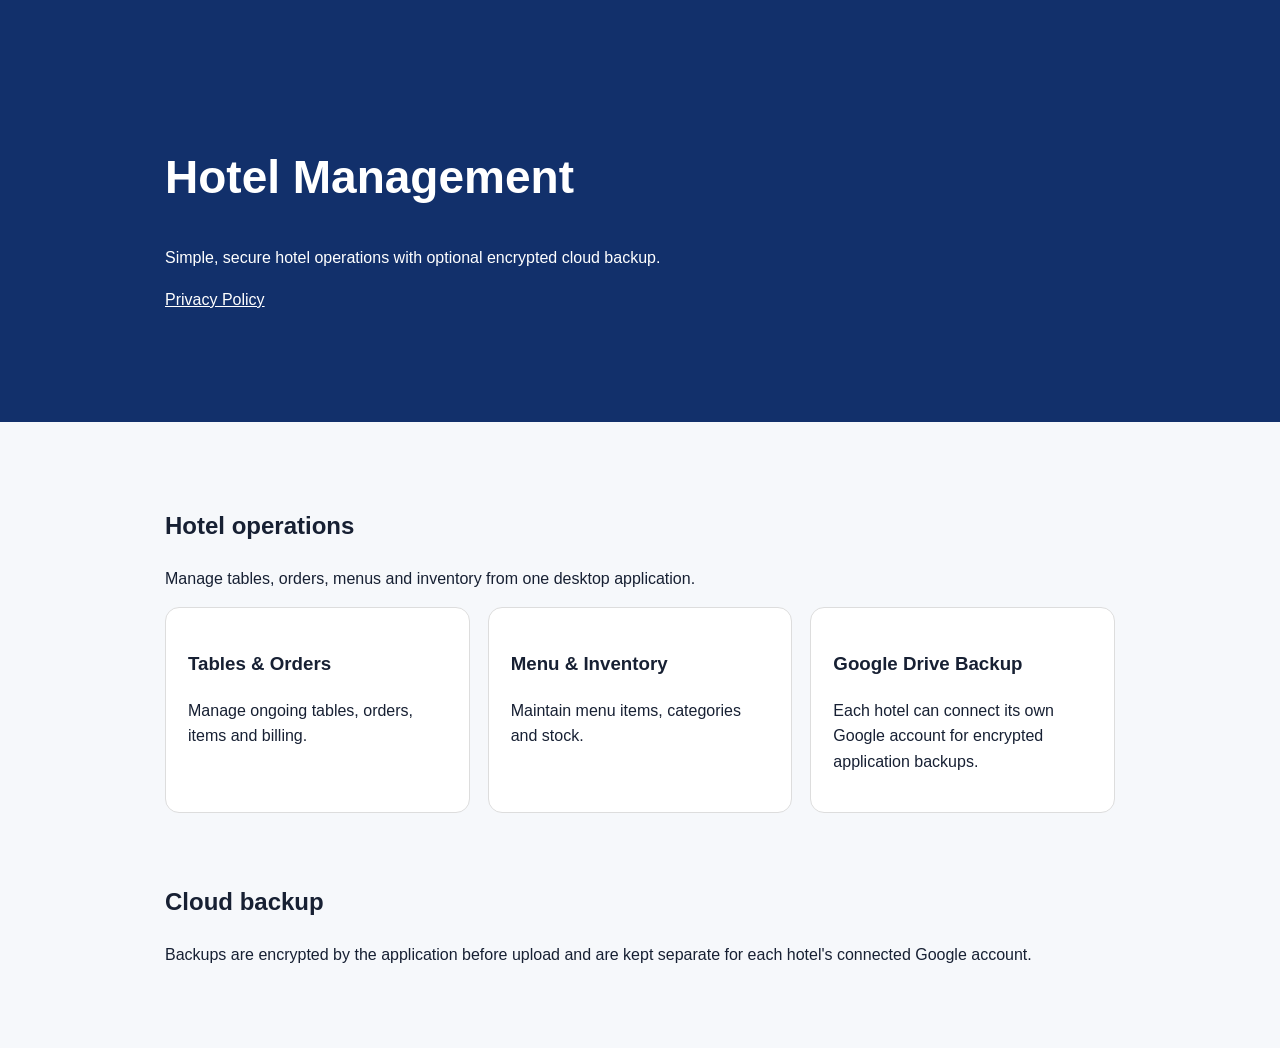
==== index.html @ 8b58b129 "Add Hotel Management homepage" ====
<!doctype html><html><head><meta charset="utf-8"><meta name="viewport" content="width=device-width"><title>Hotel Management</title><style>body{font-family:Arial,sans-serif;margin:0;color:#172033;background:#f6f8fb;line-height:1.6}.hero{padding:70px 8%;background:#12306b;color:white}.wrap{max-width:950px;margin:auto;padding:40px 24px}h1{font-size:46px}section{padding:25px 0}.cards{display:flex;gap:18px;flex-wrap:wrap}.card{background:white;border:1px solid #ddd;border-radius:14px;padding:22px;flex:1;min-width:220px}a{color:#2563eb}</style></head><body><header class="hero"><div class="wrap"><h1>Hotel Management</h1><p>Simple, secure hotel operations with optional encrypted cloud backup.</p><a style="color:white" href="privacy-policy.html">Privacy Policy</a></div></header><main class="wrap"><section><h2>Hotel operations</h2><p>Manage tables, orders, menus and inventory from one desktop application.</p><div class="cards"><div class="card"><h3>Tables &amp; Orders</h3><p>Manage ongoing tables, orders, items and billing.</p></div><div class="card"><h3>Menu &amp; Inventory</h3><p>Maintain menu items, categories and stock.</p></div><div class="card"><h3>Google Drive Backup</h3><p>Each hotel can connect its own Google account for encrypted application backups.</p></div></div></section><section><h2>Cloud backup</h2><p>Backups are encrypted by the application before upload and are kept separate for each hotel's connected Google account.</p></section></main></body></html>
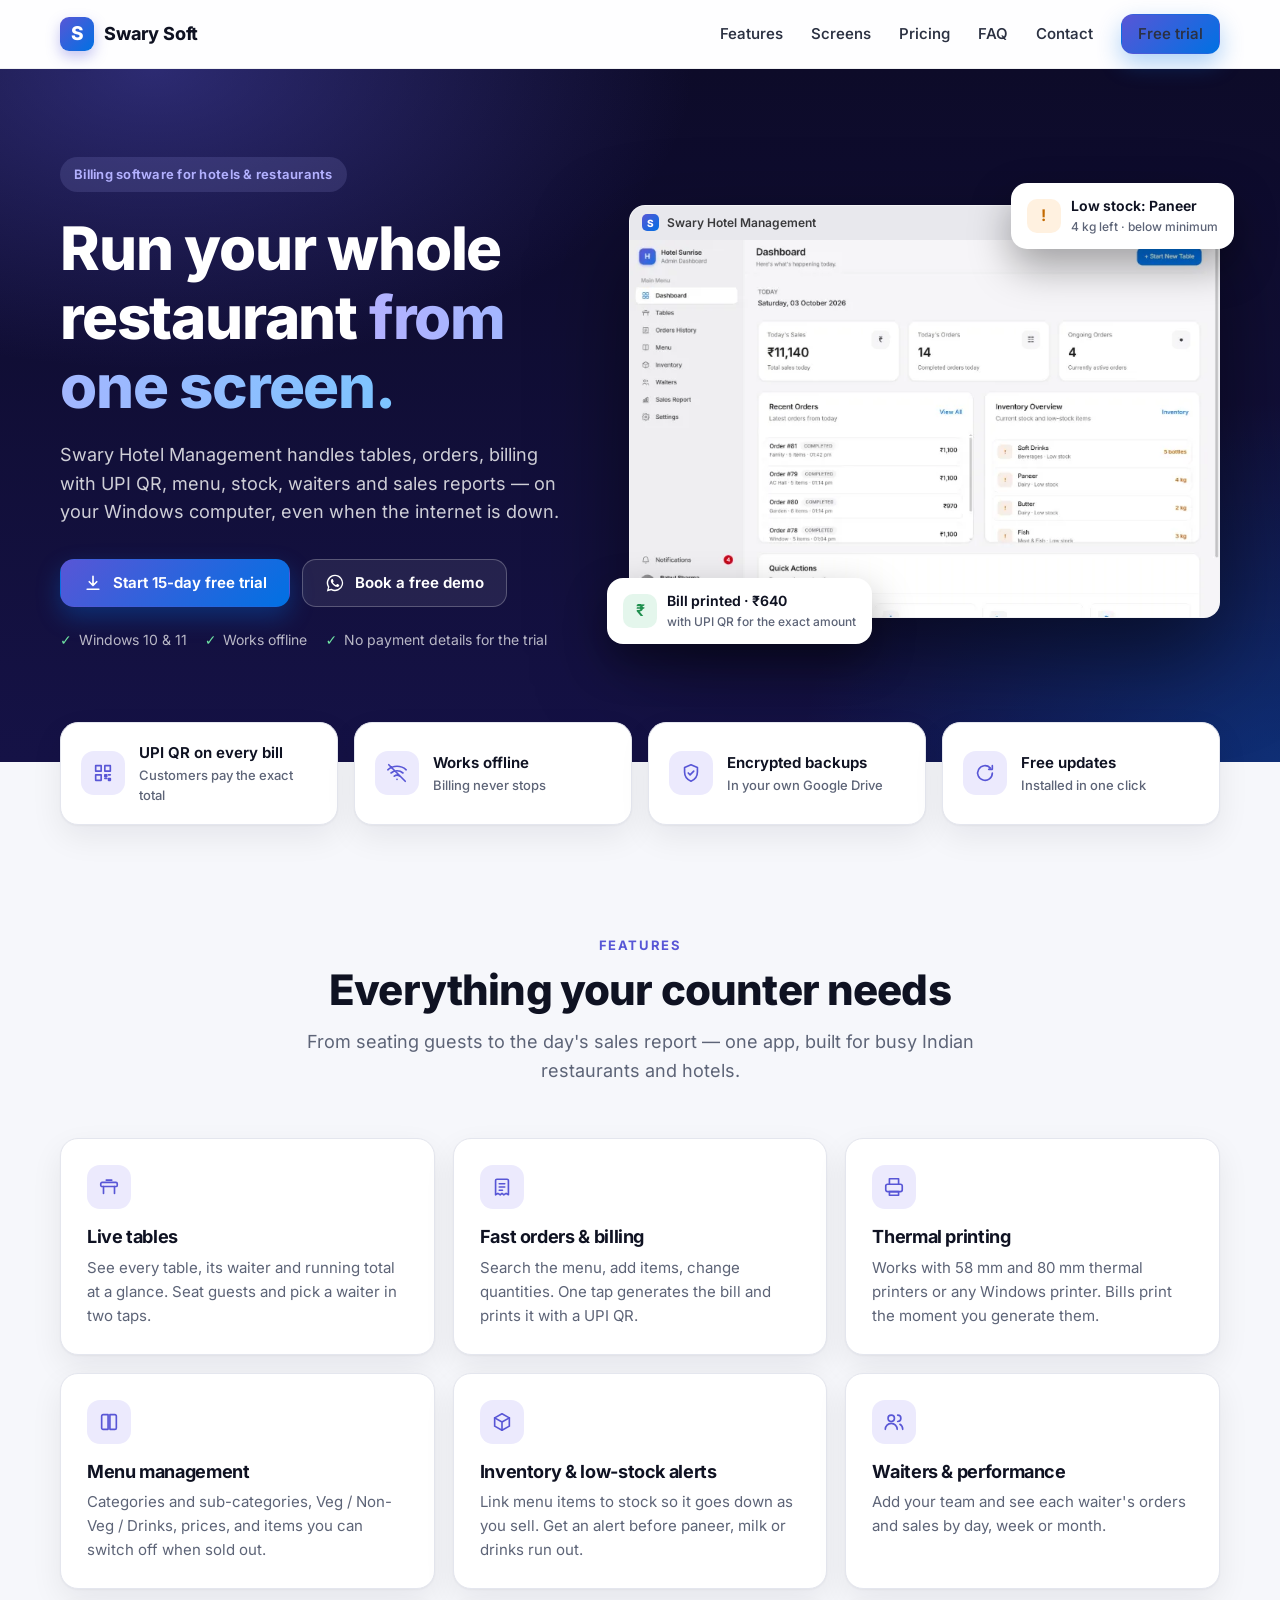
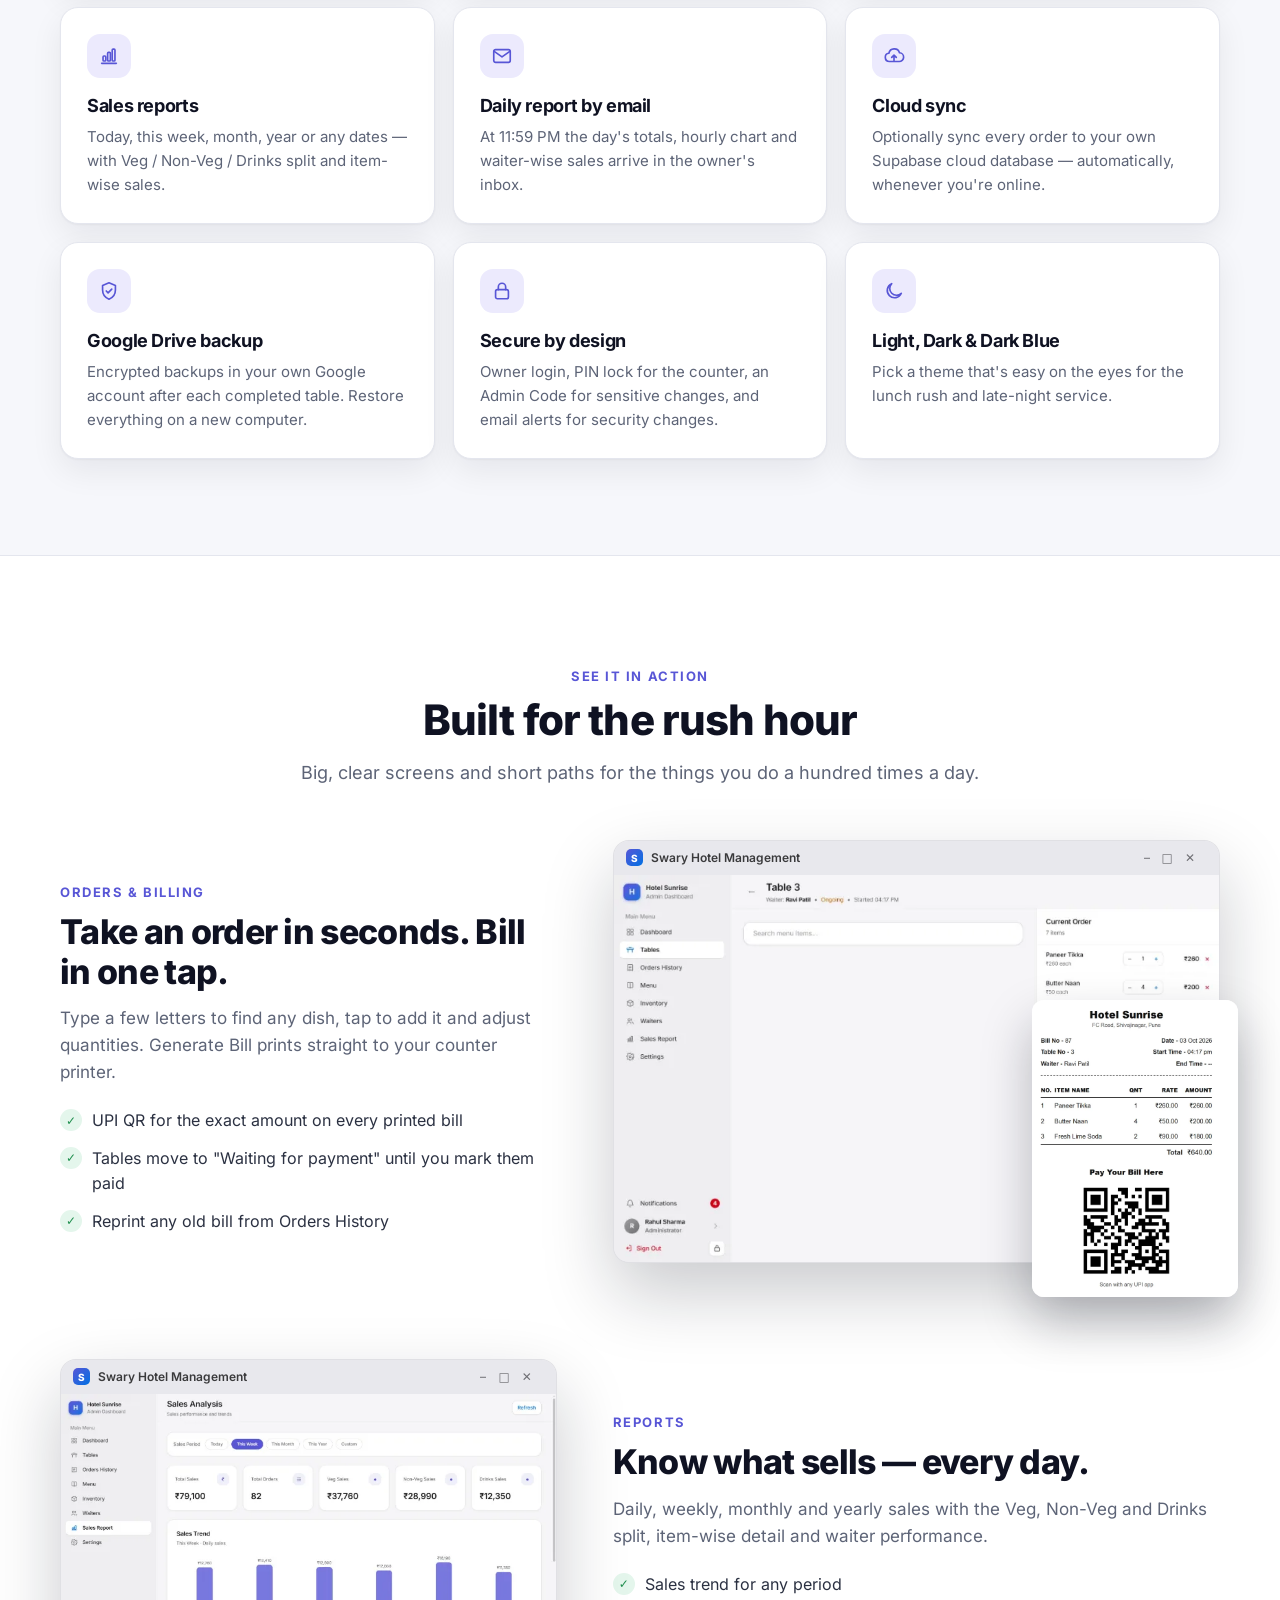
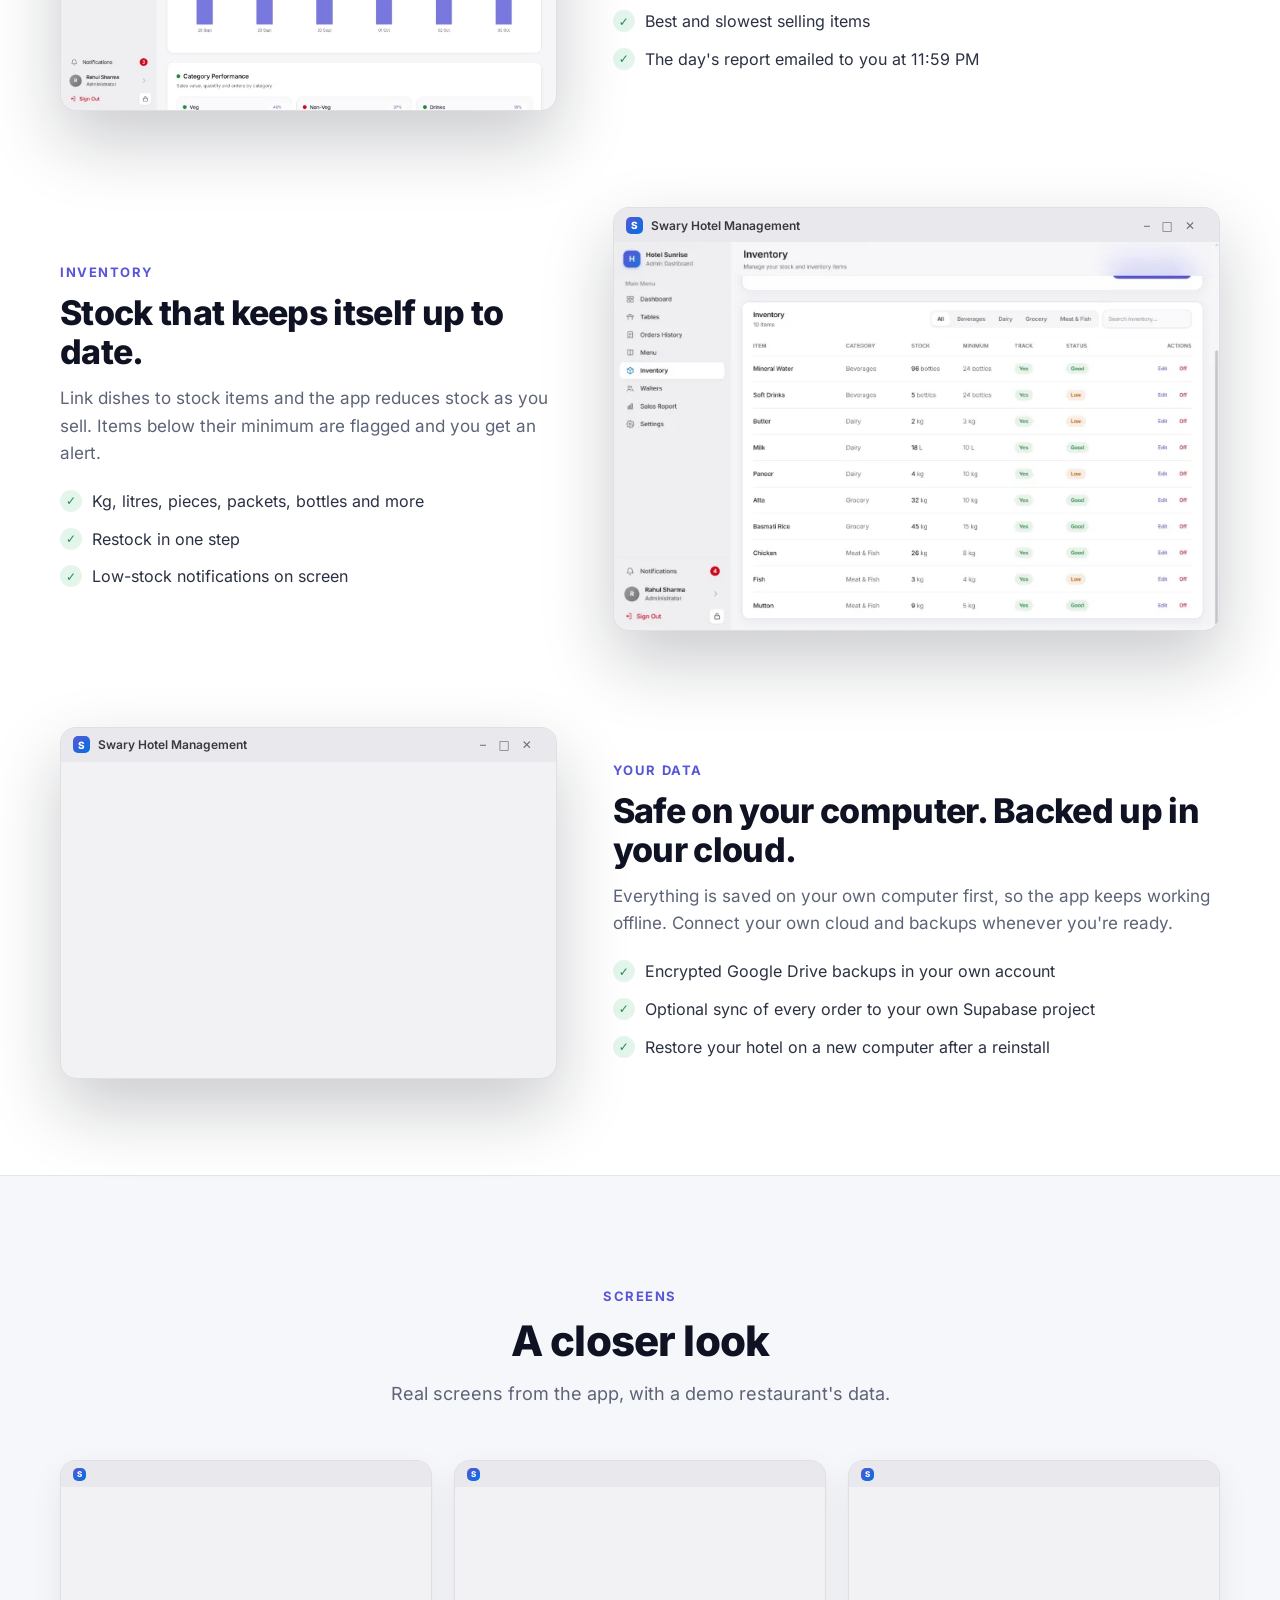
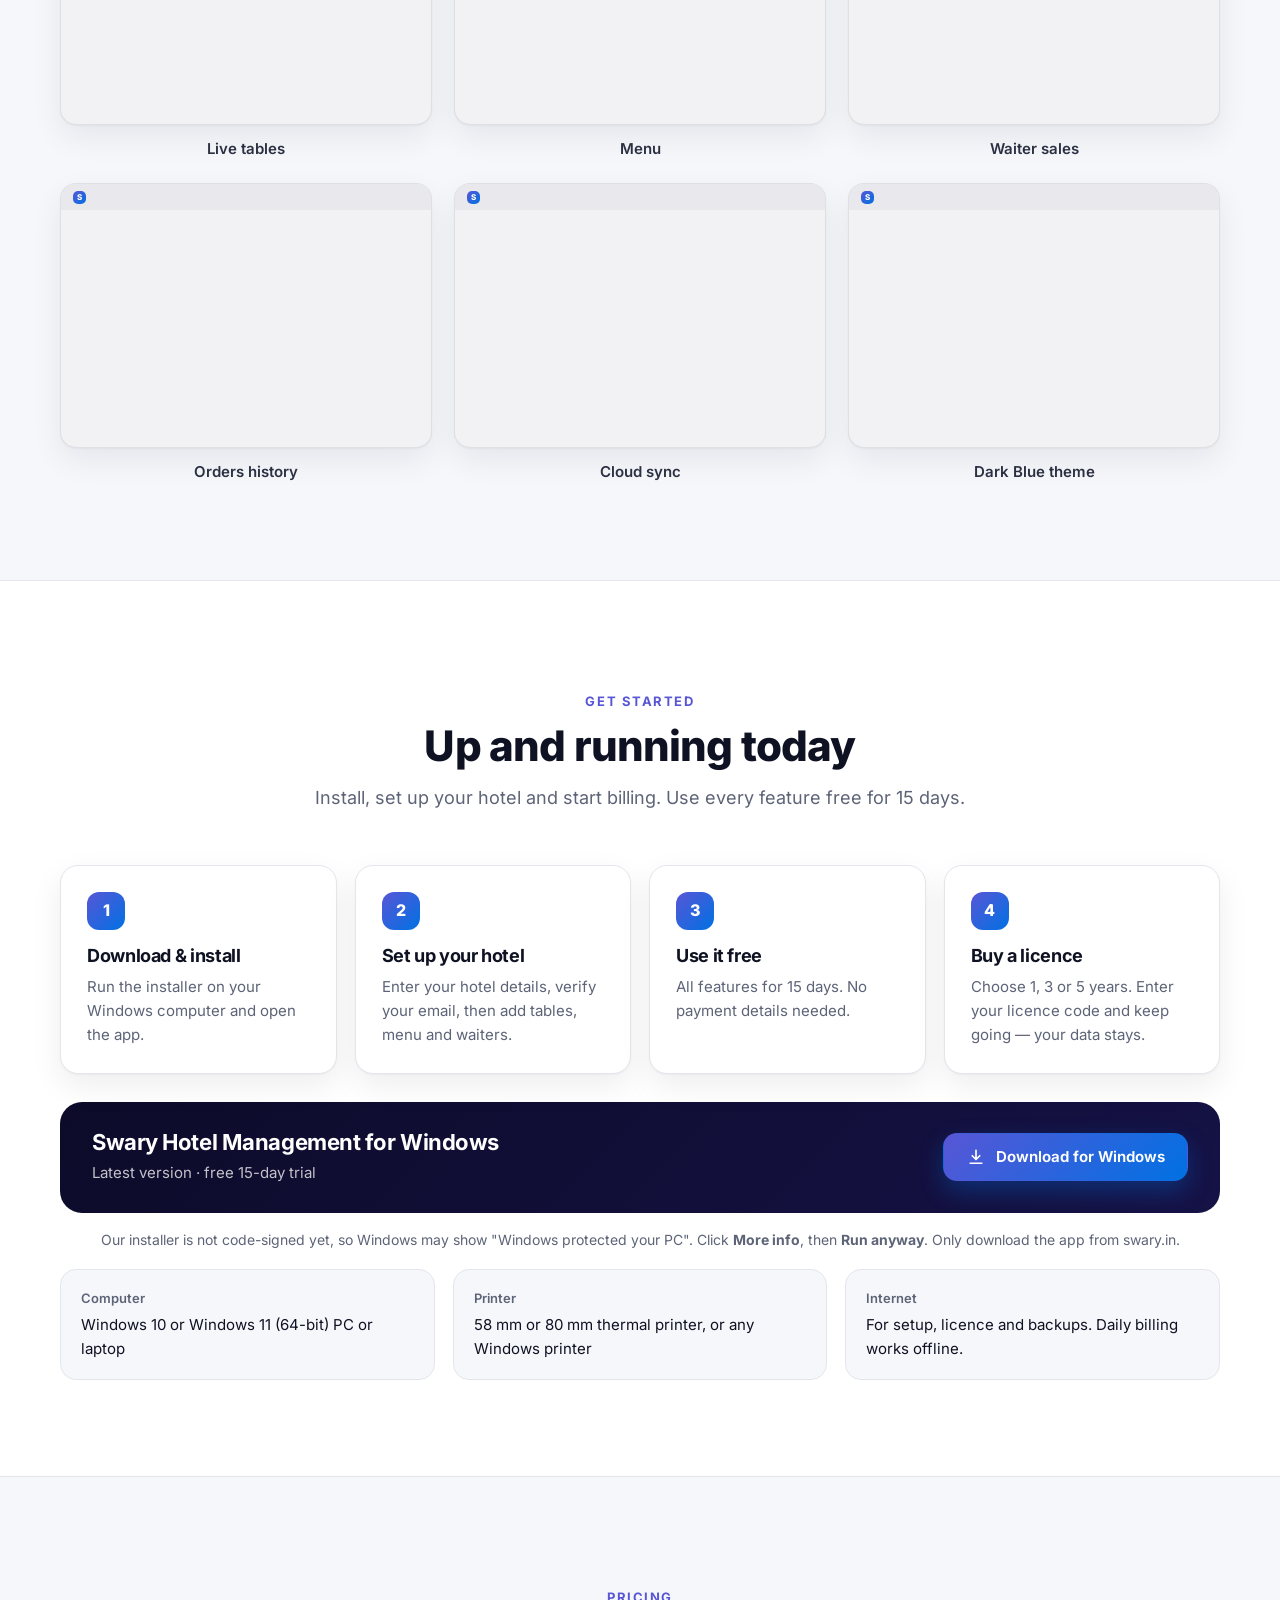
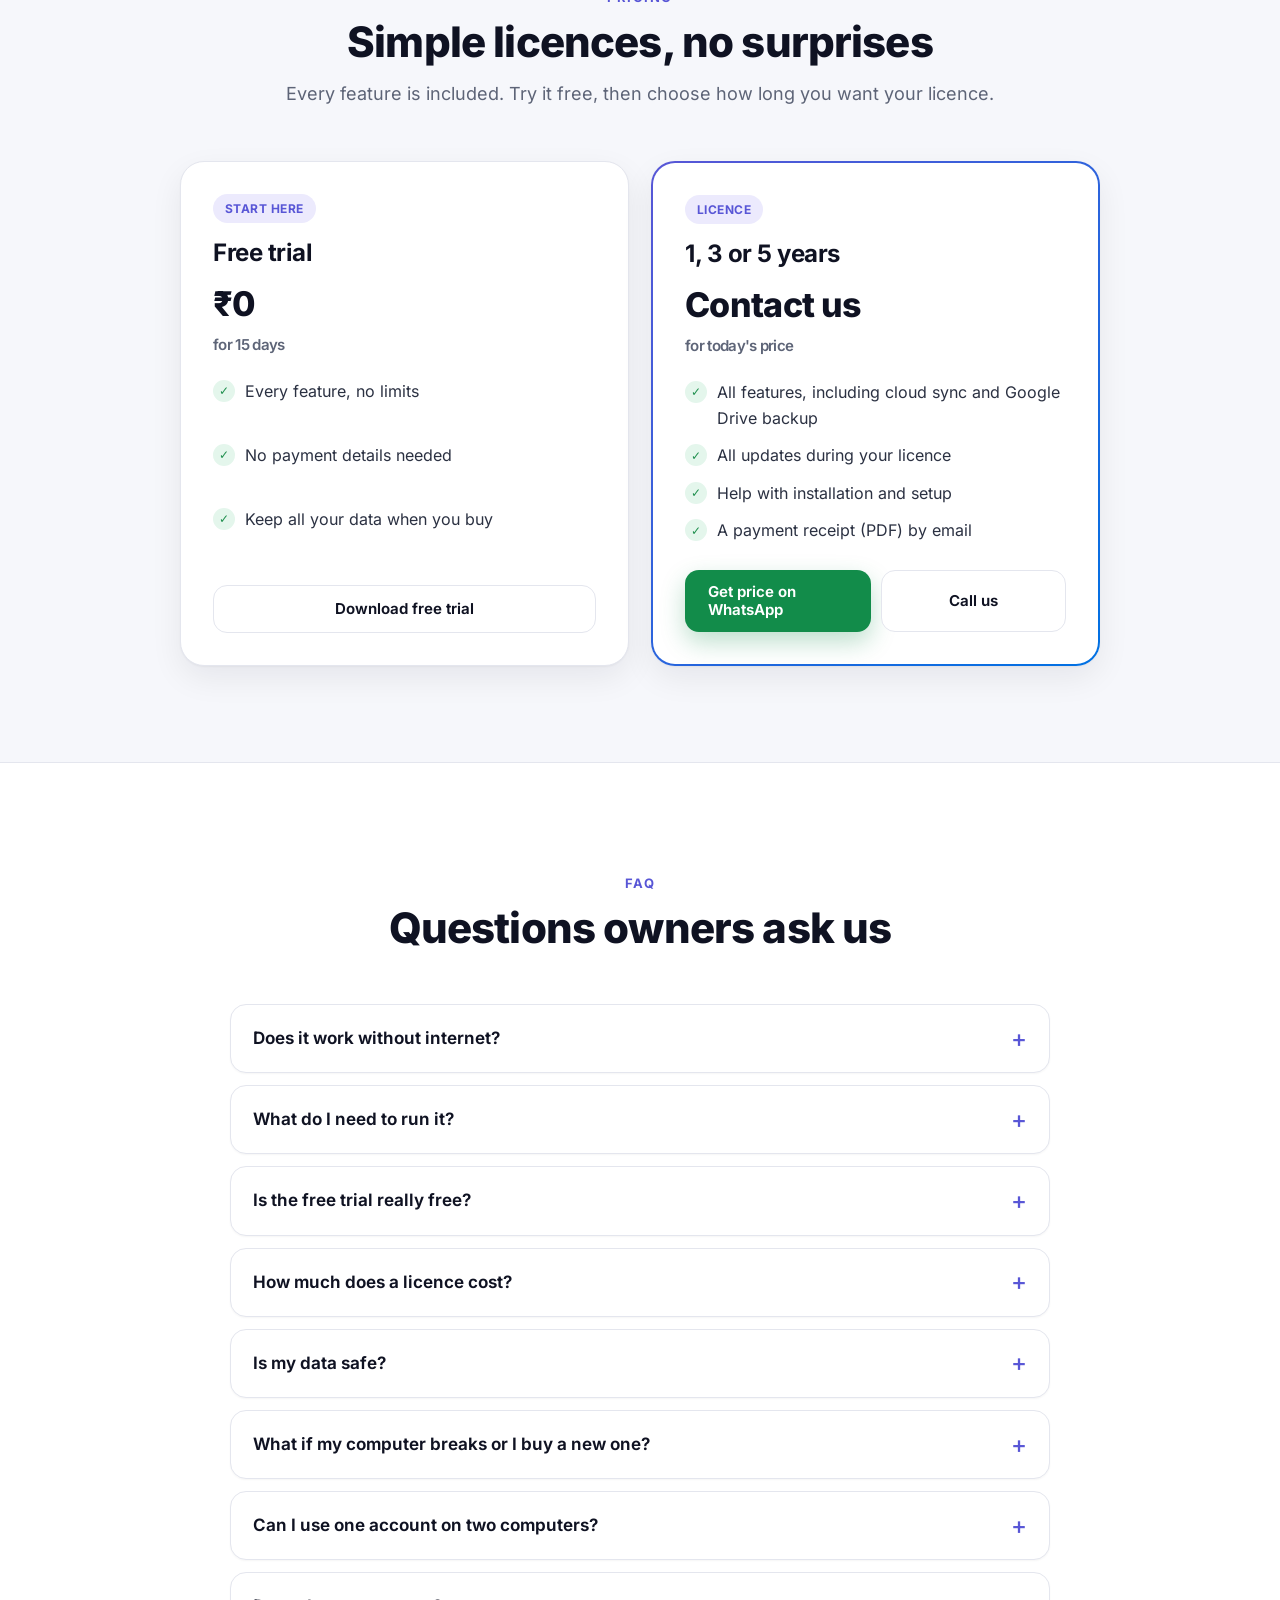
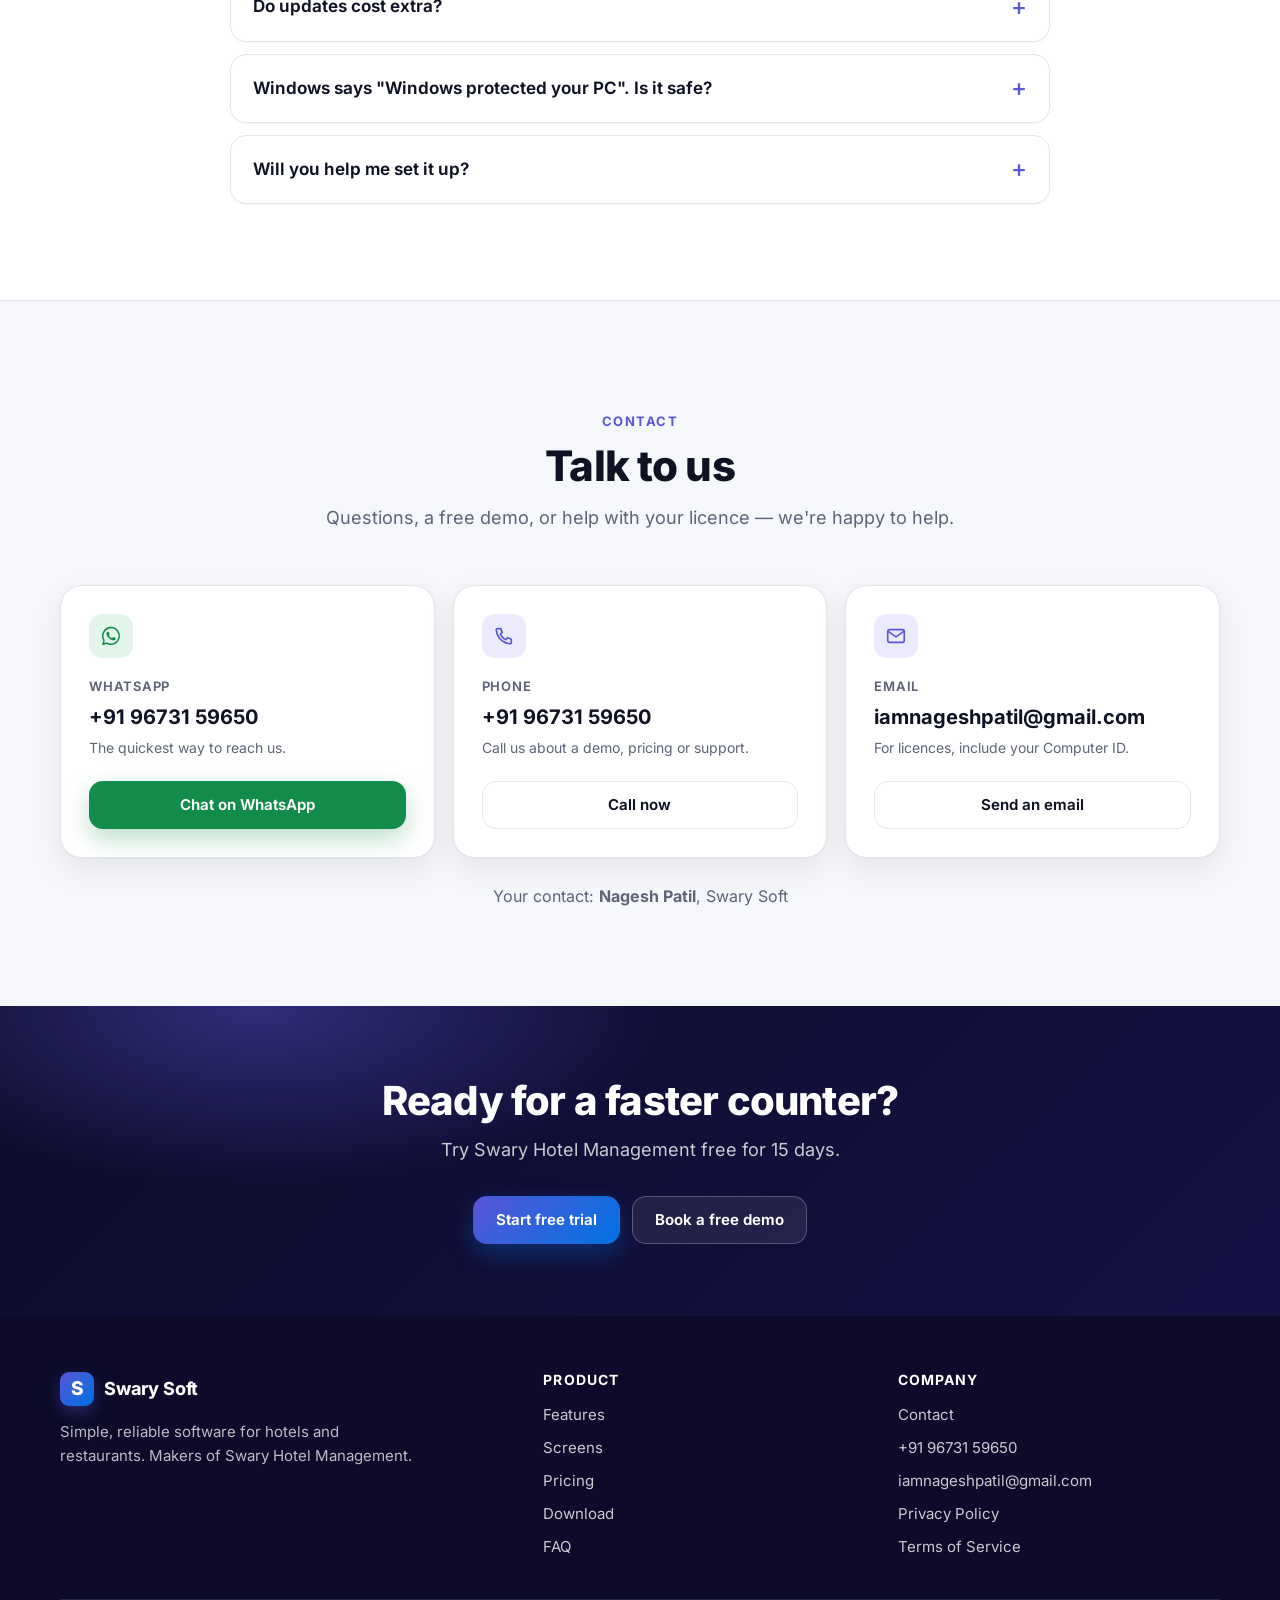
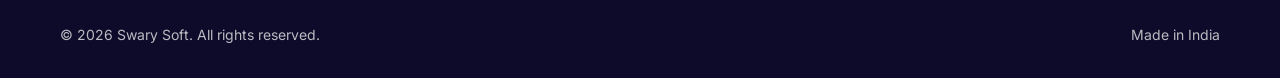
==== commit ff449806: "Launch the Swary Soft website A full homepage for Swary Hotel Management: features, real screens fro" ====
--- a/index.html
+++ b/index.html
@@ -1 +1,585 @@
-<!doctype html><html><head><meta charset="utf-8"><meta name="viewport" content="width=device-width"><title>Hotel Management</title><style>body{font-family:Arial,sans-serif;margin:0;color:#172033;background:#f6f8fb;line-height:1.6}.hero{padding:70px 8%;background:#12306b;color:white}.wrap{max-width:950px;margin:auto;padding:40px 24px}h1{font-size:46px}section{padding:25px 0}.cards{display:flex;gap:18px;flex-wrap:wrap}.card{background:white;border:1px solid #ddd;border-radius:14px;padding:22px;flex:1;min-width:220px}a{color:#2563eb}</style></head><body><header class="hero"><div class="wrap"><h1>Hotel Management</h1><p>Simple, secure hotel operations with optional encrypted cloud backup.</p><a style="color:white" href="privacy-policy.html">Privacy Policy</a></div></header><main class="wrap"><section><h2>Hotel operations</h2><p>Manage tables, orders, menus and inventory from one desktop application.</p><div class="cards"><div class="card"><h3>Tables &amp; Orders</h3><p>Manage ongoing tables, orders, items and billing.</p></div><div class="card"><h3>Menu &amp; Inventory</h3><p>Maintain menu items, categories and stock.</p></div><div class="card"><h3>Google Drive Backup</h3><p>Each hotel can connect its own Google account for encrypted application backups.</p></div></div></section><section><h2>Cloud backup</h2><p>Backups are encrypted by the application before upload and are kept separate for each hotel's connected Google account.</p></section></main></body></html>+<!doctype html>
+<html lang="en-IN">
+<head>
+  <meta charset="utf-8">
+  <meta name="viewport" content="width=device-width, initial-scale=1">
+  <title>Swary Hotel Management — Restaurant billing &amp; management software | Swary Soft</title>
+  <meta name="description" content="Billing, tables, orders, menu, inventory, waiters and sales reports for hotels and restaurants. UPI QR on every bill, works offline, encrypted Google Drive backup. 15-day free trial for Windows.">
+  <link rel="canonical" href="https://swary.in/">
+  <meta name="theme-color" content="#0d0b29">
+  <meta name="referrer" content="strict-origin-when-cross-origin">
+  <meta http-equiv="Content-Security-Policy" content="default-src 'self'; script-src 'self'; style-src 'self'; img-src 'self' data:; font-src 'self'; connect-src https://api.github.com; base-uri 'self'; form-action 'none'; object-src 'none'">
+
+  <meta property="og:type" content="website">
+  <meta property="og:site_name" content="Swary Soft">
+  <meta property="og:url" content="https://swary.in/">
+  <meta property="og:title" content="Swary Hotel Management — run your whole restaurant from one screen">
+  <meta property="og:description" content="Billing with UPI QR, tables, menu, stock, waiters and sales reports. Works offline. 15-day free trial.">
+  <meta property="og:image" content="https://swary.in/assets/img/og-image.jpg">
+  <meta property="og:image:width" content="1200">
+  <meta property="og:image:height" content="630">
+  <meta property="og:image:alt" content="Swary Hotel Management dashboard showing today's sales, orders and stock">
+  <meta property="og:locale" content="en_IN">
+  <meta name="twitter:card" content="summary_large_image">
+  <meta name="twitter:title" content="Swary Hotel Management">
+  <meta name="twitter:description" content="Billing with UPI QR, tables, menu, stock, waiters and sales reports for restaurants. Works offline.">
+  <meta name="twitter:image" content="https://swary.in/assets/img/og-image.jpg">
+
+  <link rel="icon" href="/favicon.svg" type="image/svg+xml">
+  <link rel="icon" href="/assets/img/icon-32.png" sizes="32x32" type="image/png">
+  <link rel="apple-touch-icon" href="/assets/img/apple-touch-icon.png">
+  <link rel="manifest" href="/site.webmanifest">
+  <link rel="preload" href="/assets/fonts/inter-latin-wght-normal.woff2" as="font" type="font/woff2" crossorigin>
+  <link rel="stylesheet" href="/assets/css/site.css">
+  <script src="/assets/js/site.js" defer></script>
+
+  <script type="application/ld+json">
+  {
+    "@context": "https://schema.org",
+    "@graph": [
+      {
+        "@type": "Organization",
+        "@id": "https://swary.in/#organization",
+        "name": "Swary Soft",
+        "url": "https://swary.in/",
+        "logo": "https://swary.in/assets/img/icon-512.png",
+        "email": "iamnageshpatil@gmail.com",
+        "telephone": "+91-96731-59650",
+        "contactPoint": {
+          "@type": "ContactPoint",
+          "contactType": "customer support",
+          "telephone": "+91-96731-59650",
+          "email": "iamnageshpatil@gmail.com",
+          "areaServed": "IN"
+        }
+      },
+      {
+        "@type": "SoftwareApplication",
+        "name": "Swary Hotel Management",
+        "applicationCategory": "BusinessApplication",
+        "operatingSystem": "Windows 10, Windows 11",
+        "description": "Billing, tables, orders, menu, inventory, waiters and sales reports for hotels and restaurants. Works offline, with encrypted Google Drive backup.",
+        "url": "https://swary.in/",
+        "downloadUrl": "https://github.com/jarvis-nagesh/hotel-management-releases/releases/latest",
+        "screenshot": "https://swary.in/assets/img/dashboard-1600.webp",
+        "publisher": { "@id": "https://swary.in/#organization" }
+      }
+    ]
+  }
+  </script>
+</head>
+<body>
+  <a class="skip-link" href="#main">Skip to content</a>
+
+  <header class="site-header">
+    <div class="container header-row">
+      <a class="brand" href="/" aria-label="Swary Soft home">
+        <span class="brand-mark" aria-hidden="true">S</span>
+        Swary Soft
+      </a>
+      <button class="nav-toggle" type="button" aria-expanded="false" aria-controls="site-nav" aria-label="Open menu">
+        <svg viewBox="0 0 24 24" fill="none" stroke="currentColor" stroke-width="2" stroke-linecap="round" aria-hidden="true"><path d="M4 7h16M4 12h16M4 17h16"/></svg>
+      </button>
+      <nav class="site-nav" id="site-nav" aria-label="Main">
+        <a href="#features">Features</a>
+        <a href="#screens">Screens</a>
+        <a href="#pricing">Pricing</a>
+        <a href="#faq">FAQ</a>
+        <a href="#contact">Contact</a>
+        <a class="btn btn-primary btn-small" href="#download">Free trial</a>
+      </nav>
+    </div>
+  </header>
+
+  <main id="main">
+    <!-- Hero -->
+    <section class="hero" aria-labelledby="hero-title">
+      <div class="container hero-grid">
+        <div>
+          <span class="eyebrow">Billing software for hotels &amp; restaurants</span>
+          <h1 id="hero-title">Run your whole restaurant <span class="gradient-text">from one screen.</span></h1>
+          <p class="hero-lead">
+            Swary Hotel Management handles tables, orders, billing with UPI QR, menu, stock, waiters
+            and sales reports — on your Windows computer, even when the internet is down.
+          </p>
+          <div class="hero-actions">
+            <a class="btn btn-primary" href="#download">
+              <svg viewBox="0 0 24 24" fill="none" stroke="currentColor" stroke-width="2" stroke-linecap="round" stroke-linejoin="round" aria-hidden="true"><path d="M12 4v11m0 0-4.5-4.5M12 15l4.5-4.5M5 19.5h14"/></svg>
+              Start 15-day free trial
+            </a>
+            <a class="btn btn-ghost" href="https://wa.me/919673159650?text=Hi%20Swary%20Soft%2C%20I%27d%20like%20a%20demo%20of%20Swary%20Hotel%20Management." target="_blank" rel="noopener">
+              <svg viewBox="0 0 24 24" fill="currentColor" aria-hidden="true"><path d="M12.04 2a9.9 9.9 0 0 0-8.5 15l-1.4 5.1 5.24-1.37A9.9 9.9 0 1 0 12.04 2Zm0 18.1a8.2 8.2 0 0 1-4.18-1.14l-.3-.18-3.11.82.83-3.03-.2-.31a8.2 8.2 0 1 1 6.96 3.84Zm4.5-6.14c-.25-.12-1.46-.72-1.69-.8-.23-.09-.39-.13-.56.12-.16.25-.64.8-.79.97-.14.16-.29.18-.54.06a6.7 6.7 0 0 1-1.98-1.22 7.4 7.4 0 0 1-1.37-1.7c-.14-.25 0-.38.11-.5.11-.11.25-.29.37-.43.13-.15.17-.25.25-.42.08-.16.04-.31-.02-.43-.06-.12-.56-1.35-.77-1.85-.2-.48-.4-.42-.56-.43h-.48a.92.92 0 0 0-.66.31 2.8 2.8 0 0 0-.87 2.08 4.85 4.85 0 0 0 1.02 2.58 11.1 11.1 0 0 0 4.25 3.76c.6.26 1.06.41 1.42.52.6.19 1.14.16 1.57.1.48-.07 1.46-.6 1.67-1.18.2-.58.2-1.07.14-1.18-.06-.1-.22-.16-.47-.29Z"/></svg>
+              Book a free demo
+            </a>
+          </div>
+          <ul class="hero-meta">
+            <li>Windows 10 &amp; 11</li>
+            <li>Works offline</li>
+            <li>No payment details for the trial</li>
+          </ul>
+        </div>
+        <div class="hero-visual">
+          <figure class="shot">
+            <div class="shot-bar">Swary Hotel Management<span class="controls" aria-hidden="true">–□✕</span></div>
+            <img src="/assets/img/dashboard-1600.webp" srcset="/assets/img/dashboard-800.webp 800w, /assets/img/dashboard-1600.webp 1600w" sizes="(max-width: 960px) 94vw, 620px" width="1600" height="1024" alt="Dashboard showing today's sales of ₹11,140, 14 orders, recent orders and low-stock items" fetchpriority="high">
+          </figure>
+          <div class="hero-badge badge-stock" aria-hidden="true">
+            <span class="dot">!</span>
+            <span>Low stock: Paneer<small>4 kg left · below minimum</small></span>
+          </div>
+          <div class="hero-badge badge-bill" aria-hidden="true">
+            <span class="dot">₹</span>
+            <span>Bill printed · ₹640<small>with UPI QR for the exact amount</small></span>
+          </div>
+        </div>
+      </div>
+    </section>
+
+    <!-- Highlights -->
+    <div class="container">
+      <div class="highlights">
+        <div class="highlight">
+          <span class="icon"><svg viewBox="0 0 24 24" fill="none" stroke="currentColor" stroke-width="1.8" stroke-linecap="round" stroke-linejoin="round" aria-hidden="true"><path d="M4 4h6v6H4zM14 4h6v6h-6zM4 14h6v6H4zM14 14h2v2h-2zM18 18h2v2h-2zM14 18h2M18 14h2"/></svg></span>
+          <span>UPI QR on every bill<small>Customers pay the exact total</small></span>
+        </div>
+        <div class="highlight">
+          <span class="icon"><svg viewBox="0 0 24 24" fill="none" stroke="currentColor" stroke-width="1.8" stroke-linecap="round" stroke-linejoin="round" aria-hidden="true"><path d="M2 8.5a15 15 0 0 1 20 0M5.5 12a10 10 0 0 1 13 0M9 15.5a5 5 0 0 1 6 0M12 19h.01M3 3l18 18"/></svg></span>
+          <span>Works offline<small>Billing never stops</small></span>
+        </div>
+        <div class="highlight">
+          <span class="icon"><svg viewBox="0 0 24 24" fill="none" stroke="currentColor" stroke-width="1.8" stroke-linecap="round" stroke-linejoin="round" aria-hidden="true"><path d="M12 3 5 6v5c0 4.5 3 8.4 7 10 4-1.6 7-5.5 7-10V6l-7-3Z"/><path d="m9 12 2 2 4-4"/></svg></span>
+          <span>Encrypted backups<small>In your own Google Drive</small></span>
+        </div>
+        <div class="highlight">
+          <span class="icon"><svg viewBox="0 0 24 24" fill="none" stroke="currentColor" stroke-width="1.8" stroke-linecap="round" stroke-linejoin="round" aria-hidden="true"><path d="M20 12a8 8 0 1 1-2.34-5.66M20 4v4h-4"/></svg></span>
+          <span>Free updates<small>Installed in one click</small></span>
+        </div>
+      </div>
+    </div>
+
+    <!-- Features -->
+    <section class="section" id="features" aria-labelledby="features-title">
+      <div class="container">
+        <div class="section-head">
+          <p class="kicker">Features</p>
+          <h2 id="features-title">Everything your counter needs</h2>
+          <p>From seating guests to the day's sales report — one app, built for busy Indian restaurants and hotels.</p>
+        </div>
+        <div class="feature-grid">
+          <article class="feature">
+            <span class="icon"><svg viewBox="0 0 24 24" fill="none" stroke="currentColor" stroke-width="1.8" stroke-linecap="round" stroke-linejoin="round" aria-hidden="true"><rect x="3" y="7" width="18" height="4.5" rx="1.5"/><path d="M6 11.5V19M18 11.5V19M9 4.5h6"/></svg></span>
+            <h3>Live tables</h3>
+            <p>See every table, its waiter and running total at a glance. Seat guests and pick a waiter in two taps.</p>
+          </article>
+          <article class="feature">
+            <span class="icon"><svg viewBox="0 0 24 24" fill="none" stroke="currentColor" stroke-width="1.8" stroke-linecap="round" stroke-linejoin="round" aria-hidden="true"><path d="M6.5 3.5h11A1.5 1.5 0 0 1 19 5v15.5l-2.5-1.5-2.5 1.5-2-1.5-2 1.5-2.5-1.5L5 20.5V5a1.5 1.5 0 0 1 1.5-1.5Z"/><path d="M9 8.5h6M9 12h6M9 15.5h3.5"/></svg></span>
+            <h3>Fast orders &amp; billing</h3>
+            <p>Search the menu, add items, change quantities. One tap generates the bill and prints it with a UPI QR.</p>
+          </article>
+          <article class="feature">
+            <span class="icon"><svg viewBox="0 0 24 24" fill="none" stroke="currentColor" stroke-width="1.8" stroke-linecap="round" stroke-linejoin="round" aria-hidden="true"><path d="M7 17h10v4H7zM7 9V3h10v6"/><rect x="3" y="9" width="18" height="8" rx="2"/></svg></span>
+            <h3>Thermal printing</h3>
+            <p>Works with 58 mm and 80 mm thermal printers or any Windows printer. Bills print the moment you generate them.</p>
+          </article>
+          <article class="feature">
+            <span class="icon"><svg viewBox="0 0 24 24" fill="none" stroke="currentColor" stroke-width="1.8" stroke-linecap="round" stroke-linejoin="round" aria-hidden="true"><path d="M4 5.5A1.5 1.5 0 0 1 5.5 4H11v16H5.5A1.5 1.5 0 0 1 4 18.5Zm16 0A1.5 1.5 0 0 0 18.5 4H13v16h5.5a1.5 1.5 0 0 0 1.5-1.5Z"/></svg></span>
+            <h3>Menu management</h3>
+            <p>Categories and sub-categories, Veg / Non-Veg / Drinks, prices, and items you can switch off when sold out.</p>
+          </article>
+          <article class="feature">
+            <span class="icon"><svg viewBox="0 0 24 24" fill="none" stroke="currentColor" stroke-width="1.8" stroke-linecap="round" stroke-linejoin="round" aria-hidden="true"><path d="m12 3 8 4.5v9L12 21l-8-4.5v-9L12 3Z"/><path d="m4 7.5 8 4.5 8-4.5M12 12v9"/></svg></span>
+            <h3>Inventory &amp; low-stock alerts</h3>
+            <p>Link menu items to stock so it goes down as you sell. Get an alert before paneer, milk or drinks run out.</p>
+          </article>
+          <article class="feature">
+            <span class="icon"><svg viewBox="0 0 24 24" fill="none" stroke="currentColor" stroke-width="1.8" stroke-linecap="round" stroke-linejoin="round" aria-hidden="true"><circle cx="9" cy="8" r="3.5"/><path d="M2.5 20a6.5 6.5 0 0 1 13 0M16 4.5a3.5 3.5 0 0 1 0 7M18.5 14.5A6.5 6.5 0 0 1 21.5 20"/></svg></span>
+            <h3>Waiters &amp; performance</h3>
+            <p>Add your team and see each waiter's orders and sales by day, week or month.</p>
+          </article>
+          <article class="feature">
+            <span class="icon"><svg viewBox="0 0 24 24" fill="none" stroke="currentColor" stroke-width="1.8" stroke-linecap="round" stroke-linejoin="round" aria-hidden="true"><path d="M4 20h16"/><rect x="5.5" y="12" width="3" height="5.5" rx="1"/><rect x="10.5" y="8" width="3" height="9.5" rx="1"/><rect x="15.5" y="4.5" width="3" height="13" rx="1"/></svg></span>
+            <h3>Sales reports</h3>
+            <p>Today, this week, month, year or any dates — with Veg / Non-Veg / Drinks split and item-wise sales.</p>
+          </article>
+          <article class="feature">
+            <span class="icon"><svg viewBox="0 0 24 24" fill="none" stroke="currentColor" stroke-width="1.8" stroke-linecap="round" stroke-linejoin="round" aria-hidden="true"><rect x="3" y="5" width="18" height="14" rx="2"/><path d="m3.5 7 8.5 6 8.5-6"/></svg></span>
+            <h3>Daily report by email</h3>
+            <p>At 11:59 PM the day's totals, hourly chart and waiter-wise sales arrive in the owner's inbox.</p>
+          </article>
+          <article class="feature">
+            <span class="icon"><svg viewBox="0 0 24 24" fill="none" stroke="currentColor" stroke-width="1.8" stroke-linecap="round" stroke-linejoin="round" aria-hidden="true"><path d="M7 18a4.5 4.5 0 0 1-.6-8.96A6 6 0 0 1 18 8.5a4 4 0 0 1-.5 9.5Z"/><path d="m9.5 13.5 2.5-2.5 2.5 2.5M12 11v6"/></svg></span>
+            <h3>Cloud sync</h3>
+            <p>Optionally sync every order to your own Supabase cloud database — automatically, whenever you're online.</p>
+          </article>
+          <article class="feature">
+            <span class="icon"><svg viewBox="0 0 24 24" fill="none" stroke="currentColor" stroke-width="1.8" stroke-linecap="round" stroke-linejoin="round" aria-hidden="true"><path d="M12 3 5 6v5c0 4.5 3 8.4 7 10 4-1.6 7-5.5 7-10V6l-7-3Z"/><path d="m9 12 2 2 4-4"/></svg></span>
+            <h3>Google Drive backup</h3>
+            <p>Encrypted backups in your own Google account after each completed table. Restore everything on a new computer.</p>
+          </article>
+          <article class="feature">
+            <span class="icon"><svg viewBox="0 0 24 24" fill="none" stroke="currentColor" stroke-width="1.8" stroke-linecap="round" stroke-linejoin="round" aria-hidden="true"><rect x="5" y="10.5" width="14" height="10" rx="2"/><path d="M8 10.5V7.5a4 4 0 0 1 8 0v3"/></svg></span>
+            <h3>Secure by design</h3>
+            <p>Owner login, PIN lock for the counter, an Admin Code for sensitive changes, and email alerts for security changes.</p>
+          </article>
+          <article class="feature">
+            <span class="icon"><svg viewBox="0 0 24 24" fill="none" stroke="currentColor" stroke-width="1.8" stroke-linecap="round" stroke-linejoin="round" aria-hidden="true"><path d="M20 14.5A8 8 0 1 1 9.5 4a6.5 6.5 0 0 0 10.5 10.5Z"/></svg></span>
+            <h3>Light, Dark &amp; Dark Blue</h3>
+            <p>Pick a theme that's easy on the eyes for the lunch rush and late-night service.</p>
+          </article>
+        </div>
+      </div>
+    </section>
+
+    <!-- Showcase -->
+    <section class="section section-alt" aria-labelledby="showcase-title">
+      <div class="container">
+        <div class="section-head">
+          <p class="kicker">See it in action</p>
+          <h2 id="showcase-title">Built for the rush hour</h2>
+          <p>Big, clear screens and short paths for the things you do a hundred times a day.</p>
+        </div>
+        <div class="showcase">
+          <div class="showcase-row">
+            <div class="showcase-text">
+              <p class="kicker">Orders &amp; billing</p>
+              <h3>Take an order in seconds. Bill in one tap.</h3>
+              <p>Type a few letters to find any dish, tap to add it and adjust quantities. Generate Bill prints straight to your counter printer.</p>
+              <ul class="checks">
+                <li>UPI QR for the exact amount on every printed bill</li>
+                <li>Tables move to "Waiting for payment" until you mark them paid</li>
+                <li>Reprint any old bill from Orders History</li>
+              </ul>
+            </div>
+            <div class="showcase-visual">
+              <figure class="shot">
+                <div class="shot-bar">Swary Hotel Management<span class="controls" aria-hidden="true">–□✕</span></div>
+                <img src="/assets/img/order-1600.webp" srcset="/assets/img/order-800.webp 800w, /assets/img/order-1600.webp 1600w" sizes="(max-width: 960px) 94vw, 620px" width="1600" height="1024" loading="lazy" alt="Order screen for Table 3 with Paneer Tikka, Butter Naan and Fresh Lime Soda totalling ₹640">
+              </figure>
+              <img class="float" src="/assets/img/bill-600.webp" width="600" height="862" loading="lazy" alt="Printed bill with items, total and a UPI QR code">
+            </div>
+          </div>
+
+          <div class="showcase-row reverse">
+            <div class="showcase-text">
+              <p class="kicker">Reports</p>
+              <h3>Know what sells — every day.</h3>
+              <p>Daily, weekly, monthly and yearly sales with the Veg, Non-Veg and Drinks split, item-wise detail and waiter performance.</p>
+              <ul class="checks">
+                <li>Sales trend for any period</li>
+                <li>Best and slowest selling items</li>
+                <li>The day's report emailed to you at 11:59 PM</li>
+              </ul>
+            </div>
+            <div class="showcase-visual">
+              <figure class="shot">
+                <div class="shot-bar">Swary Hotel Management<span class="controls" aria-hidden="true">–□✕</span></div>
+                <img src="/assets/img/sales-1600.webp" srcset="/assets/img/sales-800.webp 800w, /assets/img/sales-1600.webp 1600w" sizes="(max-width: 960px) 94vw, 620px" width="1600" height="1024" loading="lazy" alt="Sales Analysis for this week: total sales ₹79,100 across 82 orders, with a daily sales chart">
+              </figure>
+            </div>
+          </div>
+
+          <div class="showcase-row">
+            <div class="showcase-text">
+              <p class="kicker">Inventory</p>
+              <h3>Stock that keeps itself up to date.</h3>
+              <p>Link dishes to stock items and the app reduces stock as you sell. Items below their minimum are flagged and you get an alert.</p>
+              <ul class="checks">
+                <li>Kg, litres, pieces, packets, bottles and more</li>
+                <li>Restock in one step</li>
+                <li>Low-stock notifications on screen</li>
+              </ul>
+            </div>
+            <div class="showcase-visual">
+              <figure class="shot">
+                <div class="shot-bar">Swary Hotel Management<span class="controls" aria-hidden="true">–□✕</span></div>
+                <img src="/assets/img/inventory-1600.webp" srcset="/assets/img/inventory-800.webp 800w, /assets/img/inventory-1600.webp 1600w" sizes="(max-width: 960px) 94vw, 620px" width="1600" height="1024" loading="lazy" alt="Inventory list with stock levels, minimum stock and Low or Good status for each item">
+              </figure>
+            </div>
+          </div>
+
+          <div class="showcase-row reverse">
+            <div class="showcase-text">
+              <p class="kicker">Your data</p>
+              <h3>Safe on your computer. Backed up in your cloud.</h3>
+              <p>Everything is saved on your own computer first, so the app keeps working offline. Connect your own cloud and backups whenever you're ready.</p>
+              <ul class="checks">
+                <li>Encrypted Google Drive backups in your own account</li>
+                <li>Optional sync of every order to your own Supabase project</li>
+                <li>Restore your hotel on a new computer after a reinstall</li>
+              </ul>
+            </div>
+            <div class="showcase-visual">
+              <figure class="shot">
+                <div class="shot-bar">Swary Hotel Management<span class="controls" aria-hidden="true">–□✕</span></div>
+                <img src="/assets/img/backup-1600.webp" srcset="/assets/img/backup-800.webp 800w, /assets/img/backup-1600.webp 1600w" sizes="(max-width: 960px) 94vw, 620px" width="1600" height="1024" loading="lazy" alt="Google Drive Backup settings showing the connected account, storage used and recent restore points">
+              </figure>
+            </div>
+          </div>
+        </div>
+      </div>
+    </section>
+
+    <!-- Screens -->
+    <section class="section" id="screens" aria-labelledby="screens-title">
+      <div class="container">
+        <div class="section-head">
+          <p class="kicker">Screens</p>
+          <h2 id="screens-title">A closer look</h2>
+          <p>Real screens from the app, with a demo restaurant's data.</p>
+        </div>
+        <div class="gallery">
+          <figure>
+            <div class="shot"><div class="shot-bar">Swary</div><img src="/assets/img/tables-800.webp" width="800" height="512" loading="lazy" alt="Tables page with active tables, their waiters and running totals"></div>
+            <figcaption>Live tables</figcaption>
+          </figure>
+          <figure>
+            <div class="shot"><div class="shot-bar">Swary</div><img src="/assets/img/menu-800.webp" width="800" height="512" loading="lazy" alt="Menu page listing drinks and breakfast items with prices and Veg or Drink labels"></div>
+            <figcaption>Menu</figcaption>
+          </figure>
+          <figure>
+            <div class="shot"><div class="shot-bar">Swary</div><img src="/assets/img/waiters-800.webp" width="800" height="512" loading="lazy" alt="A waiter's sales performance for the week, by day"></div>
+            <figcaption>Waiter sales</figcaption>
+          </figure>
+          <figure>
+            <div class="shot"><div class="shot-bar">Swary</div><img src="/assets/img/history-800.webp" width="800" height="512" loading="lazy" alt="Order details from Orders History with items and total"></div>
+            <figcaption>Orders history</figcaption>
+          </figure>
+          <figure>
+            <div class="shot"><div class="shot-bar">Swary</div><img src="/assets/img/cloud-800.webp" width="800" height="512" loading="lazy" alt="Data Sync settings showing all records synced to Supabase"></div>
+            <figcaption>Cloud sync</figcaption>
+          </figure>
+          <figure>
+            <div class="shot"><div class="shot-bar">Swary</div><img src="/assets/img/dark-800.webp" width="800" height="512" loading="lazy" alt="Tables page in the Dark Blue theme"></div>
+            <figcaption>Dark Blue theme</figcaption>
+          </figure>
+        </div>
+      </div>
+    </section>
+
+    <!-- How it works / Download -->
+    <section class="section section-alt" id="download" aria-labelledby="download-title">
+      <div class="container">
+        <div class="section-head">
+          <p class="kicker">Get started</p>
+          <h2 id="download-title">Up and running today</h2>
+          <p>Install, set up your hotel and start billing. Use every feature free for 15 days.</p>
+        </div>
+        <div class="steps">
+          <div class="step">
+            <h3>Download &amp; install</h3>
+            <p>Run the installer on your Windows computer and open the app.</p>
+          </div>
+          <div class="step">
+            <h3>Set up your hotel</h3>
+            <p>Enter your hotel details, verify your email, then add tables, menu and waiters.</p>
+          </div>
+          <div class="step">
+            <h3>Use it free</h3>
+            <p>All features for 15 days. No payment details needed.</p>
+          </div>
+          <div class="step">
+            <h3>Buy a licence</h3>
+            <p>Choose 1, 3 or 5 years. Enter your licence code and keep going — your data stays.</p>
+          </div>
+        </div>
+
+        <div class="download-box">
+          <div>
+            <h3>Swary Hotel Management for Windows</h3>
+            <p data-version>Latest version · free 15-day trial</p>
+          </div>
+          <a class="btn btn-primary" href="https://github.com/jarvis-nagesh/hotel-management-releases/releases/latest" data-download>
+            <svg viewBox="0 0 24 24" fill="none" stroke="currentColor" stroke-width="2" stroke-linecap="round" stroke-linejoin="round" aria-hidden="true"><path d="M12 4v11m0 0-4.5-4.5M12 15l4.5-4.5M5 19.5h14"/></svg>
+            Download for Windows
+          </a>
+        </div>
+        <p class="download-note">
+          Our installer is not code-signed yet, so Windows may show "Windows protected your PC". Click
+          <strong>More info</strong>, then <strong>Run anyway</strong>. Only download the app from swary.in.
+        </p>
+
+        <div class="requirements">
+          <div class="requirement"><strong>Computer</strong>Windows 10 or Windows 11 (64-bit) PC or laptop</div>
+          <div class="requirement"><strong>Printer</strong>58 mm or 80 mm thermal printer, or any Windows printer</div>
+          <div class="requirement"><strong>Internet</strong>For setup, licence and backups. Daily billing works offline.</div>
+        </div>
+      </div>
+    </section>
+
+    <!-- Pricing -->
+    <section class="section" id="pricing" aria-labelledby="pricing-title">
+      <div class="container">
+        <div class="section-head">
+          <p class="kicker">Pricing</p>
+          <h2 id="pricing-title">Simple licences, no surprises</h2>
+          <p>Every feature is included. Try it free, then choose how long you want your licence.</p>
+        </div>
+        <div class="pricing">
+          <article class="plan">
+            <span class="plan-tag">Start here</span>
+            <h3>Free trial</h3>
+            <p class="price">₹0 <small>for 15 days</small></p>
+            <ul class="checks">
+              <li>Every feature, no limits</li>
+              <li>No payment details needed</li>
+              <li>Keep all your data when you buy</li>
+            </ul>
+            <div class="plan-actions">
+              <a class="btn btn-outline" href="#download">Download free trial</a>
+            </div>
+          </article>
+          <article class="plan featured">
+            <span class="plan-tag">Licence</span>
+            <h3>1, 3 or 5 years</h3>
+            <p class="price">Contact us <small>for today's price</small></p>
+            <ul class="checks">
+              <li>All features, including cloud sync and Google Drive backup</li>
+              <li>All updates during your licence</li>
+              <li>Help with installation and setup</li>
+              <li>A payment receipt (PDF) by email</li>
+            </ul>
+            <div class="plan-actions">
+              <a class="btn btn-whatsapp" href="https://wa.me/919673159650?text=Hi%20Swary%20Soft%2C%20please%20share%20the%20price%20of%20a%20Swary%20Hotel%20Management%20licence." target="_blank" rel="noopener">Get price on WhatsApp</a>
+              <a class="btn btn-outline" href="tel:+919673159650">Call us</a>
+            </div>
+          </article>
+        </div>
+      </div>
+    </section>
+
+    <!-- FAQ -->
+    <section class="section section-alt" id="faq" aria-labelledby="faq-title">
+      <div class="container">
+        <div class="section-head">
+          <p class="kicker">FAQ</p>
+          <h2 id="faq-title">Questions owners ask us</h2>
+        </div>
+        <div class="faq">
+          <details>
+            <summary>Does it work without internet?</summary>
+            <p>Yes. Billing, tables, menu, stock and reports all work offline. You need internet for the first setup (we verify your email), to activate your licence, and for cloud sync, Google Drive backup, emails and updates. When the internet comes back, sync and backups catch up on their own.</p>
+          </details>
+          <details>
+            <summary>What do I need to run it?</summary>
+            <p>A Windows 10 or Windows 11 (64-bit) PC or laptop. For bills, any printer that works with Windows — including 58 mm and 80 mm thermal printers.</p>
+          </details>
+          <details>
+            <summary>Is the free trial really free?</summary>
+            <p>Yes. Each computer gets 15 days with every feature and no payment details. When the trial ends, the app asks for a licence code — your data stays safe on your computer and everything is still there once you enter it.</p>
+          </details>
+          <details>
+            <summary>How much does a licence cost?</summary>
+            <p>Licences are for 1, 3 or 5 years per computer. Message us on WhatsApp or call +91 96731 59650 for today's price.</p>
+          </details>
+          <details>
+            <summary>Is my data safe?</summary>
+            <p>Your data is saved on your own computer. Google Drive backups are encrypted on your computer before they are uploaded to your own Google account, and cloud sync goes to your own Supabase project. Passwords, the PIN and the Admin Code are never stored in plain text. We never sell your data.</p>
+          </details>
+          <details>
+            <summary>What if my computer breaks or I buy a new one?</summary>
+            <p>Install the app on the new computer, choose <em>Restore from Google Drive</em> on the sign-in screen and sign in. Your hotel, menu, orders and settings come back. Then contact us with the new Computer ID and we will move your licence.</p>
+          </details>
+          <details>
+            <summary>Can I use one account on two computers?</summary>
+            <p>A hotel account is signed in on one computer at a time. Signing in on another computer asks first and then signs the old one out. Each computer needs its own licence.</p>
+          </details>
+          <details>
+            <summary>Do updates cost extra?</summary>
+            <p>No. New versions appear in the app's Notifications — one click downloads and installs them, and your data and settings are kept.</p>
+          </details>
+          <details>
+            <summary>Windows says "Windows protected your PC". Is it safe?</summary>
+            <p>Windows shows this for apps whose installer is not code-signed yet. Make sure you downloaded it from swary.in, then click <strong>More info</strong> and <strong>Run anyway</strong>.</p>
+          </details>
+          <details>
+            <summary>Will you help me set it up?</summary>
+            <p>Yes. Call or WhatsApp us and we will help you install the app, set up your hotel, and connect backups and cloud sync.</p>
+          </details>
+        </div>
+      </div>
+    </section>
+
+    <!-- Contact -->
+    <section class="section" id="contact" aria-labelledby="contact-title">
+      <div class="container">
+        <div class="section-head">
+          <p class="kicker">Contact</p>
+          <h2 id="contact-title">Talk to us</h2>
+          <p>Questions, a free demo, or help with your licence — we're happy to help.</p>
+        </div>
+        <div class="contact-grid">
+          <div class="contact-card">
+            <span class="icon icon-wa"><svg viewBox="0 0 24 24" fill="currentColor" aria-hidden="true"><path d="M12.04 2a9.9 9.9 0 0 0-8.5 15l-1.4 5.1 5.24-1.37A9.9 9.9 0 1 0 12.04 2Zm0 18.1a8.2 8.2 0 0 1-4.18-1.14l-.3-.18-3.11.82.83-3.03-.2-.31a8.2 8.2 0 1 1 6.96 3.84Zm4.5-6.14c-.25-.12-1.46-.72-1.69-.8-.23-.09-.39-.13-.56.12-.16.25-.64.8-.79.97-.14.16-.29.18-.54.06a6.7 6.7 0 0 1-1.98-1.22 7.4 7.4 0 0 1-1.37-1.7c-.14-.25 0-.38.11-.5.11-.11.25-.29.37-.43.13-.15.17-.25.25-.42.08-.16.04-.31-.02-.43-.06-.12-.56-1.35-.77-1.85-.2-.48-.4-.42-.56-.43h-.48a.92.92 0 0 0-.66.31 2.8 2.8 0 0 0-.87 2.08 4.85 4.85 0 0 0 1.02 2.58 11.1 11.1 0 0 0 4.25 3.76c.6.26 1.06.41 1.42.52.6.19 1.14.16 1.57.1.48-.07 1.46-.6 1.67-1.18.2-.58.2-1.07.14-1.18-.06-.1-.22-.16-.47-.29Z"/></svg></span>
+            <p class="label">WhatsApp</p>
+            <p class="value">+91 96731 59650</p>
+            <p class="note">The quickest way to reach us.</p>
+            <a class="btn btn-whatsapp" href="https://wa.me/919673159650?text=Hi%20Swary%20Soft%2C%20I%20have%20a%20question%20about%20Swary%20Hotel%20Management." target="_blank" rel="noopener">Chat on WhatsApp</a>
+          </div>
+          <div class="contact-card">
+            <span class="icon"><svg viewBox="0 0 24 24" fill="none" stroke="currentColor" stroke-width="1.8" stroke-linecap="round" stroke-linejoin="round" aria-hidden="true"><path d="M5 4h3.5l1.7 4.3-2.2 1.4a11 11 0 0 0 6.3 6.3l1.4-2.2L20 15.5V19a1.5 1.5 0 0 1-1.6 1.5A16.5 16.5 0 0 1 3.5 5.6 1.5 1.5 0 0 1 5 4Z"/></svg></span>
+            <p class="label">Phone</p>
+            <p class="value">+91 96731 59650</p>
+            <p class="note">Call us about a demo, pricing or support.</p>
+            <a class="btn btn-outline" href="tel:+919673159650">Call now</a>
+          </div>
+          <div class="contact-card">
+            <span class="icon"><svg viewBox="0 0 24 24" fill="none" stroke="currentColor" stroke-width="1.8" stroke-linecap="round" stroke-linejoin="round" aria-hidden="true"><rect x="3" y="5" width="18" height="14" rx="2"/><path d="m3.5 7 8.5 6 8.5-6"/></svg></span>
+            <p class="label">Email</p>
+            <p class="value">iamnageshpatil@gmail.com</p>
+            <p class="note">For licences, include your Computer ID.</p>
+            <a class="btn btn-outline" href="mailto:iamnageshpatil@gmail.com?subject=Swary%20Hotel%20Management">Send an email</a>
+          </div>
+        </div>
+        <p class="contact-person">Your contact: <strong>Nagesh Patil</strong>, Swary Soft</p>
+      </div>
+    </section>
+
+    <!-- Call to action -->
+    <section class="cta-band" aria-labelledby="cta-title">
+      <div class="container">
+        <h2 id="cta-title">Ready for a faster counter?</h2>
+        <p>Try Swary Hotel Management free for 15 days.</p>
+        <div class="hero-actions">
+          <a class="btn btn-primary" href="#download">Start free trial</a>
+          <a class="btn btn-ghost" href="https://wa.me/919673159650?text=Hi%20Swary%20Soft%2C%20I%27d%20like%20a%20demo%20of%20Swary%20Hotel%20Management." target="_blank" rel="noopener">Book a free demo</a>
+        </div>
+      </div>
+    </section>
+  </main>
+
+  <footer class="site-footer">
+    <div class="container">
+      <div class="footer-grid">
+        <div>
+          <a class="brand" href="/"><span class="brand-mark" aria-hidden="true">S</span>Swary Soft</a>
+          <p class="footer-about">Simple, reliable software for hotels and restaurants. Makers of Swary Hotel Management.</p>
+        </div>
+        <div>
+          <h2>Product</h2>
+          <ul>
+            <li><a href="/#features">Features</a></li>
+            <li><a href="/#screens">Screens</a></li>
+            <li><a href="/#pricing">Pricing</a></li>
+            <li><a href="/#download">Download</a></li>
+            <li><a href="/#faq">FAQ</a></li>
+          </ul>
+        </div>
+        <div>
+          <h2>Company</h2>
+          <ul>
+            <li><a href="/#contact">Contact</a></li>
+            <li><a href="tel:+919673159650">+91 96731 59650</a></li>
+            <li><a href="mailto:iamnageshpatil@gmail.com">iamnageshpatil@gmail.com</a></li>
+            <li><a href="/privacy-policy.html">Privacy Policy</a></li>
+            <li><a href="/terms.html">Terms of Service</a></li>
+          </ul>
+        </div>
+      </div>
+      <div class="footer-bottom">
+        <span>© <span data-year>2026</span> Swary Soft. All rights reserved.</span>
+        <span>Made in India</span>
+      </div>
+    </div>
+  </footer>
+</body>
+</html>
--- a/assets/css/site.css
+++ b/assets/css/site.css
@@ -0,0 +1,1153 @@
+/* Swary Soft — swary.in */
+
+@font-face {
+  font-family: "Inter";
+  src: url("../fonts/inter-latin-wght-normal.woff2") format("woff2");
+  font-weight: 100 900;
+  font-style: normal;
+  font-display: swap;
+  unicode-range: U+0000-00FF, U+0131, U+0152-0153, U+02BB-02BC, U+02C6, U+02DA, U+02DC, U+0304, U+0308, U+0329, U+2000-206F, U+20AC, U+2122, U+2191, U+2193, U+2212, U+2215, U+FEFF, U+FFFD;
+}
+@font-face {
+  font-family: "Inter";
+  src: url("../fonts/inter-latin-ext-wght-normal.woff2") format("woff2");
+  font-weight: 100 900;
+  font-style: normal;
+  font-display: swap;
+  unicode-range: U+0100-02BA, U+02BD-02C5, U+02C7-02CC, U+02CE-02D7, U+02DD-02FF, U+0304, U+0308, U+0329, U+1D00-1DBF, U+1E00-1E9F, U+1EF2-1EFF, U+2020, U+20A0-20AB, U+20AD-20C0, U+2113, U+2C60-2C7F, U+A720-A7FF;
+}
+
+:root {
+  --ink: #0f1222;
+  --ink-2: #2b3142;
+  --muted: #5d6477;
+  --line: #e4e6ee;
+  --bg: #f6f7fb;
+  --surface: #ffffff;
+  --brand: #5856d6;
+  --accent: #0071e3;
+  --navy: #0d0b29;
+  --navy-2: #151246;
+  --lilac: #b3b1ff;
+  --sky: #7cc4ff;
+  --whatsapp: #128c4a;
+  --success: #1f8f4e;
+  --radius: 18px;
+  --shadow: 0 1px 2px rgba(15, 18, 34, 0.04), 0 12px 32px rgba(15, 18, 34, 0.07);
+  --gradient: linear-gradient(135deg, var(--brand), var(--accent));
+}
+
+*,
+*::before,
+*::after {
+  box-sizing: border-box;
+}
+
+html {
+  scroll-behavior: smooth;
+  scroll-padding-top: 84px;
+  -webkit-text-size-adjust: 100%;
+}
+
+body {
+  margin: 0;
+  font-family: "Inter", "Segoe UI", system-ui, -apple-system, Roboto, sans-serif;
+  font-size: 16px;
+  line-height: 1.6;
+  color: var(--ink);
+  background: var(--bg);
+  -webkit-font-smoothing: antialiased;
+}
+
+img {
+  max-width: 100%;
+  height: auto;
+  display: block;
+}
+
+a {
+  color: var(--accent);
+  text-decoration-thickness: 1px;
+  text-underline-offset: 3px;
+}
+
+h1,
+h2,
+h3 {
+  line-height: 1.15;
+  letter-spacing: -0.02em;
+  margin: 0;
+}
+
+p {
+  margin: 0;
+}
+
+:focus-visible {
+  outline: 3px solid var(--sky);
+  outline-offset: 3px;
+  border-radius: 6px;
+}
+
+.container {
+  width: min(1160px, 100% - 40px);
+  margin-inline: auto;
+}
+
+.skip-link {
+  position: absolute;
+  left: 12px;
+  top: -60px;
+  z-index: 100;
+  padding: 10px 16px;
+  border-radius: 10px;
+  background: var(--surface);
+  color: var(--ink);
+  font-weight: 600;
+}
+.skip-link:focus {
+  top: 12px;
+}
+
+.visually-hidden {
+  position: absolute;
+  width: 1px;
+  height: 1px;
+  overflow: hidden;
+  clip: rect(0 0 0 0);
+  white-space: nowrap;
+}
+
+/* ---------- Buttons ---------- */
+
+.btn {
+  display: inline-flex;
+  align-items: center;
+  justify-content: center;
+  gap: 10px;
+  min-height: 48px;
+  padding: 12px 22px;
+  border-radius: 14px;
+  border: 1px solid transparent;
+  font: inherit;
+  font-size: 15px;
+  font-weight: 650;
+  line-height: 1.2;
+  text-decoration: none;
+  cursor: pointer;
+  transition: transform 0.15s ease, box-shadow 0.15s ease, background-color 0.15s ease;
+}
+.btn:hover {
+  transform: translateY(-1px);
+}
+.btn svg {
+  width: 20px;
+  height: 20px;
+  flex-shrink: 0;
+}
+.btn-primary {
+  background: var(--gradient);
+  color: #fff;
+  box-shadow: 0 10px 24px rgba(0, 113, 227, 0.32);
+}
+.btn-whatsapp {
+  background: var(--whatsapp);
+  color: #fff;
+  box-shadow: 0 10px 24px rgba(18, 140, 74, 0.28);
+}
+.btn-ghost {
+  background: rgba(255, 255, 255, 0.08);
+  border-color: rgba(255, 255, 255, 0.24);
+  color: #fff;
+}
+.btn-outline {
+  background: var(--surface);
+  border-color: var(--line);
+  color: var(--ink);
+}
+.btn-outline:hover {
+  background: #f1f3f9;
+}
+.btn-small {
+  min-height: 40px;
+  padding: 9px 16px;
+  font-size: 14px;
+  border-radius: 12px;
+}
+
+/* ---------- Header ---------- */
+
+.site-header {
+  position: sticky;
+  top: 0;
+  z-index: 50;
+  background: rgba(255, 255, 255, 0.86);
+  backdrop-filter: saturate(160%) blur(14px);
+  -webkit-backdrop-filter: saturate(160%) blur(14px);
+  border-bottom: 1px solid rgba(15, 18, 34, 0.06);
+}
+.header-row {
+  display: flex;
+  align-items: center;
+  justify-content: space-between;
+  gap: 16px;
+  height: 68px;
+}
+.brand {
+  display: inline-flex;
+  align-items: center;
+  gap: 10px;
+  color: var(--ink);
+  text-decoration: none;
+  font-weight: 750;
+  font-size: 18px;
+  letter-spacing: -0.01em;
+}
+.brand-mark {
+  display: grid;
+  place-items: center;
+  width: 34px;
+  height: 34px;
+  border-radius: 9px;
+  background: var(--gradient);
+  color: #fff;
+  font-weight: 800;
+  font-size: 19px;
+  box-shadow: 0 6px 14px rgba(88, 86, 214, 0.35);
+}
+.site-nav {
+  display: flex;
+  align-items: center;
+  gap: 28px;
+}
+.site-nav a {
+  color: var(--ink-2);
+  text-decoration: none;
+  font-size: 15px;
+  font-weight: 550;
+}
+.site-nav a:hover {
+  color: var(--accent);
+}
+.nav-toggle {
+  display: none;
+  width: 44px;
+  height: 44px;
+  border: 1px solid var(--line);
+  border-radius: 12px;
+  background: var(--surface);
+  color: var(--ink);
+  cursor: pointer;
+}
+.nav-toggle svg {
+  width: 22px;
+  height: 22px;
+}
+
+@media (max-width: 900px) {
+  .nav-toggle {
+    display: inline-grid;
+    place-items: center;
+  }
+  .site-nav {
+    position: absolute;
+    top: 68px;
+    left: 0;
+    right: 0;
+    flex-direction: column;
+    align-items: stretch;
+    gap: 0;
+    padding: 8px 20px 20px;
+    background: var(--surface);
+    border-bottom: 1px solid var(--line);
+    box-shadow: 0 18px 30px rgba(15, 18, 34, 0.08);
+    display: none;
+  }
+  .site-nav.open {
+    display: flex;
+  }
+  .site-nav a {
+    padding: 12px 4px;
+    border-bottom: 1px solid var(--line);
+  }
+  .site-nav .btn {
+    margin-top: 14px;
+    border-bottom: 0;
+  }
+}
+
+/* ---------- Hero ---------- */
+
+.hero {
+  position: relative;
+  overflow: hidden;
+  background: radial-gradient(900px 500px at 12% 0%, rgba(88, 86, 214, 0.42), transparent 60%),
+    radial-gradient(800px 600px at 100% 100%, rgba(0, 113, 227, 0.3), transparent 60%),
+    linear-gradient(180deg, var(--navy), var(--navy-2));
+  color: #fff;
+  padding: 88px 0 96px;
+}
+.hero-grid {
+  display: grid;
+  grid-template-columns: minmax(0, 1fr) minmax(0, 1.15fr);
+  gap: 56px;
+  align-items: center;
+}
+.eyebrow {
+  display: inline-flex;
+  align-items: center;
+  gap: 8px;
+  padding: 7px 14px;
+  border-radius: 999px;
+  background: rgba(179, 177, 255, 0.14);
+  color: var(--lilac);
+  font-size: 13px;
+  font-weight: 650;
+  letter-spacing: 0.02em;
+}
+.hero h1 {
+  margin-top: 22px;
+  font-size: clamp(38px, 5.2vw, 60px);
+  font-weight: 800;
+}
+.gradient-text {
+  background: linear-gradient(90deg, var(--lilac), var(--sky));
+  -webkit-background-clip: text;
+  background-clip: text;
+  color: transparent;
+}
+.hero-lead {
+  margin-top: 20px;
+  max-width: 560px;
+  color: rgba(255, 255, 255, 0.8);
+  font-size: 18px;
+}
+.hero-actions {
+  display: flex;
+  flex-wrap: wrap;
+  gap: 12px;
+  margin-top: 32px;
+}
+.hero-meta {
+  display: flex;
+  flex-wrap: wrap;
+  gap: 8px 18px;
+  margin-top: 22px;
+  padding: 0;
+  list-style: none;
+  color: rgba(255, 255, 255, 0.7);
+  font-size: 14px;
+}
+.hero-meta li::before {
+  content: "✓";
+  margin-right: 7px;
+  color: #6fe3a3;
+  font-weight: 700;
+}
+.hero-visual {
+  position: relative;
+}
+.hero-badge {
+  position: absolute;
+  display: flex;
+  align-items: center;
+  gap: 10px;
+  padding: 12px 16px;
+  border-radius: 16px;
+  background: #fff;
+  color: var(--ink);
+  font-size: 14px;
+  font-weight: 650;
+  box-shadow: 0 18px 40px rgba(0, 0, 0, 0.35);
+}
+.hero-badge small {
+  display: block;
+  color: var(--muted);
+  font-weight: 500;
+  font-size: 12px;
+}
+.hero-badge .dot {
+  display: grid;
+  place-items: center;
+  width: 34px;
+  height: 34px;
+  border-radius: 10px;
+  font-size: 16px;
+}
+.badge-bill {
+  left: -22px;
+  bottom: -26px;
+}
+.badge-bill .dot {
+  background: #e4f6ec;
+  color: var(--success);
+}
+.badge-stock {
+  right: -14px;
+  top: -22px;
+}
+.badge-stock .dot {
+  background: #fff1e0;
+  color: #c36a00;
+}
+
+@media (max-width: 960px) {
+  .hero {
+    padding: 64px 0 80px;
+  }
+  .hero-grid {
+    grid-template-columns: 1fr;
+    gap: 48px;
+  }
+  .badge-stock {
+    right: 8px;
+  }
+  .badge-bill {
+    left: 8px;
+  }
+}
+@media (max-width: 600px) {
+  /* Too big for a phone screenshot; the text above says the same. */
+  .hero-badge {
+    display: none;
+  }
+}
+
+/* ---------- App window frame for screenshots ---------- */
+
+.shot {
+  margin: 0;
+  overflow: hidden;
+  border-radius: 16px;
+  background: #f2f2f5;
+  border: 1px solid rgba(15, 18, 34, 0.08);
+  box-shadow: 0 30px 70px rgba(15, 18, 34, 0.22);
+}
+.hero .shot {
+  border-color: rgba(255, 255, 255, 0.12);
+  box-shadow: 0 40px 90px rgba(0, 0, 0, 0.5);
+}
+.shot-bar {
+  display: flex;
+  align-items: center;
+  gap: 8px;
+  height: 34px;
+  padding: 0 12px;
+  background: #e8e8ed;
+  color: #3a3a3c;
+  font-size: 12px;
+  font-weight: 600;
+}
+.shot-bar::before {
+  content: "S";
+  display: grid;
+  place-items: center;
+  width: 17px;
+  height: 17px;
+  border-radius: 5px;
+  background: var(--gradient);
+  color: #fff;
+  font-size: 10px;
+  font-weight: 800;
+}
+.shot-bar .controls {
+  margin-left: auto;
+  letter-spacing: 12px;
+  color: #6e6e73;
+  font-weight: 400;
+}
+.shot img {
+  width: 100%;
+}
+
+/* ---------- Sections ---------- */
+
+.section {
+  padding: 96px 0;
+}
+.section-alt {
+  background: var(--surface);
+  border-top: 1px solid var(--line);
+  border-bottom: 1px solid var(--line);
+}
+.section-head {
+  max-width: 720px;
+  margin: 0 auto 52px;
+  text-align: center;
+}
+.section-head .kicker {
+  color: var(--brand);
+  font-size: 13px;
+  font-weight: 700;
+  letter-spacing: 0.12em;
+  text-transform: uppercase;
+}
+.section-head h2 {
+  margin-top: 10px;
+  font-size: clamp(30px, 3.6vw, 42px);
+  font-weight: 800;
+}
+.section-head p {
+  margin-top: 14px;
+  color: var(--muted);
+  font-size: 18px;
+}
+
+@media (max-width: 700px) {
+  .section {
+    padding: 72px 0;
+  }
+}
+
+/* ---------- Highlights strip ---------- */
+
+.highlights {
+  display: grid;
+  grid-template-columns: repeat(4, minmax(0, 1fr));
+  gap: 16px;
+  margin-top: -40px;
+  position: relative;
+  z-index: 2;
+}
+.highlight {
+  display: flex;
+  align-items: center;
+  gap: 14px;
+  padding: 18px 20px;
+  border-radius: var(--radius);
+  background: var(--surface);
+  border: 1px solid var(--line);
+  box-shadow: var(--shadow);
+  font-weight: 650;
+  font-size: 15px;
+}
+.highlight small {
+  display: block;
+  color: var(--muted);
+  font-weight: 500;
+  font-size: 13px;
+}
+@media (max-width: 900px) {
+  .highlights {
+    grid-template-columns: repeat(2, minmax(0, 1fr));
+  }
+}
+@media (max-width: 520px) {
+  .highlights {
+    grid-template-columns: 1fr;
+  }
+}
+
+.icon {
+  display: grid;
+  place-items: center;
+  flex-shrink: 0;
+  width: 44px;
+  height: 44px;
+  border-radius: 13px;
+  background: #eceafd;
+  color: var(--brand);
+}
+.icon svg {
+  width: 22px;
+  height: 22px;
+}
+
+/* ---------- Feature grid ---------- */
+
+.feature-grid {
+  display: grid;
+  grid-template-columns: repeat(3, minmax(0, 1fr));
+  gap: 18px;
+}
+.feature {
+  padding: 26px;
+  border-radius: var(--radius);
+  background: var(--surface);
+  border: 1px solid var(--line);
+  box-shadow: var(--shadow);
+}
+.feature h3 {
+  margin-top: 18px;
+  font-size: 18px;
+  font-weight: 700;
+}
+.feature p {
+  margin-top: 8px;
+  color: var(--muted);
+  font-size: 15px;
+}
+@media (max-width: 960px) {
+  .feature-grid {
+    grid-template-columns: repeat(2, minmax(0, 1fr));
+  }
+}
+@media (max-width: 600px) {
+  .feature-grid {
+    grid-template-columns: 1fr;
+  }
+}
+
+/* ---------- Showcase rows ---------- */
+
+.showcase {
+  display: grid;
+  gap: 96px;
+}
+.showcase-row {
+  display: grid;
+  grid-template-columns: minmax(0, 0.9fr) minmax(0, 1.1fr);
+  gap: 56px;
+  align-items: center;
+}
+.showcase-row.reverse .showcase-text {
+  order: 2;
+}
+.showcase-text .kicker {
+  color: var(--brand);
+  font-size: 13px;
+  font-weight: 700;
+  letter-spacing: 0.12em;
+  text-transform: uppercase;
+}
+.showcase-text h3 {
+  margin-top: 10px;
+  font-size: clamp(26px, 3vw, 34px);
+  font-weight: 800;
+}
+.showcase-text > p {
+  margin-top: 14px;
+  color: var(--muted);
+  font-size: 17px;
+}
+.checks {
+  margin: 22px 0 0;
+  padding: 0;
+  list-style: none;
+  display: grid;
+  gap: 12px;
+}
+.checks li {
+  position: relative;
+  padding-left: 32px;
+  color: var(--ink-2);
+}
+.checks li::before {
+  content: "✓";
+  position: absolute;
+  left: 0;
+  top: 1px;
+  display: grid;
+  place-items: center;
+  width: 22px;
+  height: 22px;
+  border-radius: 50%;
+  background: #e4f6ec;
+  color: var(--success);
+  font-size: 12px;
+  font-weight: 800;
+}
+.showcase-visual {
+  position: relative;
+}
+.showcase-visual .float {
+  position: absolute;
+  right: -18px;
+  bottom: -34px;
+  width: 34%;
+  min-width: 150px;
+  border-radius: 12px;
+  background: #fff;
+  box-shadow: 0 24px 50px rgba(15, 18, 34, 0.28);
+  overflow: hidden;
+}
+@media (max-width: 960px) {
+  .showcase {
+    gap: 72px;
+  }
+  .showcase-row {
+    grid-template-columns: 1fr;
+    gap: 36px;
+  }
+  .showcase-row.reverse .showcase-text {
+    order: 0;
+  }
+  .showcase-visual .float {
+    right: 8px;
+  }
+}
+
+/* ---------- Gallery ---------- */
+
+.gallery {
+  display: grid;
+  grid-template-columns: repeat(3, minmax(0, 1fr));
+  gap: 22px;
+}
+.gallery figure {
+  margin: 0;
+}
+.gallery figcaption {
+  margin-top: 12px;
+  color: var(--ink-2);
+  font-weight: 600;
+  font-size: 15px;
+  text-align: center;
+}
+.gallery .shot {
+  box-shadow: var(--shadow);
+}
+.gallery .shot-bar {
+  height: 26px;
+  font-size: 0;
+}
+.gallery .shot-bar::before {
+  width: 13px;
+  height: 13px;
+  font-size: 8px;
+}
+@media (max-width: 900px) {
+  .gallery {
+    grid-template-columns: repeat(2, minmax(0, 1fr));
+  }
+}
+@media (max-width: 560px) {
+  .gallery {
+    grid-template-columns: 1fr;
+  }
+}
+
+/* ---------- Steps ---------- */
+
+.steps {
+  display: grid;
+  grid-template-columns: repeat(4, minmax(0, 1fr));
+  gap: 18px;
+  counter-reset: step;
+}
+.step {
+  position: relative;
+  padding: 26px;
+  border-radius: var(--radius);
+  background: var(--surface);
+  border: 1px solid var(--line);
+  box-shadow: var(--shadow);
+}
+.step::before {
+  counter-increment: step;
+  content: counter(step);
+  display: grid;
+  place-items: center;
+  width: 38px;
+  height: 38px;
+  border-radius: 12px;
+  background: var(--gradient);
+  color: #fff;
+  font-weight: 800;
+}
+.step h3 {
+  margin-top: 16px;
+  font-size: 18px;
+}
+.step p {
+  margin-top: 8px;
+  color: var(--muted);
+  font-size: 15px;
+}
+.download-box {
+  display: flex;
+  flex-wrap: wrap;
+  align-items: center;
+  justify-content: space-between;
+  gap: 24px;
+  margin-top: 28px;
+  padding: 28px 32px;
+  border-radius: 22px;
+  background: linear-gradient(135deg, var(--navy), var(--navy-2));
+  color: #fff;
+}
+.download-box h3 {
+  font-size: 22px;
+}
+.download-box p {
+  margin-top: 6px;
+  color: rgba(255, 255, 255, 0.75);
+  font-size: 15px;
+}
+.download-note {
+  margin-top: 16px;
+  color: var(--muted);
+  font-size: 14px;
+  text-align: center;
+}
+.requirements {
+  display: grid;
+  grid-template-columns: repeat(3, minmax(0, 1fr));
+  gap: 18px;
+  margin-top: 18px;
+}
+.requirement {
+  padding: 18px 20px;
+  border-radius: 16px;
+  background: var(--bg);
+  border: 1px solid var(--line);
+  font-size: 15px;
+}
+.requirement strong {
+  display: block;
+  font-size: 13px;
+  color: var(--muted);
+  font-weight: 600;
+  margin-bottom: 4px;
+}
+@media (max-width: 960px) {
+  .steps {
+    grid-template-columns: repeat(2, minmax(0, 1fr));
+  }
+  .requirements {
+    grid-template-columns: 1fr;
+  }
+}
+@media (max-width: 560px) {
+  .steps {
+    grid-template-columns: 1fr;
+  }
+}
+
+/* ---------- Pricing ---------- */
+
+.pricing {
+  display: grid;
+  grid-template-columns: repeat(2, minmax(0, 1fr));
+  gap: 22px;
+  max-width: 920px;
+  margin-inline: auto;
+}
+.plan {
+  display: flex;
+  flex-direction: column;
+  padding: 32px;
+  border-radius: 24px;
+  background: var(--surface);
+  border: 1px solid var(--line);
+  box-shadow: var(--shadow);
+}
+.plan.featured {
+  border: 2px solid transparent;
+  background: linear-gradient(var(--surface), var(--surface)) padding-box, var(--gradient) border-box;
+}
+.plan-tag {
+  align-self: flex-start;
+  padding: 5px 12px;
+  border-radius: 999px;
+  background: #eceafd;
+  color: var(--brand);
+  font-size: 12px;
+  font-weight: 700;
+  letter-spacing: 0.04em;
+  text-transform: uppercase;
+}
+.plan h3 {
+  margin-top: 16px;
+  font-size: 24px;
+}
+.plan .price {
+  margin-top: 10px;
+  font-size: 34px;
+  font-weight: 800;
+  letter-spacing: -0.02em;
+}
+.plan .price small {
+  display: block;
+  margin-top: 2px;
+  font-size: 15px;
+  font-weight: 600;
+  color: var(--muted);
+}
+.plan .checks {
+  flex: 1;
+}
+.plan-actions {
+  display: flex;
+  flex-wrap: wrap;
+  gap: 10px;
+  margin-top: 26px;
+}
+.plan-actions .btn {
+  flex: 1 1 180px;
+}
+@media (max-width: 760px) {
+  .pricing {
+    grid-template-columns: 1fr;
+  }
+}
+
+/* ---------- FAQ ---------- */
+
+.faq {
+  max-width: 820px;
+  margin-inline: auto;
+  display: grid;
+  gap: 12px;
+}
+.faq details {
+  border-radius: 16px;
+  background: var(--surface);
+  border: 1px solid var(--line);
+  box-shadow: 0 1px 2px rgba(15, 18, 34, 0.04);
+}
+.faq summary {
+  position: relative;
+  padding: 20px 56px 20px 22px;
+  font-weight: 650;
+  font-size: 17px;
+  cursor: pointer;
+  list-style: none;
+}
+.faq summary::-webkit-details-marker {
+  display: none;
+}
+.faq summary::after {
+  content: "+";
+  position: absolute;
+  right: 22px;
+  top: 50%;
+  transform: translateY(-50%);
+  color: var(--brand);
+  font-size: 24px;
+  font-weight: 500;
+}
+.faq details[open] summary::after {
+  content: "–";
+}
+.faq details p {
+  padding: 0 22px 20px;
+  color: var(--muted);
+}
+
+/* ---------- Contact ---------- */
+
+.contact-grid {
+  display: grid;
+  grid-template-columns: repeat(3, minmax(0, 1fr));
+  gap: 18px;
+}
+.contact-card {
+  display: flex;
+  flex-direction: column;
+  padding: 28px;
+  border-radius: 22px;
+  background: var(--surface);
+  border: 1px solid var(--line);
+  box-shadow: var(--shadow);
+}
+.contact-card .label {
+  margin-top: 18px;
+  color: var(--muted);
+  font-size: 13px;
+  font-weight: 650;
+  letter-spacing: 0.06em;
+  text-transform: uppercase;
+}
+.contact-card .value {
+  margin-top: 4px;
+  font-size: 20px;
+  font-weight: 700;
+  overflow-wrap: anywhere;
+}
+.contact-card .note {
+  margin-top: 4px;
+  color: var(--muted);
+  font-size: 14px;
+}
+.contact-card .btn {
+  margin-top: 22px;
+}
+.icon-wa {
+  background: #e3f5ea;
+  color: var(--whatsapp);
+}
+.contact-person {
+  margin-top: 26px;
+  text-align: center;
+  color: var(--muted);
+}
+@media (max-width: 900px) {
+  .contact-grid {
+    grid-template-columns: 1fr;
+  }
+}
+
+/* ---------- Call to action band ---------- */
+
+.cta-band {
+  padding: 72px 0;
+  background: radial-gradient(700px 300px at 20% 0%, rgba(88, 86, 214, 0.45), transparent 60%),
+    linear-gradient(135deg, var(--navy), var(--navy-2));
+  color: #fff;
+  text-align: center;
+}
+.cta-band h2 {
+  font-size: clamp(28px, 3.4vw, 40px);
+  font-weight: 800;
+}
+.cta-band p {
+  margin-top: 12px;
+  color: rgba(255, 255, 255, 0.78);
+  font-size: 18px;
+}
+.cta-band .hero-actions {
+  justify-content: center;
+}
+
+/* ---------- Footer ---------- */
+
+.site-footer {
+  padding: 56px 0 32px;
+  background: var(--navy);
+  color: rgba(255, 255, 255, 0.72);
+  font-size: 15px;
+}
+.footer-grid {
+  display: grid;
+  grid-template-columns: 1.4fr 1fr 1fr;
+  gap: 32px;
+}
+.site-footer .brand {
+  color: #fff;
+}
+.site-footer h2 {
+  color: #fff;
+  font-size: 14px;
+  letter-spacing: 0.08em;
+  text-transform: uppercase;
+  margin-bottom: 14px;
+}
+.site-footer ul {
+  margin: 0;
+  padding: 0;
+  list-style: none;
+  display: grid;
+  gap: 9px;
+}
+.site-footer a {
+  color: rgba(255, 255, 255, 0.78);
+  text-decoration: none;
+}
+.site-footer a:hover {
+  color: #fff;
+  text-decoration: underline;
+}
+.footer-about {
+  margin-top: 14px;
+  max-width: 360px;
+}
+.footer-bottom {
+  display: flex;
+  flex-wrap: wrap;
+  justify-content: space-between;
+  gap: 12px;
+  margin-top: 40px;
+  padding-top: 24px;
+  border-top: 1px solid rgba(255, 255, 255, 0.12);
+  font-size: 14px;
+}
+@media (max-width: 760px) {
+  .footer-grid {
+    grid-template-columns: 1fr;
+  }
+}
+
+/* ---------- Legal pages ---------- */
+
+.legal-hero {
+  padding: 64px 0 48px;
+  background: linear-gradient(180deg, var(--navy), var(--navy-2));
+  color: #fff;
+}
+.legal-hero h1 {
+  font-size: clamp(32px, 4vw, 46px);
+  font-weight: 800;
+}
+.legal-hero p {
+  margin-top: 10px;
+  color: rgba(255, 255, 255, 0.75);
+}
+.legal {
+  max-width: 820px;
+  margin: -24px auto 80px;
+  padding: 40px 44px;
+  border-radius: 24px;
+  background: var(--surface);
+  border: 1px solid var(--line);
+  box-shadow: var(--shadow);
+  position: relative;
+}
+.legal h2 {
+  margin: 34px 0 10px;
+  font-size: 22px;
+}
+.legal h2:first-child {
+  margin-top: 0;
+}
+.legal h3 {
+  margin: 22px 0 8px;
+  font-size: 17px;
+}
+.legal p,
+.legal li {
+  color: var(--ink-2);
+}
+.legal p + p {
+  margin-top: 12px;
+}
+.legal ul {
+  padding-left: 22px;
+  margin: 10px 0 0;
+}
+.legal li + li {
+  margin-top: 6px;
+}
+.legal .callout {
+  margin-top: 16px;
+  padding: 16px 18px;
+  border-radius: 14px;
+  background: #f1f0fe;
+  color: var(--ink-2);
+}
+@media (max-width: 600px) {
+  .legal {
+    padding: 28px 22px;
+  }
+}
+
+/* ---------- 404 ---------- */
+
+.not-found {
+  min-height: 60vh;
+  display: grid;
+  place-items: center;
+  text-align: center;
+  padding: 80px 0;
+}
+.not-found h1 {
+  font-size: clamp(34px, 5vw, 52px);
+  font-weight: 800;
+}
+.not-found p {
+  margin: 14px auto 28px;
+  max-width: 460px;
+  color: var(--muted);
+}
+
+@media (prefers-reduced-motion: reduce) {
+  html {
+    scroll-behavior: auto;
+  }
+  .btn {
+    transition: none;
+  }
+  .btn:hover {
+    transform: none;
+  }
+}
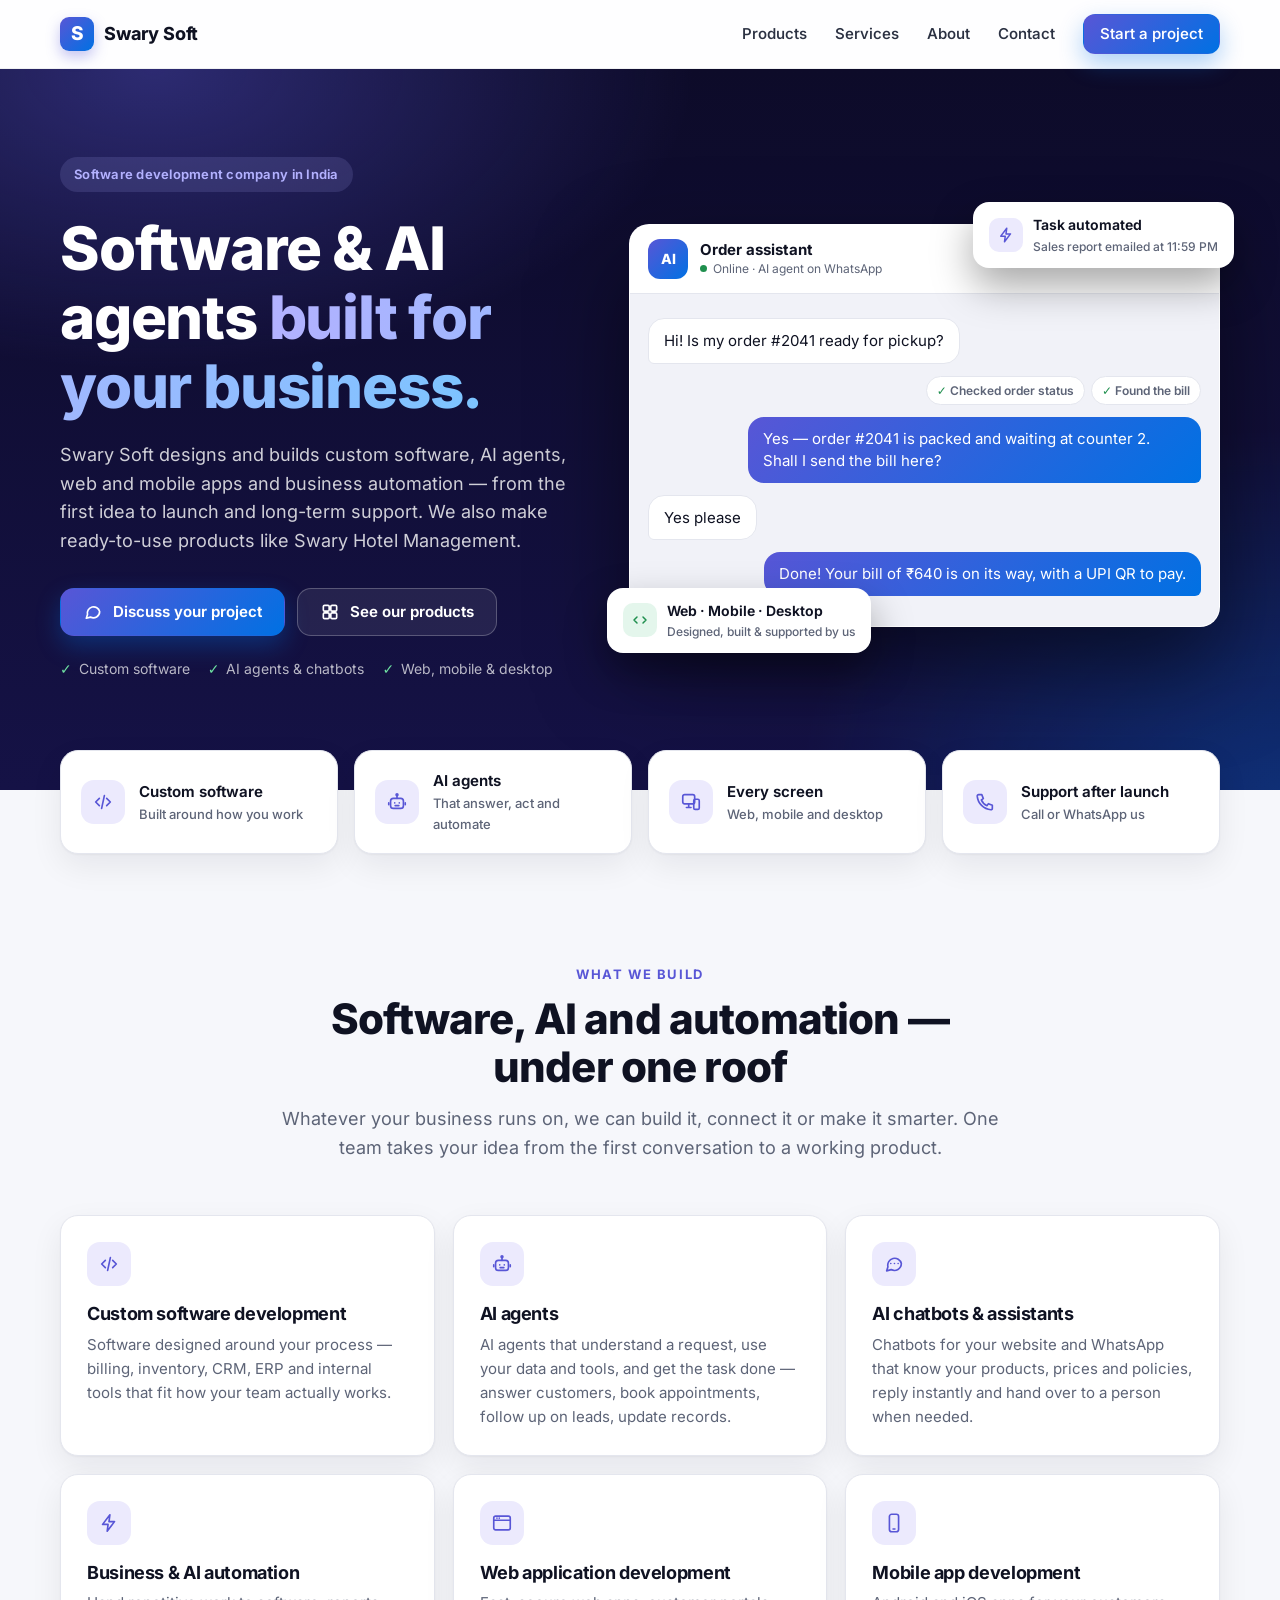
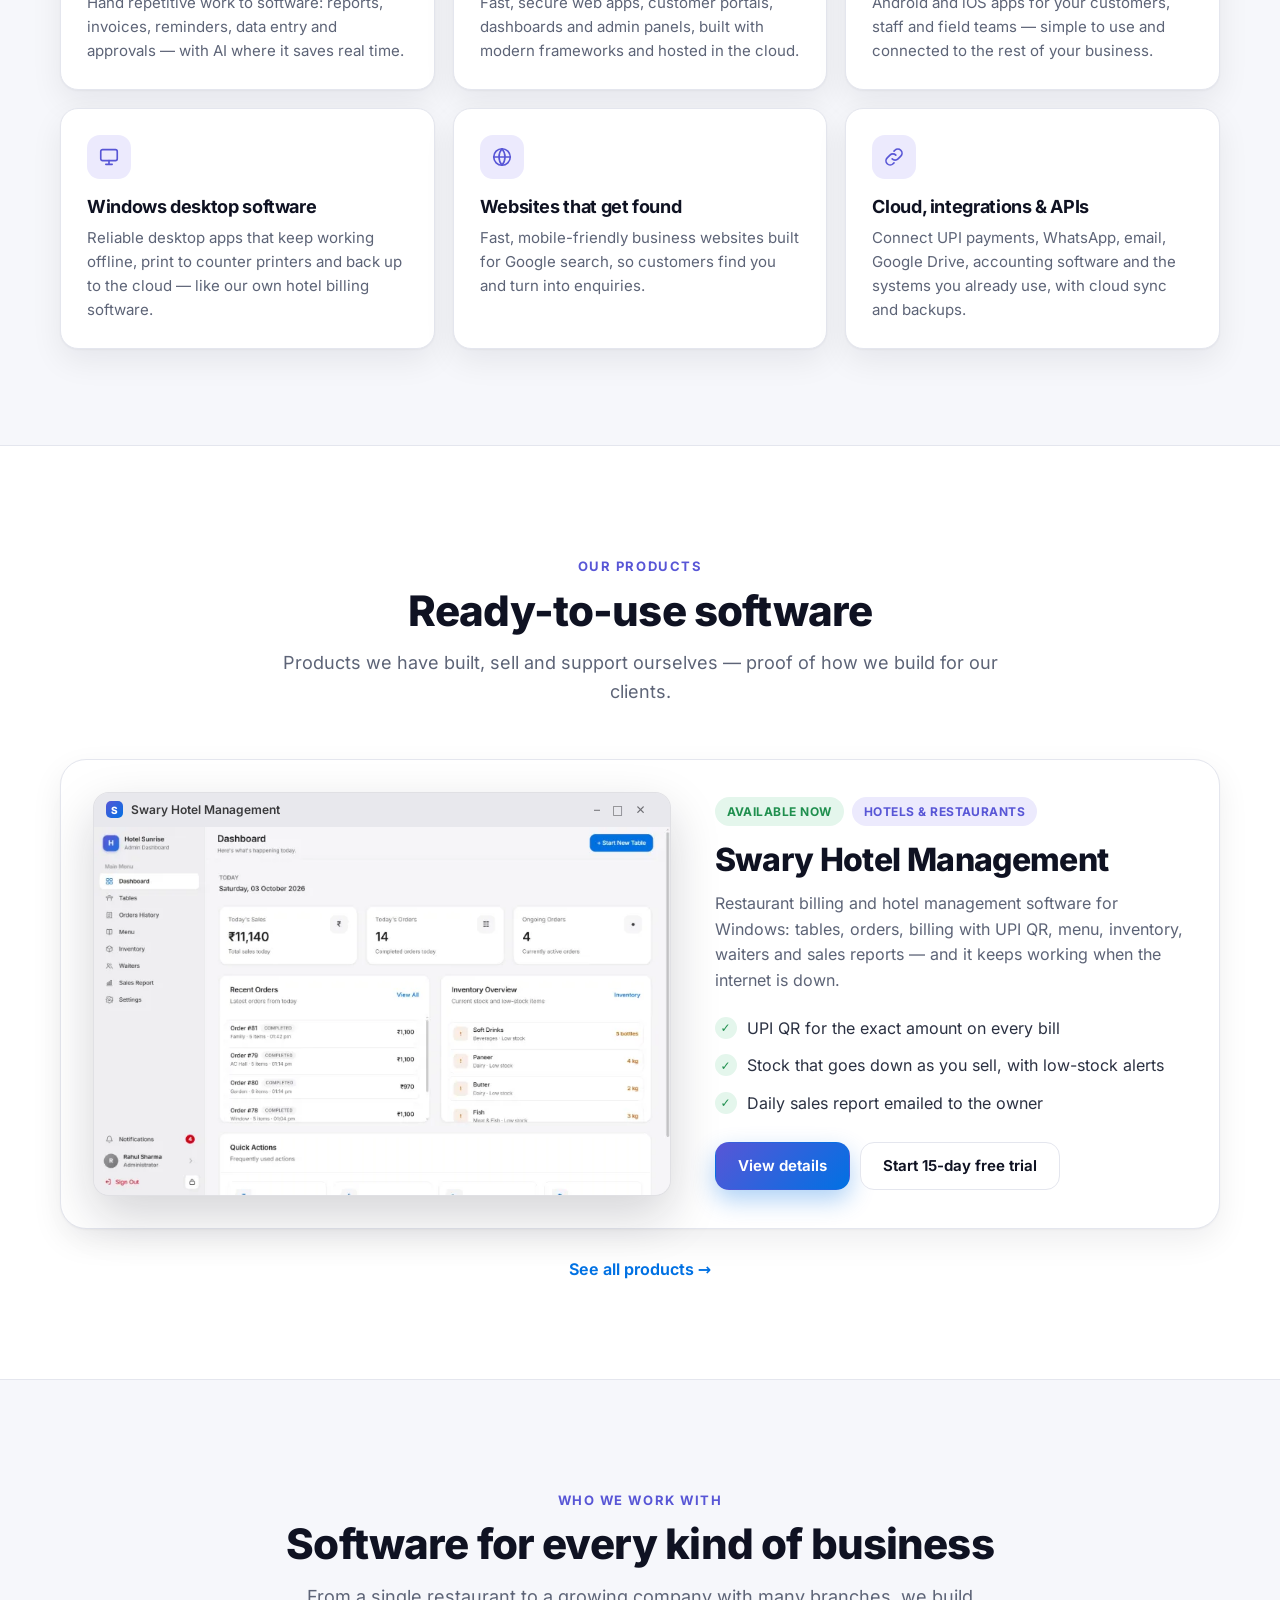
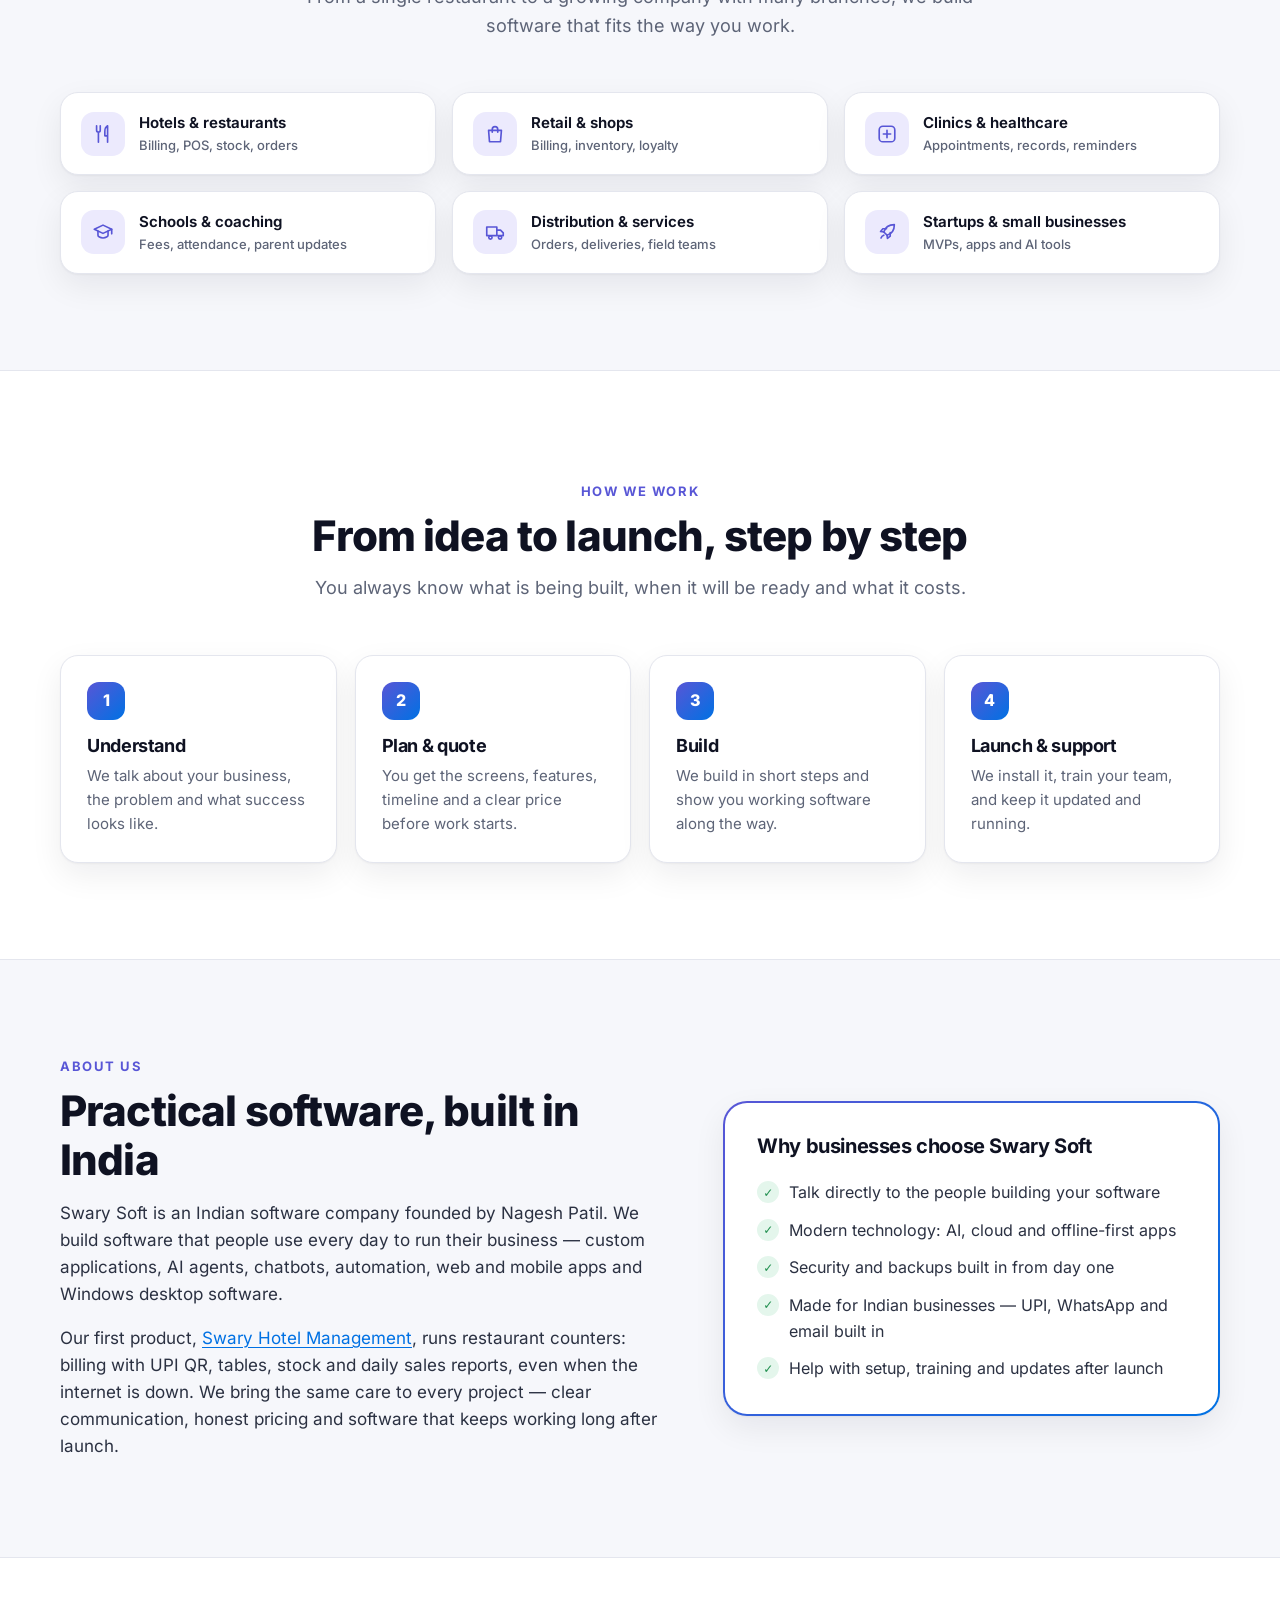
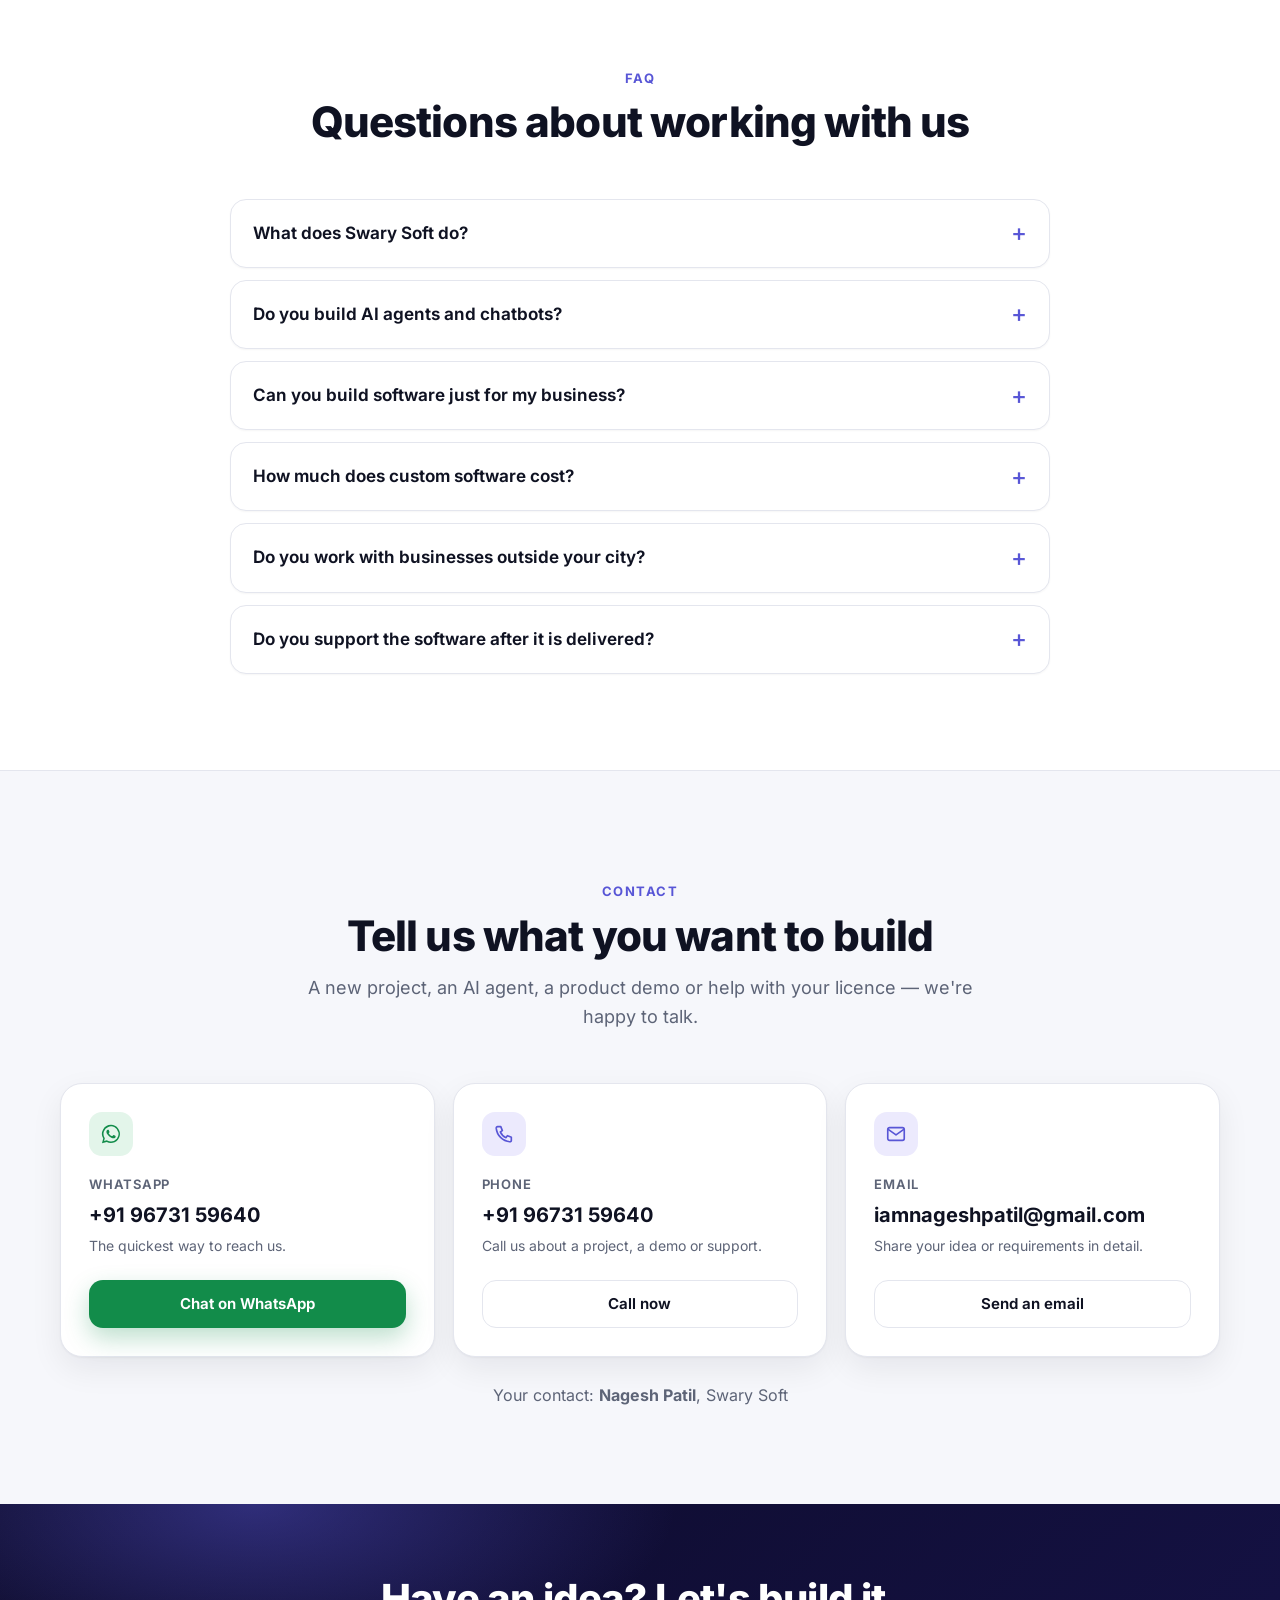
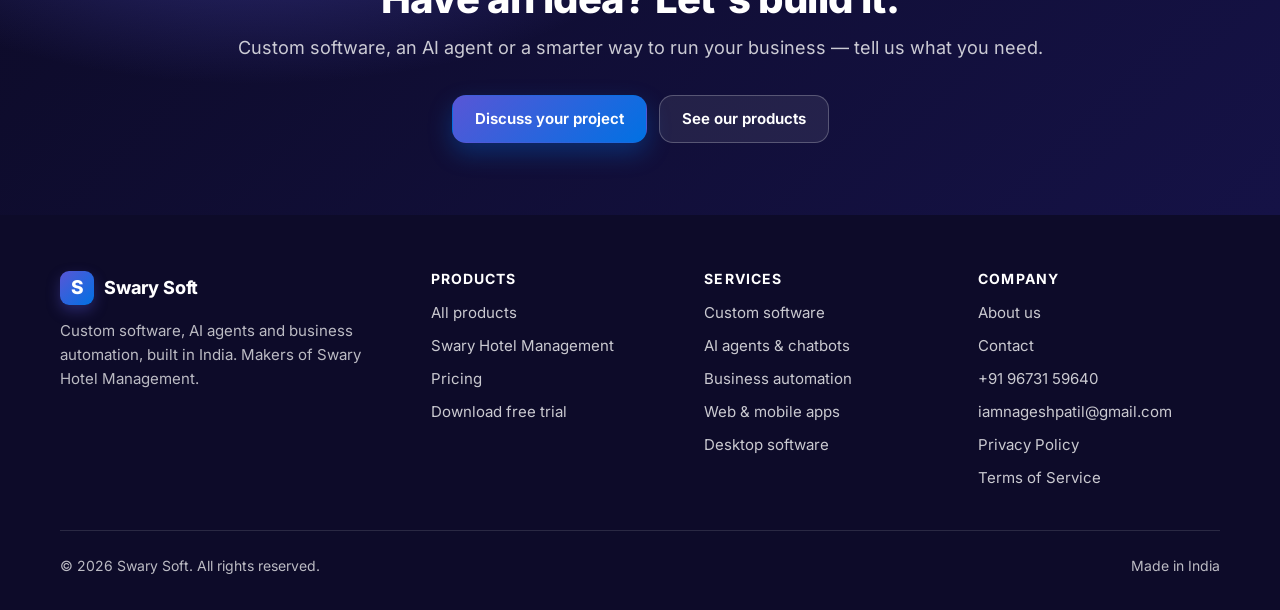
==== commit 9758afd9: "Add a Products page and make the home page about Swary Soft The home page now introduces Swary Soft:" ====
--- a/index.html
+++ b/index.html
@@ -3,8 +3,9 @@
 <head>
   <meta charset="utf-8">
   <meta name="viewport" content="width=device-width, initial-scale=1">
-  <title>Swary Hotel Management — Restaurant billing &amp; management software | Swary Soft</title>
-  <meta name="description" content="Billing, tables, orders, menu, inventory, waiters and sales reports for hotels and restaurants. UPI QR on every bill, works offline, encrypted Google Drive backup. 15-day free trial for Windows.">
+  <title>Swary Soft — Custom Software, AI Agents &amp; Automation Company in India</title>
+  <meta name="description" content="Swary Soft builds custom software, AI agents, chatbots, web and mobile apps, Windows desktop software and business automation for businesses in India. Makers of Swary Hotel Management.">
+  <meta name="keywords" content="software company in India, custom software development, AI agents, AI agent development, AI chatbot development, WhatsApp chatbot, business automation, AI automation, web application development, mobile app development, Windows desktop software, billing software, hotel management software, restaurant billing software, Swary Soft">
   <link rel="canonical" href="https://swary.in/">
   <meta name="theme-color" content="#0d0b29">
   <meta name="referrer" content="strict-origin-when-cross-origin">
@@ -13,16 +14,16 @@
   <meta property="og:type" content="website">
   <meta property="og:site_name" content="Swary Soft">
   <meta property="og:url" content="https://swary.in/">
-  <meta property="og:title" content="Swary Hotel Management — run your whole restaurant from one screen">
-  <meta property="og:description" content="Billing with UPI QR, tables, menu, stock, waiters and sales reports. Works offline. 15-day free trial.">
+  <meta property="og:title" content="Swary Soft — Custom software, AI agents &amp; automation">
+  <meta property="og:description" content="We design and build custom software, AI agents, web and mobile apps and business automation. Makers of Swary Hotel Management.">
   <meta property="og:image" content="https://swary.in/assets/img/og-image.jpg">
   <meta property="og:image:width" content="1200">
   <meta property="og:image:height" content="630">
-  <meta property="og:image:alt" content="Swary Hotel Management dashboard showing today's sales, orders and stock">
+  <meta property="og:image:alt" content="Swary Hotel Management, software built by Swary Soft">
   <meta property="og:locale" content="en_IN">
   <meta name="twitter:card" content="summary_large_image">
-  <meta name="twitter:title" content="Swary Hotel Management">
-  <meta name="twitter:description" content="Billing with UPI QR, tables, menu, stock, waiters and sales reports for restaurants. Works offline.">
+  <meta name="twitter:title" content="Swary Soft — Custom software, AI agents &amp; automation">
+  <meta name="twitter:description" content="Custom software, AI agents, web and mobile apps and business automation, built in India.">
   <meta name="twitter:image" content="https://swary.in/assets/img/og-image.jpg">
 
   <link rel="icon" href="/favicon.svg" type="image/svg+xml">
@@ -43,25 +44,51 @@
         "name": "Swary Soft",
         "url": "https://swary.in/",
         "logo": "https://swary.in/assets/img/icon-512.png",
+        "description": "Software company in India that builds custom software, AI agents, chatbots, web and mobile apps, Windows desktop software and business automation.",
+        "founder": { "@type": "Person", "name": "Nagesh Patil" },
         "email": "iamnageshpatil@gmail.com",
-        "telephone": "+91-96731-59650",
+        "telephone": "+91-96731-59640",
+        "areaServed": "IN",
+        "address": { "@type": "PostalAddress", "addressCountry": "IN" },
+        "knowsAbout": [
+          "Custom software development",
+          "AI agents",
+          "AI chatbots",
+          "Business process automation",
+          "Web application development",
+          "Mobile app development",
+          "Windows desktop software",
+          "Hotel and restaurant billing software"
+        ],
         "contactPoint": {
           "@type": "ContactPoint",
-          "contactType": "customer support",
-          "telephone": "+91-96731-59650",
+          "contactType": "sales",
+          "telephone": "+91-96731-59640",
           "email": "iamnageshpatil@gmail.com",
           "areaServed": "IN"
+        },
+        "hasOfferCatalog": {
+          "@type": "OfferCatalog",
+          "name": "Software development services",
+          "itemListElement": [
+            { "@type": "Offer", "itemOffered": { "@type": "Service", "name": "Custom software development" } },
+            { "@type": "Offer", "itemOffered": { "@type": "Service", "name": "AI agent development" } },
+            { "@type": "Offer", "itemOffered": { "@type": "Service", "name": "AI chatbot development" } },
+            { "@type": "Offer", "itemOffered": { "@type": "Service", "name": "Business automation" } },
+            { "@type": "Offer", "itemOffered": { "@type": "Service", "name": "Web application development" } },
+            { "@type": "Offer", "itemOffered": { "@type": "Service", "name": "Mobile app development" } },
+            { "@type": "Offer", "itemOffered": { "@type": "Service", "name": "Windows desktop software development" } },
+            { "@type": "Offer", "itemOffered": { "@type": "Service", "name": "Website design and development" } },
+            { "@type": "Offer", "itemOffered": { "@type": "Service", "name": "Cloud integration and APIs" } }
+          ]
         }
       },
       {
-        "@type": "SoftwareApplication",
-        "name": "Swary Hotel Management",
-        "applicationCategory": "BusinessApplication",
-        "operatingSystem": "Windows 10, Windows 11",
-        "description": "Billing, tables, orders, menu, inventory, waiters and sales reports for hotels and restaurants. Works offline, with encrypted Google Drive backup.",
+        "@type": "WebSite",
+        "@id": "https://swary.in/#website",
         "url": "https://swary.in/",
-        "downloadUrl": "https://github.com/jarvis-nagesh/hotel-management-releases/releases/latest",
-        "screenshot": "https://swary.in/assets/img/dashboard-1600.webp",
+        "name": "Swary Soft",
+        "inLanguage": "en-IN",
         "publisher": { "@id": "https://swary.in/#organization" }
       }
     ]
@@ -81,12 +108,11 @@
         <svg viewBox="0 0 24 24" fill="none" stroke="currentColor" stroke-width="2" stroke-linecap="round" aria-hidden="true"><path d="M4 7h16M4 12h16M4 17h16"/></svg>
       </button>
       <nav class="site-nav" id="site-nav" aria-label="Main">
-        <a href="#features">Features</a>
-        <a href="#screens">Screens</a>
-        <a href="#pricing">Pricing</a>
-        <a href="#faq">FAQ</a>
+        <a href="/products/">Products</a>
+        <a href="#services">Services</a>
+        <a href="#about">About</a>
         <a href="#contact">Contact</a>
-        <a class="btn btn-primary btn-small" href="#download">Free trial</a>
+        <a class="btn btn-primary btn-small" href="#contact">Start a project</a>
       </nav>
     </div>
   </header>
@@ -96,40 +122,50 @@
     <section class="hero" aria-labelledby="hero-title">
       <div class="container hero-grid">
         <div>
-          <span class="eyebrow">Billing software for hotels &amp; restaurants</span>
-          <h1 id="hero-title">Run your whole restaurant <span class="gradient-text">from one screen.</span></h1>
+          <span class="eyebrow">Software development company in India</span>
+          <h1 id="hero-title">Software &amp; AI agents <span class="gradient-text">built for your business.</span></h1>
           <p class="hero-lead">
-            Swary Hotel Management handles tables, orders, billing with UPI QR, menu, stock, waiters
-            and sales reports — on your Windows computer, even when the internet is down.
+            Swary Soft designs and builds custom software, AI agents, web and mobile apps and business
+            automation — from the first idea to launch and long-term support. We also make ready-to-use
+            products like Swary Hotel Management.
           </p>
           <div class="hero-actions">
-            <a class="btn btn-primary" href="#download">
-              <svg viewBox="0 0 24 24" fill="none" stroke="currentColor" stroke-width="2" stroke-linecap="round" stroke-linejoin="round" aria-hidden="true"><path d="M12 4v11m0 0-4.5-4.5M12 15l4.5-4.5M5 19.5h14"/></svg>
-              Start 15-day free trial
+            <a class="btn btn-primary" href="https://wa.me/919673159640?text=Hi%20Swary%20Soft%2C%20I%27d%20like%20to%20discuss%20a%20software%20project." target="_blank" rel="noopener">
+              <svg viewBox="0 0 24 24" fill="none" stroke="currentColor" stroke-width="2" stroke-linecap="round" stroke-linejoin="round" aria-hidden="true"><path d="M20 11.5a7.5 7.5 0 0 1-11.1 6.6L4 19.5l1.4-4.4A7.5 7.5 0 1 1 20 11.5Z"/></svg>
+              Discuss your project
             </a>
-            <a class="btn btn-ghost" href="https://wa.me/919673159650?text=Hi%20Swary%20Soft%2C%20I%27d%20like%20a%20demo%20of%20Swary%20Hotel%20Management." target="_blank" rel="noopener">
-              <svg viewBox="0 0 24 24" fill="currentColor" aria-hidden="true"><path d="M12.04 2a9.9 9.9 0 0 0-8.5 15l-1.4 5.1 5.24-1.37A9.9 9.9 0 1 0 12.04 2Zm0 18.1a8.2 8.2 0 0 1-4.18-1.14l-.3-.18-3.11.82.83-3.03-.2-.31a8.2 8.2 0 1 1 6.96 3.84Zm4.5-6.14c-.25-.12-1.46-.72-1.69-.8-.23-.09-.39-.13-.56.12-.16.25-.64.8-.79.97-.14.16-.29.18-.54.06a6.7 6.7 0 0 1-1.98-1.22 7.4 7.4 0 0 1-1.37-1.7c-.14-.25 0-.38.11-.5.11-.11.25-.29.37-.43.13-.15.17-.25.25-.42.08-.16.04-.31-.02-.43-.06-.12-.56-1.35-.77-1.85-.2-.48-.4-.42-.56-.43h-.48a.92.92 0 0 0-.66.31 2.8 2.8 0 0 0-.87 2.08 4.85 4.85 0 0 0 1.02 2.58 11.1 11.1 0 0 0 4.25 3.76c.6.26 1.06.41 1.42.52.6.19 1.14.16 1.57.1.48-.07 1.46-.6 1.67-1.18.2-.58.2-1.07.14-1.18-.06-.1-.22-.16-.47-.29Z"/></svg>
-              Book a free demo
+            <a class="btn btn-ghost" href="/products/">
+              <svg viewBox="0 0 24 24" fill="none" stroke="currentColor" stroke-width="2" stroke-linecap="round" stroke-linejoin="round" aria-hidden="true"><rect x="4" y="4" width="7" height="7" rx="1.5"/><rect x="13" y="4" width="7" height="7" rx="1.5"/><rect x="4" y="13" width="7" height="7" rx="1.5"/><rect x="13" y="13" width="7" height="7" rx="1.5"/></svg>
+              See our products
             </a>
           </div>
           <ul class="hero-meta">
-            <li>Windows 10 &amp; 11</li>
-            <li>Works offline</li>
-            <li>No payment details for the trial</li>
+            <li>Custom software</li>
+            <li>AI agents &amp; chatbots</li>
+            <li>Web, mobile &amp; desktop</li>
           </ul>
         </div>
         <div class="hero-visual">
-          <figure class="shot">
-            <div class="shot-bar">Swary Hotel Management<span class="controls" aria-hidden="true">–□✕</span></div>
-            <img src="/assets/img/dashboard-1600.webp" srcset="/assets/img/dashboard-800.webp 800w, /assets/img/dashboard-1600.webp 1600w" sizes="(max-width: 960px) 94vw, 620px" width="1600" height="1024" alt="Dashboard showing today's sales of ₹11,140, 14 orders, recent orders and low-stock items" fetchpriority="high">
-          </figure>
-          <div class="hero-badge badge-stock" aria-hidden="true">
-            <span class="dot">!</span>
-            <span>Low stock: Paneer<small>4 kg left · below minimum</small></span>
-          </div>
-          <div class="hero-badge badge-bill" aria-hidden="true">
-            <span class="dot">₹</span>
-            <span>Bill printed · ₹640<small>with UPI QR for the exact amount</small></span>
+          <div class="agent-window" role="img" aria-label="Example of an AI agent: a customer asks on WhatsApp whether their order is ready, and the agent checks the order and sends the bill with a UPI QR code">
+            <div class="agent-bar" aria-hidden="true">
+              <span class="agent-avatar">AI</span>
+              <span><strong>Order assistant</strong><small class="agent-online">Online · AI agent on WhatsApp</small></span>
+            </div>
+            <div class="agent-chat" aria-hidden="true">
+              <p class="msg msg-in">Hi! Is my order #2041 ready for pickup?</p>
+              <div class="agent-steps"><span>Checked order status</span><span>Found the bill</span></div>
+              <p class="msg msg-out">Yes — order #2041 is packed and waiting at counter 2. Shall I send the bill here?</p>
+              <p class="msg msg-in">Yes please</p>
+              <p class="msg msg-out">Done! Your bill of ₹640 is on its way, with a UPI QR to pay.</p>
+            </div>
+          </div>
+          <div class="hero-badge badge-top" aria-hidden="true">
+            <span class="dot dot-violet"><svg viewBox="0 0 24 24" fill="none" stroke="currentColor" stroke-width="2" stroke-linecap="round" stroke-linejoin="round"><path d="M13 3 5 13.5h6L10 21l8-10.5h-6L13 3Z"/></svg></span>
+            <span>Task automated<small>Sales report emailed at 11:59 PM</small></span>
+          </div>
+          <div class="hero-badge badge-bottom" aria-hidden="true">
+            <span class="dot dot-green"><svg viewBox="0 0 24 24" fill="none" stroke="currentColor" stroke-width="2" stroke-linecap="round" stroke-linejoin="round"><path d="m8 8-4 4 4 4M16 8l4 4-4 4"/></svg></span>
+            <span>Web · Mobile · Desktop<small>Designed, built &amp; supported by us</small></span>
           </div>
         </div>
       </div>
@@ -139,361 +175,247 @@
     <div class="container">
       <div class="highlights">
         <div class="highlight">
-          <span class="icon"><svg viewBox="0 0 24 24" fill="none" stroke="currentColor" stroke-width="1.8" stroke-linecap="round" stroke-linejoin="round" aria-hidden="true"><path d="M4 4h6v6H4zM14 4h6v6h-6zM4 14h6v6H4zM14 14h2v2h-2zM18 18h2v2h-2zM14 18h2M18 14h2"/></svg></span>
-          <span>UPI QR on every bill<small>Customers pay the exact total</small></span>
+          <span class="icon"><svg viewBox="0 0 24 24" fill="none" stroke="currentColor" stroke-width="1.8" stroke-linecap="round" stroke-linejoin="round" aria-hidden="true"><path d="m8 8-4 4 4 4M16 8l4 4-4 4M13.5 5l-3 14"/></svg></span>
+          <span>Custom software<small>Built around how you work</small></span>
         </div>
         <div class="highlight">
-          <span class="icon"><svg viewBox="0 0 24 24" fill="none" stroke="currentColor" stroke-width="1.8" stroke-linecap="round" stroke-linejoin="round" aria-hidden="true"><path d="M2 8.5a15 15 0 0 1 20 0M5.5 12a10 10 0 0 1 13 0M9 15.5a5 5 0 0 1 6 0M12 19h.01M3 3l18 18"/></svg></span>
-          <span>Works offline<small>Billing never stops</small></span>
+          <span class="icon"><svg viewBox="0 0 24 24" fill="none" stroke="currentColor" stroke-width="1.8" stroke-linecap="round" stroke-linejoin="round" aria-hidden="true"><rect x="5" y="8" width="14" height="11" rx="3"/><path d="M12 5v3M9.5 13h.01M14.5 13h.01M10 16h4M3 13v2M21 13v2"/><circle cx="12" cy="4" r="1"/></svg></span>
+          <span>AI agents<small>That answer, act and automate</small></span>
         </div>
         <div class="highlight">
-          <span class="icon"><svg viewBox="0 0 24 24" fill="none" stroke="currentColor" stroke-width="1.8" stroke-linecap="round" stroke-linejoin="round" aria-hidden="true"><path d="M12 3 5 6v5c0 4.5 3 8.4 7 10 4-1.6 7-5.5 7-10V6l-7-3Z"/><path d="m9 12 2 2 4-4"/></svg></span>
-          <span>Encrypted backups<small>In your own Google Drive</small></span>
+          <span class="icon"><svg viewBox="0 0 24 24" fill="none" stroke="currentColor" stroke-width="1.8" stroke-linecap="round" stroke-linejoin="round" aria-hidden="true"><rect x="3" y="4" width="13" height="10" rx="2"/><path d="M7 18h5M9.5 14v4"/><rect x="15" y="9" width="6" height="11" rx="1.5"/></svg></span>
+          <span>Every screen<small>Web, mobile and desktop</small></span>
         </div>
         <div class="highlight">
-          <span class="icon"><svg viewBox="0 0 24 24" fill="none" stroke="currentColor" stroke-width="1.8" stroke-linecap="round" stroke-linejoin="round" aria-hidden="true"><path d="M20 12a8 8 0 1 1-2.34-5.66M20 4v4h-4"/></svg></span>
-          <span>Free updates<small>Installed in one click</small></span>
+          <span class="icon"><svg viewBox="0 0 24 24" fill="none" stroke="currentColor" stroke-width="1.8" stroke-linecap="round" stroke-linejoin="round" aria-hidden="true"><path d="M5 4h3.5l1.7 4.3-2.2 1.4a11 11 0 0 0 6.3 6.3l1.4-2.2L20 15.5V19a1.5 1.5 0 0 1-1.6 1.5A16.5 16.5 0 0 1 3.5 5.6 1.5 1.5 0 0 1 5 4Z"/></svg></span>
+          <span>Support after launch<small>Call or WhatsApp us</small></span>
         </div>
       </div>
     </div>
 
-    <!-- Features -->
-    <section class="section" id="features" aria-labelledby="features-title">
+    <!-- Services -->
+    <section class="section" id="services" aria-labelledby="services-title">
       <div class="container">
         <div class="section-head">
-          <p class="kicker">Features</p>
-          <h2 id="features-title">Everything your counter needs</h2>
-          <p>From seating guests to the day's sales report — one app, built for busy Indian restaurants and hotels.</p>
+          <p class="kicker">What we build</p>
+          <h2 id="services-title">Software, AI and automation — under one roof</h2>
+          <p>Whatever your business runs on, we can build it, connect it or make it smarter. One team takes your idea from the first conversation to a working product.</p>
         </div>
         <div class="feature-grid">
-          <article class="feature">
-            <span class="icon"><svg viewBox="0 0 24 24" fill="none" stroke="currentColor" stroke-width="1.8" stroke-linecap="round" stroke-linejoin="round" aria-hidden="true"><rect x="3" y="7" width="18" height="4.5" rx="1.5"/><path d="M6 11.5V19M18 11.5V19M9 4.5h6"/></svg></span>
-            <h3>Live tables</h3>
-            <p>See every table, its waiter and running total at a glance. Seat guests and pick a waiter in two taps.</p>
-          </article>
-          <article class="feature">
-            <span class="icon"><svg viewBox="0 0 24 24" fill="none" stroke="currentColor" stroke-width="1.8" stroke-linecap="round" stroke-linejoin="round" aria-hidden="true"><path d="M6.5 3.5h11A1.5 1.5 0 0 1 19 5v15.5l-2.5-1.5-2.5 1.5-2-1.5-2 1.5-2.5-1.5L5 20.5V5a1.5 1.5 0 0 1 1.5-1.5Z"/><path d="M9 8.5h6M9 12h6M9 15.5h3.5"/></svg></span>
-            <h3>Fast orders &amp; billing</h3>
-            <p>Search the menu, add items, change quantities. One tap generates the bill and prints it with a UPI QR.</p>
-          </article>
-          <article class="feature">
-            <span class="icon"><svg viewBox="0 0 24 24" fill="none" stroke="currentColor" stroke-width="1.8" stroke-linecap="round" stroke-linejoin="round" aria-hidden="true"><path d="M7 17h10v4H7zM7 9V3h10v6"/><rect x="3" y="9" width="18" height="8" rx="2"/></svg></span>
-            <h3>Thermal printing</h3>
-            <p>Works with 58 mm and 80 mm thermal printers or any Windows printer. Bills print the moment you generate them.</p>
-          </article>
-          <article class="feature">
-            <span class="icon"><svg viewBox="0 0 24 24" fill="none" stroke="currentColor" stroke-width="1.8" stroke-linecap="round" stroke-linejoin="round" aria-hidden="true"><path d="M4 5.5A1.5 1.5 0 0 1 5.5 4H11v16H5.5A1.5 1.5 0 0 1 4 18.5Zm16 0A1.5 1.5 0 0 0 18.5 4H13v16h5.5a1.5 1.5 0 0 0 1.5-1.5Z"/></svg></span>
-            <h3>Menu management</h3>
-            <p>Categories and sub-categories, Veg / Non-Veg / Drinks, prices, and items you can switch off when sold out.</p>
-          </article>
-          <article class="feature">
-            <span class="icon"><svg viewBox="0 0 24 24" fill="none" stroke="currentColor" stroke-width="1.8" stroke-linecap="round" stroke-linejoin="round" aria-hidden="true"><path d="m12 3 8 4.5v9L12 21l-8-4.5v-9L12 3Z"/><path d="m4 7.5 8 4.5 8-4.5M12 12v9"/></svg></span>
-            <h3>Inventory &amp; low-stock alerts</h3>
-            <p>Link menu items to stock so it goes down as you sell. Get an alert before paneer, milk or drinks run out.</p>
-          </article>
-          <article class="feature">
-            <span class="icon"><svg viewBox="0 0 24 24" fill="none" stroke="currentColor" stroke-width="1.8" stroke-linecap="round" stroke-linejoin="round" aria-hidden="true"><circle cx="9" cy="8" r="3.5"/><path d="M2.5 20a6.5 6.5 0 0 1 13 0M16 4.5a3.5 3.5 0 0 1 0 7M18.5 14.5A6.5 6.5 0 0 1 21.5 20"/></svg></span>
-            <h3>Waiters &amp; performance</h3>
-            <p>Add your team and see each waiter's orders and sales by day, week or month.</p>
-          </article>
-          <article class="feature">
-            <span class="icon"><svg viewBox="0 0 24 24" fill="none" stroke="currentColor" stroke-width="1.8" stroke-linecap="round" stroke-linejoin="round" aria-hidden="true"><path d="M4 20h16"/><rect x="5.5" y="12" width="3" height="5.5" rx="1"/><rect x="10.5" y="8" width="3" height="9.5" rx="1"/><rect x="15.5" y="4.5" width="3" height="13" rx="1"/></svg></span>
-            <h3>Sales reports</h3>
-            <p>Today, this week, month, year or any dates — with Veg / Non-Veg / Drinks split and item-wise sales.</p>
-          </article>
-          <article class="feature">
-            <span class="icon"><svg viewBox="0 0 24 24" fill="none" stroke="currentColor" stroke-width="1.8" stroke-linecap="round" stroke-linejoin="round" aria-hidden="true"><rect x="3" y="5" width="18" height="14" rx="2"/><path d="m3.5 7 8.5 6 8.5-6"/></svg></span>
-            <h3>Daily report by email</h3>
-            <p>At 11:59 PM the day's totals, hourly chart and waiter-wise sales arrive in the owner's inbox.</p>
-          </article>
-          <article class="feature">
-            <span class="icon"><svg viewBox="0 0 24 24" fill="none" stroke="currentColor" stroke-width="1.8" stroke-linecap="round" stroke-linejoin="round" aria-hidden="true"><path d="M7 18a4.5 4.5 0 0 1-.6-8.96A6 6 0 0 1 18 8.5a4 4 0 0 1-.5 9.5Z"/><path d="m9.5 13.5 2.5-2.5 2.5 2.5M12 11v6"/></svg></span>
-            <h3>Cloud sync</h3>
-            <p>Optionally sync every order to your own Supabase cloud database — automatically, whenever you're online.</p>
-          </article>
-          <article class="feature">
-            <span class="icon"><svg viewBox="0 0 24 24" fill="none" stroke="currentColor" stroke-width="1.8" stroke-linecap="round" stroke-linejoin="round" aria-hidden="true"><path d="M12 3 5 6v5c0 4.5 3 8.4 7 10 4-1.6 7-5.5 7-10V6l-7-3Z"/><path d="m9 12 2 2 4-4"/></svg></span>
-            <h3>Google Drive backup</h3>
-            <p>Encrypted backups in your own Google account after each completed table. Restore everything on a new computer.</p>
-          </article>
-          <article class="feature">
-            <span class="icon"><svg viewBox="0 0 24 24" fill="none" stroke="currentColor" stroke-width="1.8" stroke-linecap="round" stroke-linejoin="round" aria-hidden="true"><rect x="5" y="10.5" width="14" height="10" rx="2"/><path d="M8 10.5V7.5a4 4 0 0 1 8 0v3"/></svg></span>
-            <h3>Secure by design</h3>
-            <p>Owner login, PIN lock for the counter, an Admin Code for sensitive changes, and email alerts for security changes.</p>
-          </article>
-          <article class="feature">
-            <span class="icon"><svg viewBox="0 0 24 24" fill="none" stroke="currentColor" stroke-width="1.8" stroke-linecap="round" stroke-linejoin="round" aria-hidden="true"><path d="M20 14.5A8 8 0 1 1 9.5 4a6.5 6.5 0 0 0 10.5 10.5Z"/></svg></span>
-            <h3>Light, Dark &amp; Dark Blue</h3>
-            <p>Pick a theme that's easy on the eyes for the lunch rush and late-night service.</p>
-          </article>
-        </div>
-      </div>
-    </section>
-
-    <!-- Showcase -->
-    <section class="section section-alt" aria-labelledby="showcase-title">
+          <article class="feature" id="custom-software">
+            <span class="icon"><svg viewBox="0 0 24 24" fill="none" stroke="currentColor" stroke-width="1.8" stroke-linecap="round" stroke-linejoin="round" aria-hidden="true"><path d="m8 8-4 4 4 4M16 8l4 4-4 4M13.5 5l-3 14"/></svg></span>
+            <h3>Custom software development</h3>
+            <p>Software designed around your process — billing, inventory, CRM, ERP and internal tools that fit how your team actually works.</p>
+          </article>
+          <article class="feature" id="ai-agents">
+            <span class="icon"><svg viewBox="0 0 24 24" fill="none" stroke="currentColor" stroke-width="1.8" stroke-linecap="round" stroke-linejoin="round" aria-hidden="true"><rect x="5" y="8" width="14" height="11" rx="3"/><path d="M12 5v3M9.5 13h.01M14.5 13h.01M10 16h4M3 13v2M21 13v2"/><circle cx="12" cy="4" r="1"/></svg></span>
+            <h3>AI agents</h3>
+            <p>AI agents that understand a request, use your data and tools, and get the task done — answer customers, book appointments, follow up on leads, update records.</p>
+          </article>
+          <article class="feature" id="ai-chatbots">
+            <span class="icon"><svg viewBox="0 0 24 24" fill="none" stroke="currentColor" stroke-width="1.8" stroke-linecap="round" stroke-linejoin="round" aria-hidden="true"><path d="M20 11.5a7.5 7.5 0 0 1-11.1 6.6L4 19.5l1.4-4.4A7.5 7.5 0 1 1 20 11.5Z"/><path d="M8.5 11.5h.01M12.5 11.5h.01M16.5 11.5h.01"/></svg></span>
+            <h3>AI chatbots &amp; assistants</h3>
+            <p>Chatbots for your website and WhatsApp that know your products, prices and policies, reply instantly and hand over to a person when needed.</p>
+          </article>
+          <article class="feature" id="automation">
+            <span class="icon"><svg viewBox="0 0 24 24" fill="none" stroke="currentColor" stroke-width="1.8" stroke-linecap="round" stroke-linejoin="round" aria-hidden="true"><path d="M13 3 5 13.5h6L10 21l8-10.5h-6L13 3Z"/></svg></span>
+            <h3>Business &amp; AI automation</h3>
+            <p>Hand repetitive work to software: reports, invoices, reminders, data entry and approvals — with AI where it saves real time.</p>
+          </article>
+          <article class="feature" id="web-apps">
+            <span class="icon"><svg viewBox="0 0 24 24" fill="none" stroke="currentColor" stroke-width="1.8" stroke-linecap="round" stroke-linejoin="round" aria-hidden="true"><rect x="3" y="4.5" width="18" height="15" rx="2"/><path d="M3 9h18M6.5 6.75h.01M9 6.75h.01"/></svg></span>
+            <h3>Web application development</h3>
+            <p>Fast, secure web apps, customer portals, dashboards and admin panels, built with modern frameworks and hosted in the cloud.</p>
+          </article>
+          <article class="feature" id="mobile-apps">
+            <span class="icon"><svg viewBox="0 0 24 24" fill="none" stroke="currentColor" stroke-width="1.8" stroke-linecap="round" stroke-linejoin="round" aria-hidden="true"><rect x="7" y="2.5" width="10" height="19" rx="2.5"/><path d="M11 18.5h2"/></svg></span>
+            <h3>Mobile app development</h3>
+            <p>Android and iOS apps for your customers, staff and field teams — simple to use and connected to the rest of your business.</p>
+          </article>
+          <article class="feature" id="desktop-software">
+            <span class="icon"><svg viewBox="0 0 24 24" fill="none" stroke="currentColor" stroke-width="1.8" stroke-linecap="round" stroke-linejoin="round" aria-hidden="true"><rect x="3" y="4" width="18" height="12" rx="2"/><path d="M8.5 20h7M12 16v4"/></svg></span>
+            <h3>Windows desktop software</h3>
+            <p>Reliable desktop apps that keep working offline, print to counter printers and back up to the cloud — like our own hotel billing software.</p>
+          </article>
+          <article class="feature" id="websites">
+            <span class="icon"><svg viewBox="0 0 24 24" fill="none" stroke="currentColor" stroke-width="1.8" stroke-linecap="round" stroke-linejoin="round" aria-hidden="true"><circle cx="12" cy="12" r="9"/><path d="M3 12h18M12 3a14 14 0 0 1 0 18M12 3a14 14 0 0 0 0 18"/></svg></span>
+            <h3>Websites that get found</h3>
+            <p>Fast, mobile-friendly business websites built for Google search, so customers find you and turn into enquiries.</p>
+          </article>
+          <article class="feature" id="integrations">
+            <span class="icon"><svg viewBox="0 0 24 24" fill="none" stroke="currentColor" stroke-width="1.8" stroke-linecap="round" stroke-linejoin="round" aria-hidden="true"><path d="M10 14a4.5 4.5 0 0 0 6.4 0l3-3a4.5 4.5 0 0 0-6.4-6.4l-1 1"/><path d="M14 10a4.5 4.5 0 0 0-6.4 0l-3 3a4.5 4.5 0 0 0 6.4 6.4l1-1"/></svg></span>
+            <h3>Cloud, integrations &amp; APIs</h3>
+            <p>Connect UPI payments, WhatsApp, email, Google Drive, accounting software and the systems you already use, with cloud sync and backups.</p>
+          </article>
+        </div>
+      </div>
+    </section>
+
+    <!-- Products -->
+    <section class="section section-alt" id="products" aria-labelledby="products-title">
       <div class="container">
         <div class="section-head">
-          <p class="kicker">See it in action</p>
-          <h2 id="showcase-title">Built for the rush hour</h2>
-          <p>Big, clear screens and short paths for the things you do a hundred times a day.</p>
-        </div>
-        <div class="showcase">
-          <div class="showcase-row">
-            <div class="showcase-text">
-              <p class="kicker">Orders &amp; billing</p>
-              <h3>Take an order in seconds. Bill in one tap.</h3>
-              <p>Type a few letters to find any dish, tap to add it and adjust quantities. Generate Bill prints straight to your counter printer.</p>
-              <ul class="checks">
-                <li>UPI QR for the exact amount on every printed bill</li>
-                <li>Tables move to "Waiting for payment" until you mark them paid</li>
-                <li>Reprint any old bill from Orders History</li>
-              </ul>
+          <p class="kicker">Our products</p>
+          <h2 id="products-title">Ready-to-use software</h2>
+          <p>Products we have built, sell and support ourselves — proof of how we build for our clients.</p>
+        </div>
+        <article class="product-card">
+          <a class="product-media" href="/products/hotel-management/" tabindex="-1" aria-hidden="true">
+            <figure class="shot">
+              <div class="shot-bar">Swary Hotel Management<span class="controls">–□✕</span></div>
+              <img src="/assets/img/dashboard-1600.webp" srcset="/assets/img/dashboard-800.webp 800w, /assets/img/dashboard-1600.webp 1600w" sizes="(max-width: 900px) 90vw, 600px" width="1600" height="1024" loading="lazy" alt="">
+            </figure>
+          </a>
+          <div class="product-body">
+            <div class="product-tags">
+              <span class="tag tag-live">Available now</span>
+              <span class="tag">Hotels &amp; restaurants</span>
             </div>
-            <div class="showcase-visual">
-              <figure class="shot">
-                <div class="shot-bar">Swary Hotel Management<span class="controls" aria-hidden="true">–□✕</span></div>
-                <img src="/assets/img/order-1600.webp" srcset="/assets/img/order-800.webp 800w, /assets/img/order-1600.webp 1600w" sizes="(max-width: 960px) 94vw, 620px" width="1600" height="1024" loading="lazy" alt="Order screen for Table 3 with Paneer Tikka, Butter Naan and Fresh Lime Soda totalling ₹640">
-              </figure>
-              <img class="float" src="/assets/img/bill-600.webp" width="600" height="862" loading="lazy" alt="Printed bill with items, total and a UPI QR code">
+            <h3><a href="/products/hotel-management/">Swary Hotel Management</a></h3>
+            <p class="summary">Restaurant billing and hotel management software for Windows: tables, orders, billing with UPI QR, menu, inventory, waiters and sales reports — and it keeps working when the internet is down.</p>
+            <ul class="checks">
+              <li>UPI QR for the exact amount on every bill</li>
+              <li>Stock that goes down as you sell, with low-stock alerts</li>
+              <li>Daily sales report emailed to the owner</li>
+            </ul>
+            <div class="product-actions">
+              <a class="btn btn-primary" href="/products/hotel-management/">View details</a>
+              <a class="btn btn-outline" href="/products/hotel-management/#download">Start 15-day free trial</a>
             </div>
           </div>
-
-          <div class="showcase-row reverse">
-            <div class="showcase-text">
-              <p class="kicker">Reports</p>
-              <h3>Know what sells — every day.</h3>
-              <p>Daily, weekly, monthly and yearly sales with the Veg, Non-Veg and Drinks split, item-wise detail and waiter performance.</p>
-              <ul class="checks">
-                <li>Sales trend for any period</li>
-                <li>Best and slowest selling items</li>
-                <li>The day's report emailed to you at 11:59 PM</li>
-              </ul>
-            </div>
-            <div class="showcase-visual">
-              <figure class="shot">
-                <div class="shot-bar">Swary Hotel Management<span class="controls" aria-hidden="true">–□✕</span></div>
-                <img src="/assets/img/sales-1600.webp" srcset="/assets/img/sales-800.webp 800w, /assets/img/sales-1600.webp 1600w" sizes="(max-width: 960px) 94vw, 620px" width="1600" height="1024" loading="lazy" alt="Sales Analysis for this week: total sales ₹79,100 across 82 orders, with a daily sales chart">
-              </figure>
-            </div>
-          </div>
-
-          <div class="showcase-row">
-            <div class="showcase-text">
-              <p class="kicker">Inventory</p>
-              <h3>Stock that keeps itself up to date.</h3>
-              <p>Link dishes to stock items and the app reduces stock as you sell. Items below their minimum are flagged and you get an alert.</p>
-              <ul class="checks">
-                <li>Kg, litres, pieces, packets, bottles and more</li>
-                <li>Restock in one step</li>
-                <li>Low-stock notifications on screen</li>
-              </ul>
-            </div>
-            <div class="showcase-visual">
-              <figure class="shot">
-                <div class="shot-bar">Swary Hotel Management<span class="controls" aria-hidden="true">–□✕</span></div>
-                <img src="/assets/img/inventory-1600.webp" srcset="/assets/img/inventory-800.webp 800w, /assets/img/inventory-1600.webp 1600w" sizes="(max-width: 960px) 94vw, 620px" width="1600" height="1024" loading="lazy" alt="Inventory list with stock levels, minimum stock and Low or Good status for each item">
-              </figure>
-            </div>
-          </div>
-
-          <div class="showcase-row reverse">
-            <div class="showcase-text">
-              <p class="kicker">Your data</p>
-              <h3>Safe on your computer. Backed up in your cloud.</h3>
-              <p>Everything is saved on your own computer first, so the app keeps working offline. Connect your own cloud and backups whenever you're ready.</p>
-              <ul class="checks">
-                <li>Encrypted Google Drive backups in your own account</li>
-                <li>Optional sync of every order to your own Supabase project</li>
-                <li>Restore your hotel on a new computer after a reinstall</li>
-              </ul>
-            </div>
-            <div class="showcase-visual">
-              <figure class="shot">
-                <div class="shot-bar">Swary Hotel Management<span class="controls" aria-hidden="true">–□✕</span></div>
-                <img src="/assets/img/backup-1600.webp" srcset="/assets/img/backup-800.webp 800w, /assets/img/backup-1600.webp 1600w" sizes="(max-width: 960px) 94vw, 620px" width="1600" height="1024" loading="lazy" alt="Google Drive Backup settings showing the connected account, storage used and recent restore points">
-              </figure>
-            </div>
-          </div>
-        </div>
-      </div>
-    </section>
-
-    <!-- Screens -->
-    <section class="section" id="screens" aria-labelledby="screens-title">
+        </article>
+        <p class="more-link"><a href="/products/">See all products <span aria-hidden="true">→</span></a></p>
+      </div>
+    </section>
+
+    <!-- Industries -->
+    <section class="section" id="industries" aria-labelledby="industries-title">
       <div class="container">
         <div class="section-head">
-          <p class="kicker">Screens</p>
-          <h2 id="screens-title">A closer look</h2>
-          <p>Real screens from the app, with a demo restaurant's data.</p>
-        </div>
-        <div class="gallery">
-          <figure>
-            <div class="shot"><div class="shot-bar">Swary</div><img src="/assets/img/tables-800.webp" width="800" height="512" loading="lazy" alt="Tables page with active tables, their waiters and running totals"></div>
-            <figcaption>Live tables</figcaption>
-          </figure>
-          <figure>
-            <div class="shot"><div class="shot-bar">Swary</div><img src="/assets/img/menu-800.webp" width="800" height="512" loading="lazy" alt="Menu page listing drinks and breakfast items with prices and Veg or Drink labels"></div>
-            <figcaption>Menu</figcaption>
-          </figure>
-          <figure>
-            <div class="shot"><div class="shot-bar">Swary</div><img src="/assets/img/waiters-800.webp" width="800" height="512" loading="lazy" alt="A waiter's sales performance for the week, by day"></div>
-            <figcaption>Waiter sales</figcaption>
-          </figure>
-          <figure>
-            <div class="shot"><div class="shot-bar">Swary</div><img src="/assets/img/history-800.webp" width="800" height="512" loading="lazy" alt="Order details from Orders History with items and total"></div>
-            <figcaption>Orders history</figcaption>
-          </figure>
-          <figure>
-            <div class="shot"><div class="shot-bar">Swary</div><img src="/assets/img/cloud-800.webp" width="800" height="512" loading="lazy" alt="Data Sync settings showing all records synced to Supabase"></div>
-            <figcaption>Cloud sync</figcaption>
-          </figure>
-          <figure>
-            <div class="shot"><div class="shot-bar">Swary</div><img src="/assets/img/dark-800.webp" width="800" height="512" loading="lazy" alt="Tables page in the Dark Blue theme"></div>
-            <figcaption>Dark Blue theme</figcaption>
-          </figure>
-        </div>
-      </div>
-    </section>
-
-    <!-- How it works / Download -->
-    <section class="section section-alt" id="download" aria-labelledby="download-title">
+          <p class="kicker">Who we work with</p>
+          <h2 id="industries-title">Software for every kind of business</h2>
+          <p>From a single restaurant to a growing company with many branches, we build software that fits the way you work.</p>
+        </div>
+        <div class="tile-grid">
+          <div class="highlight">
+            <span class="icon"><svg viewBox="0 0 24 24" fill="none" stroke="currentColor" stroke-width="1.8" stroke-linecap="round" stroke-linejoin="round" aria-hidden="true"><path d="M5 3v5a2 2 0 0 0 4 0V3M7 10v11M17 21V3c-2 1.2-3 3.5-3 6.5V14h3"/></svg></span>
+            <span>Hotels &amp; restaurants<small>Billing, POS, stock, orders</small></span>
+          </div>
+          <div class="highlight">
+            <span class="icon"><svg viewBox="0 0 24 24" fill="none" stroke="currentColor" stroke-width="1.8" stroke-linecap="round" stroke-linejoin="round" aria-hidden="true"><path d="M5 8h14l-1 12.5H6L5 8Z"/><path d="M9 10V7a3 3 0 0 1 6 0v3"/></svg></span>
+            <span>Retail &amp; shops<small>Billing, inventory, loyalty</small></span>
+          </div>
+          <div class="highlight">
+            <span class="icon"><svg viewBox="0 0 24 24" fill="none" stroke="currentColor" stroke-width="1.8" stroke-linecap="round" stroke-linejoin="round" aria-hidden="true"><rect x="3.5" y="3.5" width="17" height="17" rx="4"/><path d="M12 8v8M8 12h8"/></svg></span>
+            <span>Clinics &amp; healthcare<small>Appointments, records, reminders</small></span>
+          </div>
+          <div class="highlight">
+            <span class="icon"><svg viewBox="0 0 24 24" fill="none" stroke="currentColor" stroke-width="1.8" stroke-linecap="round" stroke-linejoin="round" aria-hidden="true"><path d="m2.5 9 9.5-4.5L21.5 9 12 13.5 2.5 9Z"/><path d="M6.5 11v4.5c0 1.4 2.5 3 5.5 3s5.5-1.6 5.5-3V11M21.5 9v5"/></svg></span>
+            <span>Schools &amp; coaching<small>Fees, attendance, parent updates</small></span>
+          </div>
+          <div class="highlight">
+            <span class="icon"><svg viewBox="0 0 24 24" fill="none" stroke="currentColor" stroke-width="1.8" stroke-linecap="round" stroke-linejoin="round" aria-hidden="true"><path d="M3 6.5h11V16H3zM14 10h4l3 3v3h-7"/><circle cx="7" cy="18" r="1.8"/><circle cx="17.5" cy="18" r="1.8"/></svg></span>
+            <span>Distribution &amp; services<small>Orders, deliveries, field teams</small></span>
+          </div>
+          <div class="highlight">
+            <span class="icon"><svg viewBox="0 0 24 24" fill="none" stroke="currentColor" stroke-width="1.8" stroke-linecap="round" stroke-linejoin="round" aria-hidden="true"><path d="M12 15.5 8.5 12C10 7 13.5 4 20 4c0 6.5-3 10-8 11.5Z"/><path d="M8.5 12 5 11.5 7.5 8.5h4M12 15.5l.5 3.5 3-2.5v-4M5.5 18.5c.5-1.5 1.5-2.5 3-3"/></svg></span>
+            <span>Startups &amp; small businesses<small>MVPs, apps and AI tools</small></span>
+          </div>
+        </div>
+      </div>
+    </section>
+
+    <!-- Process -->
+    <section class="section section-alt" id="process" aria-labelledby="process-title">
       <div class="container">
         <div class="section-head">
-          <p class="kicker">Get started</p>
-          <h2 id="download-title">Up and running today</h2>
-          <p>Install, set up your hotel and start billing. Use every feature free for 15 days.</p>
+          <p class="kicker">How we work</p>
+          <h2 id="process-title">From idea to launch, step by step</h2>
+          <p>You always know what is being built, when it will be ready and what it costs.</p>
         </div>
         <div class="steps">
           <div class="step">
-            <h3>Download &amp; install</h3>
-            <p>Run the installer on your Windows computer and open the app.</p>
+            <h3>Understand</h3>
+            <p>We talk about your business, the problem and what success looks like.</p>
           </div>
           <div class="step">
-            <h3>Set up your hotel</h3>
-            <p>Enter your hotel details, verify your email, then add tables, menu and waiters.</p>
+            <h3>Plan &amp; quote</h3>
+            <p>You get the screens, features, timeline and a clear price before work starts.</p>
           </div>
           <div class="step">
-            <h3>Use it free</h3>
-            <p>All features for 15 days. No payment details needed.</p>
+            <h3>Build</h3>
+            <p>We build in short steps and show you working software along the way.</p>
           </div>
           <div class="step">
-            <h3>Buy a licence</h3>
-            <p>Choose 1, 3 or 5 years. Enter your licence code and keep going — your data stays.</p>
-          </div>
-        </div>
-
-        <div class="download-box">
-          <div>
-            <h3>Swary Hotel Management for Windows</h3>
-            <p data-version>Latest version · free 15-day trial</p>
-          </div>
-          <a class="btn btn-primary" href="https://github.com/jarvis-nagesh/hotel-management-releases/releases/latest" data-download>
-            <svg viewBox="0 0 24 24" fill="none" stroke="currentColor" stroke-width="2" stroke-linecap="round" stroke-linejoin="round" aria-hidden="true"><path d="M12 4v11m0 0-4.5-4.5M12 15l4.5-4.5M5 19.5h14"/></svg>
-            Download for Windows
-          </a>
-        </div>
-        <p class="download-note">
-          Our installer is not code-signed yet, so Windows may show "Windows protected your PC". Click
-          <strong>More info</strong>, then <strong>Run anyway</strong>. Only download the app from swary.in.
-        </p>
-
-        <div class="requirements">
-          <div class="requirement"><strong>Computer</strong>Windows 10 or Windows 11 (64-bit) PC or laptop</div>
-          <div class="requirement"><strong>Printer</strong>58 mm or 80 mm thermal printer, or any Windows printer</div>
-          <div class="requirement"><strong>Internet</strong>For setup, licence and backups. Daily billing works offline.</div>
-        </div>
-      </div>
-    </section>
-
-    <!-- Pricing -->
-    <section class="section" id="pricing" aria-labelledby="pricing-title">
-      <div class="container">
-        <div class="section-head">
-          <p class="kicker">Pricing</p>
-          <h2 id="pricing-title">Simple licences, no surprises</h2>
-          <p>Every feature is included. Try it free, then choose how long you want your licence.</p>
-        </div>
-        <div class="pricing">
-          <article class="plan">
-            <span class="plan-tag">Start here</span>
-            <h3>Free trial</h3>
-            <p class="price">₹0 <small>for 15 days</small></p>
-            <ul class="checks">
-              <li>Every feature, no limits</li>
-              <li>No payment details needed</li>
-              <li>Keep all your data when you buy</li>
-            </ul>
-            <div class="plan-actions">
-              <a class="btn btn-outline" href="#download">Download free trial</a>
-            </div>
-          </article>
-          <article class="plan featured">
-            <span class="plan-tag">Licence</span>
-            <h3>1, 3 or 5 years</h3>
-            <p class="price">Contact us <small>for today's price</small></p>
-            <ul class="checks">
-              <li>All features, including cloud sync and Google Drive backup</li>
-              <li>All updates during your licence</li>
-              <li>Help with installation and setup</li>
-              <li>A payment receipt (PDF) by email</li>
-            </ul>
-            <div class="plan-actions">
-              <a class="btn btn-whatsapp" href="https://wa.me/919673159650?text=Hi%20Swary%20Soft%2C%20please%20share%20the%20price%20of%20a%20Swary%20Hotel%20Management%20licence." target="_blank" rel="noopener">Get price on WhatsApp</a>
-              <a class="btn btn-outline" href="tel:+919673159650">Call us</a>
-            </div>
-          </article>
-        </div>
+            <h3>Launch &amp; support</h3>
+            <p>We install it, train your team, and keep it updated and running.</p>
+          </div>
+        </div>
+      </div>
+    </section>
+
+    <!-- About -->
+    <section class="section" id="about" aria-labelledby="about-title">
+      <div class="container about-grid">
+        <div class="about-text">
+          <p class="kicker">About us</p>
+          <h2 id="about-title">Practical software, built in India</h2>
+          <p>
+            Swary Soft is an Indian software company founded by Nagesh Patil. We build software that people
+            use every day to run their business — custom applications, AI agents, chatbots, automation,
+            web and mobile apps and Windows desktop software.
+          </p>
+          <p>
+            Our first product, <a href="/products/hotel-management/">Swary Hotel Management</a>, runs restaurant
+            counters: billing with UPI QR, tables, stock and daily sales reports, even when the internet is down.
+            We bring the same care to every project — clear communication, honest pricing and software that
+            keeps working long after launch.
+          </p>
+        </div>
+        <aside class="about-card" aria-labelledby="why-title">
+          <h3 id="why-title">Why businesses choose Swary Soft</h3>
+          <ul class="checks">
+            <li>Talk directly to the people building your software</li>
+            <li>Modern technology: AI, cloud and offline-first apps</li>
+            <li>Security and backups built in from day one</li>
+            <li>Made for Indian businesses — UPI, WhatsApp and email built in</li>
+            <li>Help with setup, training and updates after launch</li>
+          </ul>
+        </aside>
       </div>
     </section>
 
     <!-- FAQ -->
-    <section class="section section-alt" id="faq" aria-labelledby="faq-title">
+    <section class="section section-alt" id="questions" aria-labelledby="questions-title">
       <div class="container">
         <div class="section-head">
           <p class="kicker">FAQ</p>
-          <h2 id="faq-title">Questions owners ask us</h2>
+          <h2 id="questions-title">Questions about working with us</h2>
         </div>
         <div class="faq">
           <details>
-            <summary>Does it work without internet?</summary>
-            <p>Yes. Billing, tables, menu, stock and reports all work offline. You need internet for the first setup (we verify your email), to activate your licence, and for cloud sync, Google Drive backup, emails and updates. When the internet comes back, sync and backups catch up on their own.</p>
+            <summary>What does Swary Soft do?</summary>
+            <p>We are a software development company. We build custom software, AI agents and chatbots, business automation, web applications, mobile apps and Windows desktop software, and we make our own products such as Swary Hotel Management.</p>
           </details>
           <details>
-            <summary>What do I need to run it?</summary>
-            <p>A Windows 10 or Windows 11 (64-bit) PC or laptop. For bills, any printer that works with Windows — including 58 mm and 80 mm thermal printers.</p>
+            <summary>Do you build AI agents and chatbots?</summary>
+            <p>Yes. We build AI agents that answer customers, take bookings, follow up on leads and update your records, and chatbots for your website and WhatsApp that know your products and policies. They connect to the software you already use.</p>
           </details>
           <details>
-            <summary>Is the free trial really free?</summary>
-            <p>Yes. Each computer gets 15 days with every feature and no payment details. When the trial ends, the app asks for a licence code — your data stays safe on your computer and everything is still there once you enter it.</p>
+            <summary>Can you build software just for my business?</summary>
+            <p>Yes — that is what custom software development is. Tell us how your business works today and what slows you down, and we will suggest what to build, from a small tool to a complete system.</p>
           </details>
           <details>
-            <summary>How much does a licence cost?</summary>
-            <p>Licences are for 1, 3 or 5 years per computer. Message us on WhatsApp or call +91 96731 59650 for today's price.</p>
+            <summary>How much does custom software cost?</summary>
+            <p>It depends on what the software needs to do. After we understand your requirements we share a clear quote and timeline before any work starts. Message us on WhatsApp or call +91 96731 59640 to talk about your project.</p>
           </details>
           <details>
-            <summary>Is my data safe?</summary>
-            <p>Your data is saved on your own computer. Google Drive backups are encrypted on your computer before they are uploaded to your own Google account, and cloud sync goes to your own Supabase project. Passwords, the PIN and the Admin Code are never stored in plain text. We never sell your data.</p>
+            <summary>Do you work with businesses outside your city?</summary>
+            <p>Yes. We work with businesses across India over phone, WhatsApp and video calls, and our software is installed and supported remotely.</p>
           </details>
           <details>
-            <summary>What if my computer breaks or I buy a new one?</summary>
-            <p>Install the app on the new computer, choose <em>Restore from Google Drive</em> on the sign-in screen and sign in. Your hotel, menu, orders and settings come back. Then contact us with the new Computer ID and we will move your licence.</p>
-          </details>
-          <details>
-            <summary>Can I use one account on two computers?</summary>
-            <p>A hotel account is signed in on one computer at a time. Signing in on another computer asks first and then signs the old one out. Each computer needs its own licence.</p>
-          </details>
-          <details>
-            <summary>Do updates cost extra?</summary>
-            <p>No. New versions appear in the app's Notifications — one click downloads and installs them, and your data and settings are kept.</p>
-          </details>
-          <details>
-            <summary>Windows says "Windows protected your PC". Is it safe?</summary>
-            <p>Windows shows this for apps whose installer is not code-signed yet. Make sure you downloaded it from swary.in, then click <strong>More info</strong> and <strong>Run anyway</strong>.</p>
-          </details>
-          <details>
-            <summary>Will you help me set it up?</summary>
-            <p>Yes. Call or WhatsApp us and we will help you install the app, set up your hotel, and connect backups and cloud sync.</p>
+            <summary>Do you support the software after it is delivered?</summary>
+            <p>Yes. We help you install it, train your team, fix problems and add new features as your business grows.</p>
           </details>
         </div>
       </div>
@@ -504,30 +426,30 @@
       <div class="container">
         <div class="section-head">
           <p class="kicker">Contact</p>
-          <h2 id="contact-title">Talk to us</h2>
-          <p>Questions, a free demo, or help with your licence — we're happy to help.</p>
+          <h2 id="contact-title">Tell us what you want to build</h2>
+          <p>A new project, an AI agent, a product demo or help with your licence — we're happy to talk.</p>
         </div>
         <div class="contact-grid">
           <div class="contact-card">
             <span class="icon icon-wa"><svg viewBox="0 0 24 24" fill="currentColor" aria-hidden="true"><path d="M12.04 2a9.9 9.9 0 0 0-8.5 15l-1.4 5.1 5.24-1.37A9.9 9.9 0 1 0 12.04 2Zm0 18.1a8.2 8.2 0 0 1-4.18-1.14l-.3-.18-3.11.82.83-3.03-.2-.31a8.2 8.2 0 1 1 6.96 3.84Zm4.5-6.14c-.25-.12-1.46-.72-1.69-.8-.23-.09-.39-.13-.56.12-.16.25-.64.8-.79.97-.14.16-.29.18-.54.06a6.7 6.7 0 0 1-1.98-1.22 7.4 7.4 0 0 1-1.37-1.7c-.14-.25 0-.38.11-.5.11-.11.25-.29.37-.43.13-.15.17-.25.25-.42.08-.16.04-.31-.02-.43-.06-.12-.56-1.35-.77-1.85-.2-.48-.4-.42-.56-.43h-.48a.92.92 0 0 0-.66.31 2.8 2.8 0 0 0-.87 2.08 4.85 4.85 0 0 0 1.02 2.58 11.1 11.1 0 0 0 4.25 3.76c.6.26 1.06.41 1.42.52.6.19 1.14.16 1.57.1.48-.07 1.46-.6 1.67-1.18.2-.58.2-1.07.14-1.18-.06-.1-.22-.16-.47-.29Z"/></svg></span>
             <p class="label">WhatsApp</p>
-            <p class="value">+91 96731 59650</p>
+            <p class="value">+91 96731 59640</p>
             <p class="note">The quickest way to reach us.</p>
-            <a class="btn btn-whatsapp" href="https://wa.me/919673159650?text=Hi%20Swary%20Soft%2C%20I%20have%20a%20question%20about%20Swary%20Hotel%20Management." target="_blank" rel="noopener">Chat on WhatsApp</a>
+            <a class="btn btn-whatsapp" href="https://wa.me/919673159640?text=Hi%20Swary%20Soft%2C%20I%27d%20like%20to%20discuss%20a%20software%20project." target="_blank" rel="noopener">Chat on WhatsApp</a>
           </div>
           <div class="contact-card">
             <span class="icon"><svg viewBox="0 0 24 24" fill="none" stroke="currentColor" stroke-width="1.8" stroke-linecap="round" stroke-linejoin="round" aria-hidden="true"><path d="M5 4h3.5l1.7 4.3-2.2 1.4a11 11 0 0 0 6.3 6.3l1.4-2.2L20 15.5V19a1.5 1.5 0 0 1-1.6 1.5A16.5 16.5 0 0 1 3.5 5.6 1.5 1.5 0 0 1 5 4Z"/></svg></span>
             <p class="label">Phone</p>
-            <p class="value">+91 96731 59650</p>
-            <p class="note">Call us about a demo, pricing or support.</p>
-            <a class="btn btn-outline" href="tel:+919673159650">Call now</a>
+            <p class="value">+91 96731 59640</p>
+            <p class="note">Call us about a project, a demo or support.</p>
+            <a class="btn btn-outline" href="tel:+919673159640">Call now</a>
           </div>
           <div class="contact-card">
             <span class="icon"><svg viewBox="0 0 24 24" fill="none" stroke="currentColor" stroke-width="1.8" stroke-linecap="round" stroke-linejoin="round" aria-hidden="true"><rect x="3" y="5" width="18" height="14" rx="2"/><path d="m3.5 7 8.5 6 8.5-6"/></svg></span>
             <p class="label">Email</p>
             <p class="value">iamnageshpatil@gmail.com</p>
-            <p class="note">For licences, include your Computer ID.</p>
-            <a class="btn btn-outline" href="mailto:iamnageshpatil@gmail.com?subject=Swary%20Hotel%20Management">Send an email</a>
+            <p class="note">Share your idea or requirements in detail.</p>
+            <a class="btn btn-outline" href="mailto:iamnageshpatil@gmail.com?subject=Software%20project%20enquiry">Send an email</a>
           </div>
         </div>
         <p class="contact-person">Your contact: <strong>Nagesh Patil</strong>, Swary Soft</p>
@@ -537,11 +459,11 @@
     <!-- Call to action -->
     <section class="cta-band" aria-labelledby="cta-title">
       <div class="container">
-        <h2 id="cta-title">Ready for a faster counter?</h2>
-        <p>Try Swary Hotel Management free for 15 days.</p>
+        <h2 id="cta-title">Have an idea? Let's build it.</h2>
+        <p>Custom software, an AI agent or a smarter way to run your business — tell us what you need.</p>
         <div class="hero-actions">
-          <a class="btn btn-primary" href="#download">Start free trial</a>
-          <a class="btn btn-ghost" href="https://wa.me/919673159650?text=Hi%20Swary%20Soft%2C%20I%27d%20like%20a%20demo%20of%20Swary%20Hotel%20Management." target="_blank" rel="noopener">Book a free demo</a>
+          <a class="btn btn-primary" href="https://wa.me/919673159640?text=Hi%20Swary%20Soft%2C%20I%27d%20like%20to%20discuss%20a%20software%20project." target="_blank" rel="noopener">Discuss your project</a>
+          <a class="btn btn-ghost" href="/products/">See our products</a>
         </div>
       </div>
     </section>
@@ -552,23 +474,33 @@
       <div class="footer-grid">
         <div>
           <a class="brand" href="/"><span class="brand-mark" aria-hidden="true">S</span>Swary Soft</a>
-          <p class="footer-about">Simple, reliable software for hotels and restaurants. Makers of Swary Hotel Management.</p>
+          <p class="footer-about">Custom software, AI agents and business automation, built in India. Makers of Swary Hotel Management.</p>
         </div>
         <div>
-          <h2>Product</h2>
+          <h2>Products</h2>
           <ul>
-            <li><a href="/#features">Features</a></li>
-            <li><a href="/#screens">Screens</a></li>
-            <li><a href="/#pricing">Pricing</a></li>
-            <li><a href="/#download">Download</a></li>
-            <li><a href="/#faq">FAQ</a></li>
+            <li><a href="/products/">All products</a></li>
+            <li><a href="/products/hotel-management/">Swary Hotel Management</a></li>
+            <li><a href="/products/hotel-management/#pricing">Pricing</a></li>
+            <li><a href="/products/hotel-management/#download">Download free trial</a></li>
+          </ul>
+        </div>
+        <div>
+          <h2>Services</h2>
+          <ul>
+            <li><a href="/#custom-software">Custom software</a></li>
+            <li><a href="/#ai-agents">AI agents &amp; chatbots</a></li>
+            <li><a href="/#automation">Business automation</a></li>
+            <li><a href="/#web-apps">Web &amp; mobile apps</a></li>
+            <li><a href="/#desktop-software">Desktop software</a></li>
           </ul>
         </div>
         <div>
           <h2>Company</h2>
           <ul>
+            <li><a href="/#about">About us</a></li>
             <li><a href="/#contact">Contact</a></li>
-            <li><a href="tel:+919673159650">+91 96731 59650</a></li>
+            <li><a href="tel:+919673159640">+91 96731 59640</a></li>
             <li><a href="mailto:iamnageshpatil@gmail.com">iamnageshpatil@gmail.com</a></li>
             <li><a href="/privacy-policy.html">Privacy Policy</a></li>
             <li><a href="/terms.html">Terms of Service</a></li>
--- a/assets/css/site.css
+++ b/assets/css/site.css
@@ -48,6 +48,9 @@
   scroll-padding-top: 84px;
   -webkit-text-size-adjust: 100%;
 }
+html.has-product-nav {
+  scroll-padding-top: 136px;
+}
 
 body {
   margin: 0;
@@ -226,8 +229,13 @@
   font-size: 15px;
   font-weight: 550;
 }
-.site-nav a:hover {
+.site-nav a:hover,
+.site-nav a[aria-current] {
   color: var(--accent);
+}
+.site-nav .btn-primary,
+.site-nav .btn-primary:hover {
+  color: #fff;
 }
 .nav-toggle {
   display: none;
@@ -374,21 +382,29 @@
   border-radius: 10px;
   font-size: 16px;
 }
-.badge-bill {
+.hero-badge .dot svg {
+  width: 18px;
+  height: 18px;
+}
+.badge-bottom {
   left: -22px;
   bottom: -26px;
 }
-.badge-bill .dot {
+.badge-top {
+  right: -14px;
+  top: -22px;
+}
+.dot-green {
   background: #e4f6ec;
   color: var(--success);
 }
-.badge-stock {
-  right: -14px;
-  top: -22px;
-}
-.badge-stock .dot {
+.dot-amber {
   background: #fff1e0;
   color: #c36a00;
+}
+.dot-violet {
+  background: #eceafd;
+  color: var(--brand);
 }
 
 @media (max-width: 960px) {
@@ -399,10 +415,10 @@
     grid-template-columns: 1fr;
     gap: 48px;
   }
-  .badge-stock {
+  .badge-top {
     right: 8px;
   }
-  .badge-bill {
+  .badge-bottom {
     left: 8px;
   }
 }
@@ -411,6 +427,102 @@
   .hero-badge {
     display: none;
   }
+}
+
+/* ---------- AI agent chat (home hero) ---------- */
+
+.agent-window {
+  overflow: hidden;
+  border-radius: 20px;
+  background: var(--surface);
+  color: var(--ink);
+  border: 1px solid rgba(255, 255, 255, 0.12);
+  box-shadow: 0 40px 90px rgba(0, 0, 0, 0.5);
+}
+.agent-bar {
+  display: flex;
+  align-items: center;
+  gap: 12px;
+  padding: 14px 18px;
+  border-bottom: 1px solid var(--line);
+}
+.agent-bar strong {
+  display: block;
+  font-size: 15px;
+  line-height: 1.3;
+}
+.agent-bar small {
+  display: block;
+  color: var(--muted);
+  font-size: 12px;
+}
+.agent-avatar {
+  display: grid;
+  place-items: center;
+  flex-shrink: 0;
+  width: 40px;
+  height: 40px;
+  border-radius: 12px;
+  background: var(--gradient);
+  color: #fff;
+  font-size: 14px;
+  font-weight: 800;
+}
+.agent-online::before {
+  content: "";
+  display: inline-block;
+  width: 7px;
+  height: 7px;
+  margin-right: 6px;
+  border-radius: 50%;
+  background: var(--success);
+  vertical-align: 1px;
+}
+.agent-chat {
+  display: grid;
+  gap: 12px;
+  padding: 24px 18px 30px;
+  background: #f1f2f8;
+}
+.msg {
+  max-width: 82%;
+  padding: 11px 15px;
+  border-radius: 16px;
+  font-size: 15px;
+  line-height: 1.45;
+}
+.msg-in {
+  justify-self: start;
+  background: var(--surface);
+  border: 1px solid var(--line);
+  border-bottom-left-radius: 6px;
+}
+.msg-out {
+  justify-self: end;
+  background: var(--gradient);
+  color: #fff;
+  border-bottom-right-radius: 6px;
+}
+.agent-steps {
+  justify-self: end;
+  display: flex;
+  flex-wrap: wrap;
+  justify-content: flex-end;
+  gap: 6px;
+}
+.agent-steps span {
+  padding: 4px 10px;
+  border-radius: 999px;
+  background: var(--surface);
+  border: 1px solid var(--line);
+  color: var(--muted);
+  font-size: 12px;
+  font-weight: 600;
+}
+.agent-steps span::before {
+  content: "✓ ";
+  color: var(--success);
+  font-weight: 800;
 }
 
 /* ---------- App window frame for screenshots ---------- */
@@ -603,7 +715,8 @@
 .showcase-row.reverse .showcase-text {
   order: 2;
 }
-.showcase-text .kicker {
+.showcase-text .kicker,
+.about-text .kicker {
   color: var(--brand);
   font-size: 13px;
   font-weight: 700;
@@ -677,6 +790,59 @@
   }
 }
 
+/* ---------- Industry tiles ---------- */
+
+.tile-grid {
+  display: grid;
+  grid-template-columns: repeat(3, minmax(0, 1fr));
+  gap: 16px;
+}
+@media (max-width: 900px) {
+  .tile-grid {
+    grid-template-columns: repeat(2, minmax(0, 1fr));
+  }
+}
+@media (max-width: 560px) {
+  .tile-grid {
+    grid-template-columns: 1fr;
+  }
+}
+
+/* ---------- About ---------- */
+
+.about-grid {
+  display: grid;
+  grid-template-columns: minmax(0, 1.1fr) minmax(0, 0.9fr);
+  gap: 56px;
+  align-items: center;
+}
+.about-text h2 {
+  margin-top: 10px;
+  font-size: clamp(30px, 3.6vw, 42px);
+  font-weight: 800;
+}
+.about-text p:not(.kicker) {
+  margin-top: 16px;
+  color: var(--ink-2);
+  font-size: 17px;
+}
+.about-card {
+  padding: 32px;
+  border-radius: 24px;
+  border: 2px solid transparent;
+  background: linear-gradient(var(--surface), var(--surface)) padding-box, var(--gradient) border-box;
+  box-shadow: var(--shadow);
+}
+.about-card h3 {
+  font-size: 20px;
+}
+@media (max-width: 900px) {
+  .about-grid {
+    grid-template-columns: 1fr;
+    gap: 32px;
+  }
+}
+
 /* ---------- Gallery ---------- */
 
 .gallery {
@@ -1000,6 +1166,258 @@
   justify-content: center;
 }
 
+/* ---------- Page hero & breadcrumb ---------- */
+
+.page-hero {
+  padding: 64px 0 72px;
+  background: radial-gradient(800px 400px at 10% 0%, rgba(88, 86, 214, 0.42), transparent 60%),
+    radial-gradient(700px 500px at 100% 100%, rgba(0, 113, 227, 0.28), transparent 60%),
+    linear-gradient(180deg, var(--navy), var(--navy-2));
+  color: #fff;
+}
+.page-hero h1 {
+  margin-top: 18px;
+  font-size: clamp(36px, 4.6vw, 54px);
+  font-weight: 800;
+}
+.page-hero .lead {
+  margin-top: 14px;
+  max-width: 640px;
+  color: rgba(255, 255, 255, 0.8);
+  font-size: 18px;
+}
+.breadcrumb ol {
+  display: flex;
+  flex-wrap: wrap;
+  gap: 6px;
+  margin: 0;
+  padding: 0;
+  list-style: none;
+  color: rgba(255, 255, 255, 0.62);
+  font-size: 14px;
+}
+.breadcrumb li + li::before {
+  content: "/";
+  margin-right: 6px;
+  color: rgba(255, 255, 255, 0.38);
+}
+.breadcrumb a {
+  color: rgba(255, 255, 255, 0.8);
+  text-decoration: none;
+}
+.breadcrumb a:hover {
+  color: #fff;
+  text-decoration: underline;
+}
+.breadcrumb [aria-current] {
+  color: #fff;
+}
+.hero .breadcrumb {
+  margin-bottom: 18px;
+}
+
+/* ---------- Product sub-navigation ---------- */
+
+.product-nav {
+  position: sticky;
+  top: 68px;
+  z-index: 40;
+  background: rgba(255, 255, 255, 0.92);
+  backdrop-filter: saturate(160%) blur(14px);
+  -webkit-backdrop-filter: saturate(160%) blur(14px);
+  border-bottom: 1px solid var(--line);
+}
+.product-nav-row {
+  display: flex;
+  align-items: center;
+  gap: 24px;
+  height: 52px;
+}
+.product-nav-title {
+  margin-right: auto;
+  color: var(--ink);
+  font-size: 15px;
+  font-weight: 700;
+  text-decoration: none;
+  white-space: nowrap;
+}
+.product-nav-links {
+  display: flex;
+  gap: 24px;
+  overflow-x: auto;
+  scrollbar-width: none;
+}
+.product-nav-links::-webkit-scrollbar {
+  display: none;
+}
+.product-nav-links a {
+  padding: 4px 0;
+  color: var(--muted);
+  font-size: 14px;
+  font-weight: 550;
+  text-decoration: none;
+  white-space: nowrap;
+}
+.product-nav-links a:hover {
+  color: var(--accent);
+}
+@media (max-width: 700px) {
+  .product-nav-title {
+    display: none;
+  }
+  .product-nav-links {
+    width: 100%;
+    gap: 20px;
+  }
+}
+
+/* ---------- Product cards ---------- */
+
+.section-tight {
+  padding: 56px 0 96px;
+}
+.product-list {
+  display: grid;
+  gap: 24px;
+}
+.product-card {
+  display: grid;
+  grid-template-columns: minmax(0, 1.1fr) minmax(0, 0.9fr);
+  gap: 44px;
+  align-items: center;
+  padding: 32px;
+  border-radius: 26px;
+  background: var(--surface);
+  border: 1px solid var(--line);
+  box-shadow: var(--shadow);
+}
+.product-media {
+  display: block;
+  color: inherit;
+  text-decoration: none;
+}
+.product-card .shot {
+  box-shadow: 0 20px 50px rgba(15, 18, 34, 0.18);
+  transition: transform 0.2s ease;
+}
+.product-media:hover .shot {
+  transform: translateY(-3px);
+}
+.product-tags {
+  display: flex;
+  flex-wrap: wrap;
+  gap: 8px;
+}
+.tag {
+  padding: 5px 12px;
+  border-radius: 999px;
+  background: #eceafd;
+  color: var(--brand);
+  font-size: 12px;
+  font-weight: 700;
+  letter-spacing: 0.04em;
+  text-transform: uppercase;
+}
+.tag-live {
+  background: #e4f6ec;
+  color: var(--success);
+}
+.product-card h2,
+.product-card h3 {
+  margin-top: 16px;
+  font-size: clamp(26px, 3vw, 32px);
+  font-weight: 800;
+}
+.product-card h2 a,
+.product-card h3 a {
+  color: inherit;
+  text-decoration: none;
+}
+.product-card h2 a:hover,
+.product-card h3 a:hover {
+  color: var(--accent);
+}
+.product-card .summary {
+  margin-top: 12px;
+  color: var(--muted);
+  font-size: 16px;
+}
+.facts {
+  display: grid;
+  grid-template-columns: repeat(2, minmax(0, 1fr));
+  gap: 10px;
+  margin: 22px 0 0;
+}
+.facts div {
+  padding: 12px 14px;
+  border-radius: 14px;
+  background: var(--bg);
+  border: 1px solid var(--line);
+}
+.facts dt {
+  color: var(--muted);
+  font-size: 12px;
+  font-weight: 650;
+  letter-spacing: 0.06em;
+  text-transform: uppercase;
+}
+.facts dd {
+  margin: 2px 0 0;
+  font-size: 15px;
+  font-weight: 650;
+}
+.product-actions {
+  display: flex;
+  flex-wrap: wrap;
+  gap: 10px;
+  margin-top: 26px;
+}
+.product-soon {
+  grid-template-columns: 1fr;
+  gap: 0;
+  justify-items: center;
+  padding: 44px 32px;
+  text-align: center;
+  background: transparent;
+  border: 2px dashed #d3d6e3;
+  box-shadow: none;
+}
+.product-soon .summary {
+  max-width: 600px;
+}
+.product-soon .product-actions {
+  justify-content: center;
+}
+.more-link {
+  margin-top: 28px;
+  text-align: center;
+  font-weight: 650;
+}
+.more-link a {
+  text-decoration: none;
+}
+.more-link a:hover {
+  text-decoration: underline;
+}
+@media (max-width: 900px) {
+  .product-card {
+    grid-template-columns: 1fr;
+    gap: 28px;
+    padding: 22px;
+  }
+}
+@media (max-width: 480px) {
+  .facts div {
+    padding: 10px 12px;
+  }
+  .facts dd {
+    font-size: 14px;
+  }
+  .product-actions .btn {
+    flex: 1 1 100%;
+  }
+}
+
 /* ---------- Footer ---------- */
 
 .site-footer {
@@ -1010,7 +1428,7 @@
 }
 .footer-grid {
   display: grid;
-  grid-template-columns: 1.4fr 1fr 1fr;
+  grid-template-columns: 1.4fr 1fr 1fr 1fr;
   gap: 32px;
 }
 .site-footer .brand {
@@ -1052,7 +1470,12 @@
   border-top: 1px solid rgba(255, 255, 255, 0.12);
   font-size: 14px;
 }
-@media (max-width: 760px) {
+@media (max-width: 960px) {
+  .footer-grid {
+    grid-template-columns: repeat(2, minmax(0, 1fr));
+  }
+}
+@media (max-width: 560px) {
   .footer-grid {
     grid-template-columns: 1fr;
   }
@@ -1139,15 +1562,23 @@
   max-width: 460px;
   color: var(--muted);
 }
+.not-found-actions {
+  display: flex;
+  flex-wrap: wrap;
+  justify-content: center;
+  gap: 12px;
+}
 
 @media (prefers-reduced-motion: reduce) {
   html {
     scroll-behavior: auto;
   }
-  .btn {
+  .btn,
+  .product-card .shot {
     transition: none;
   }
-  .btn:hover {
+  .btn:hover,
+  .product-media:hover .shot {
     transform: none;
   }
 }
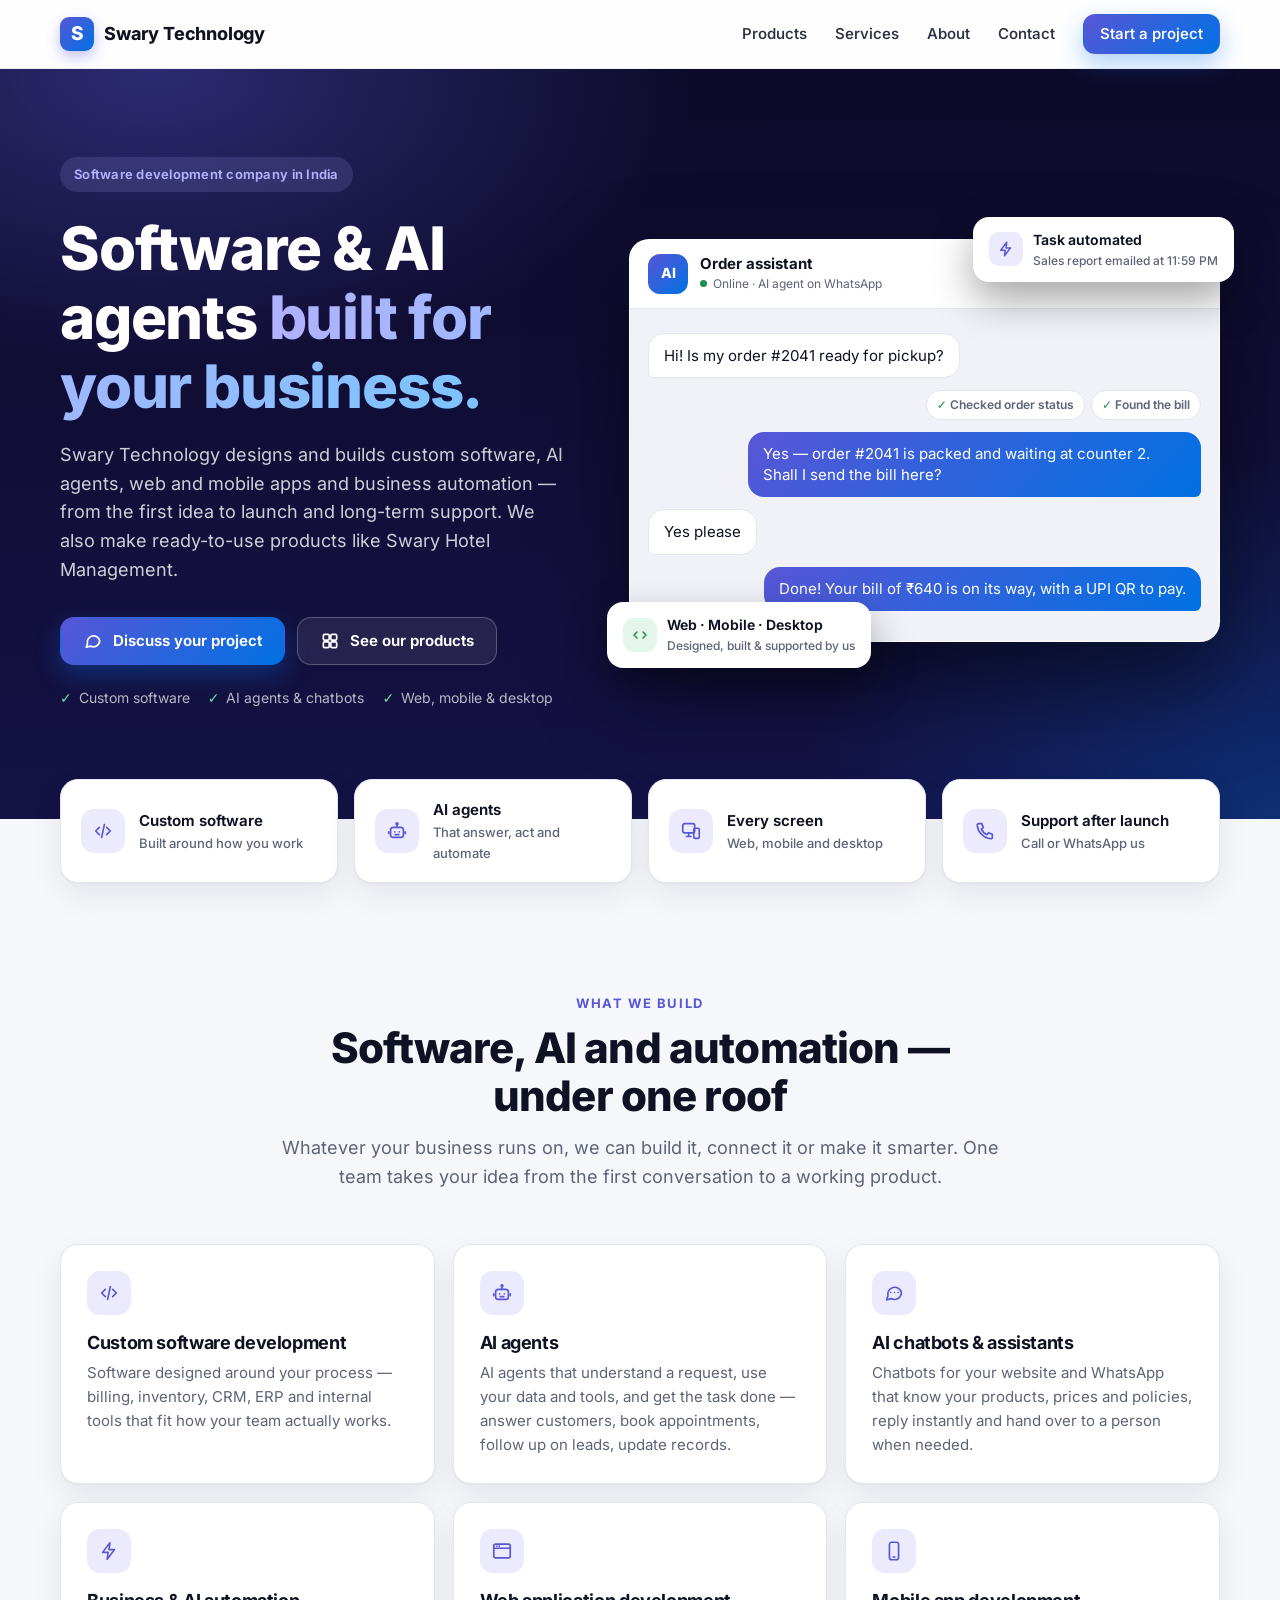
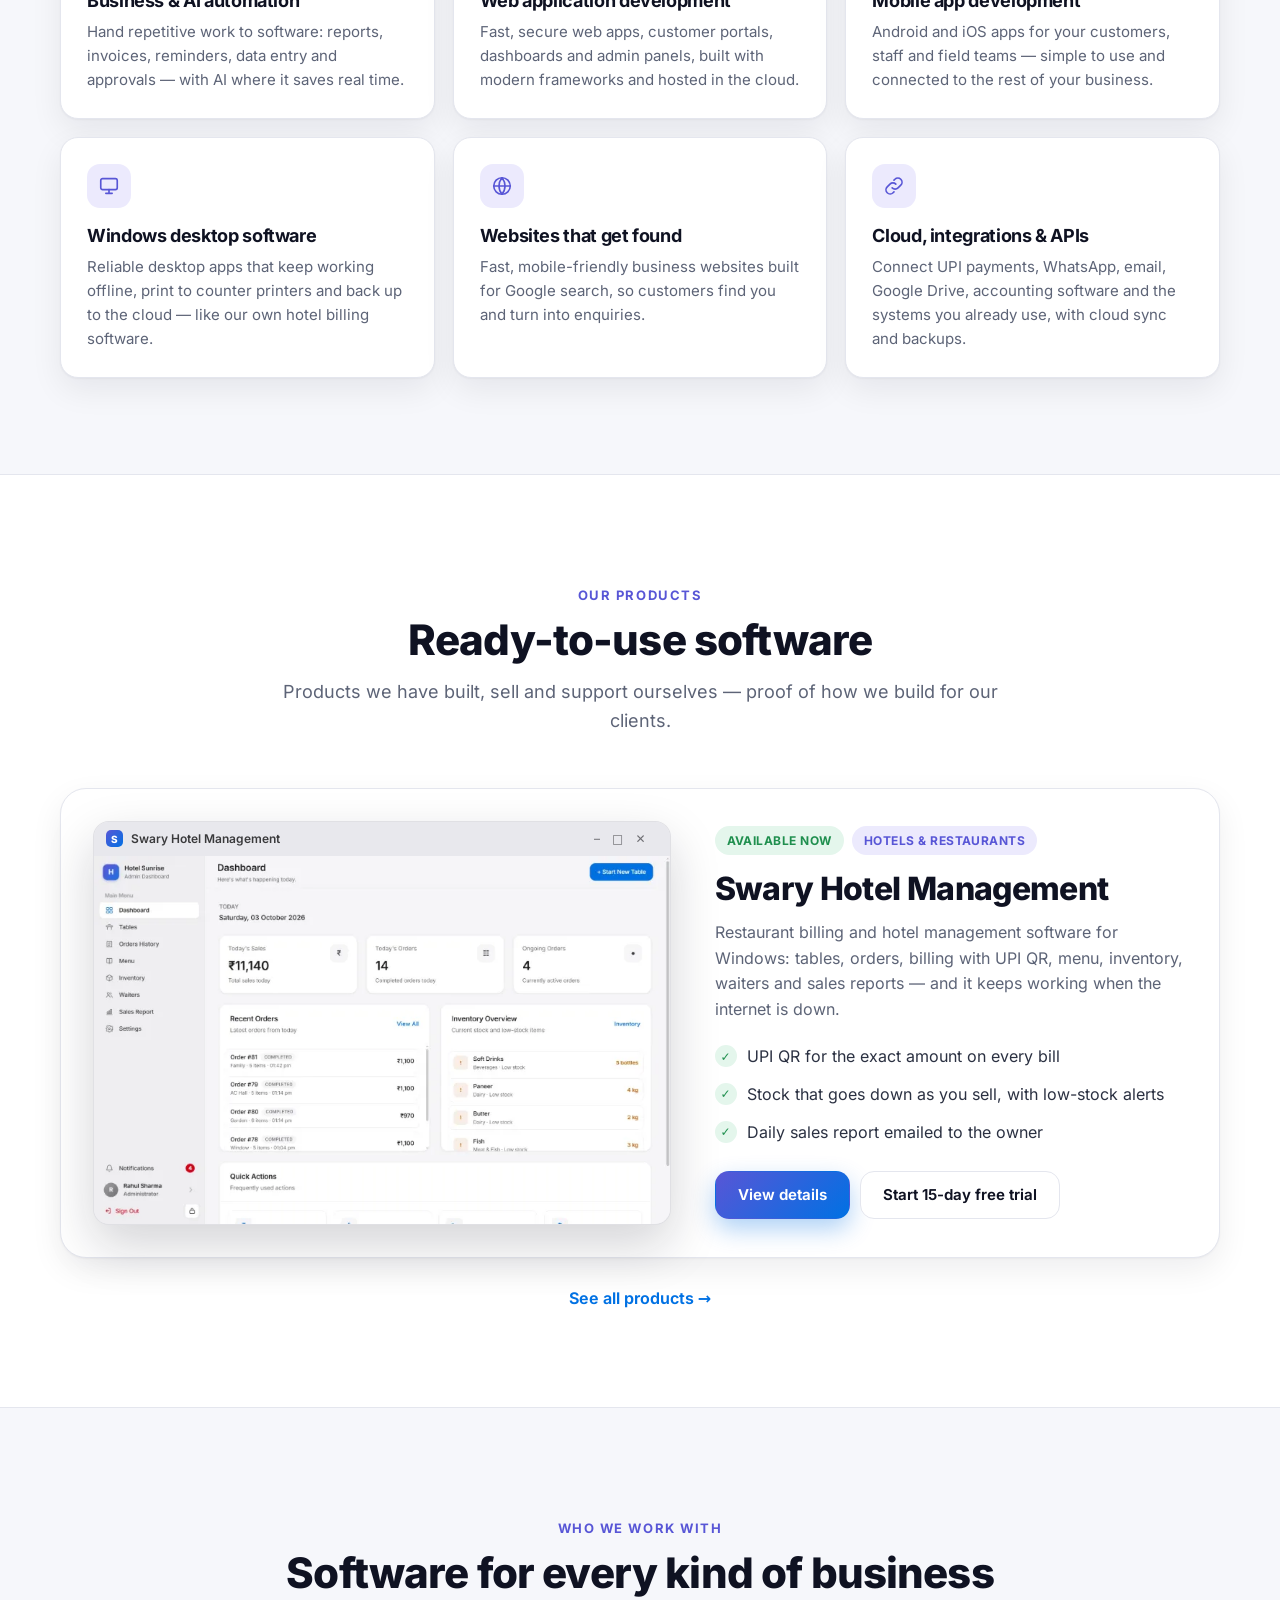
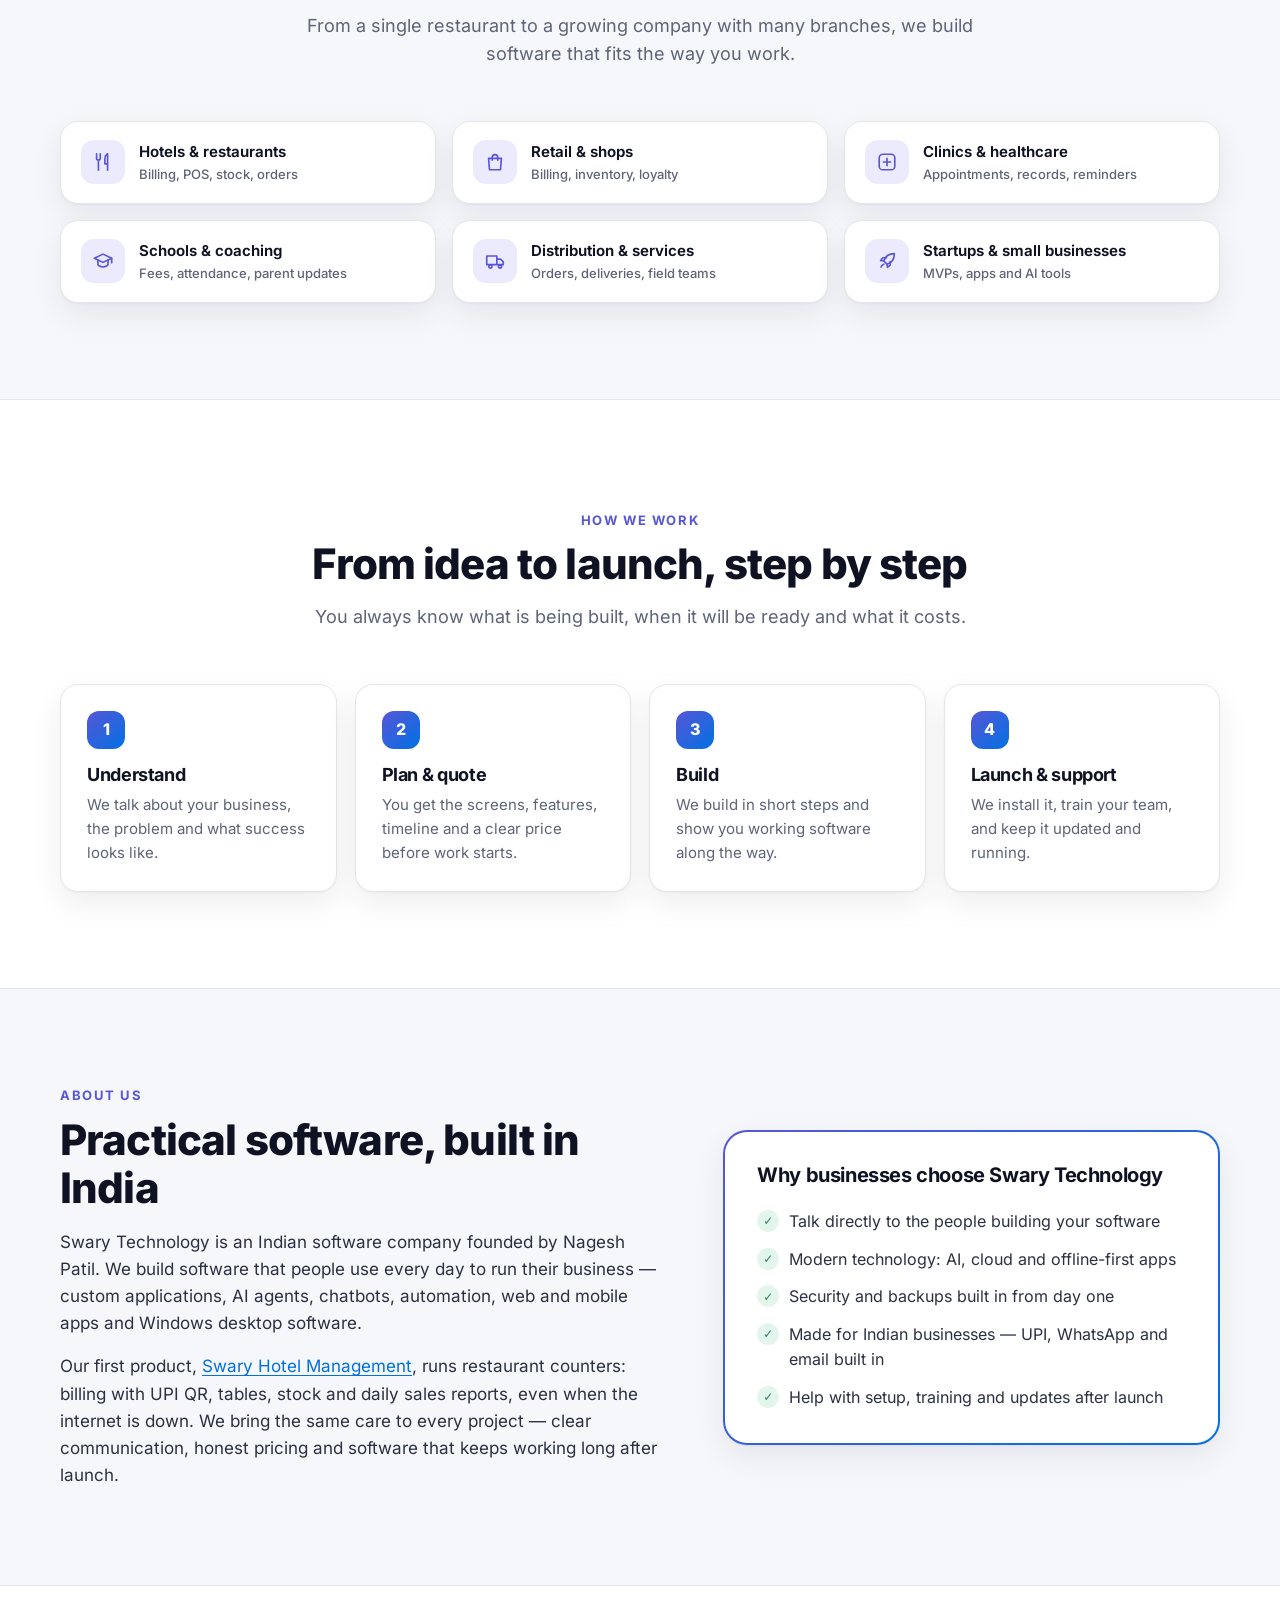
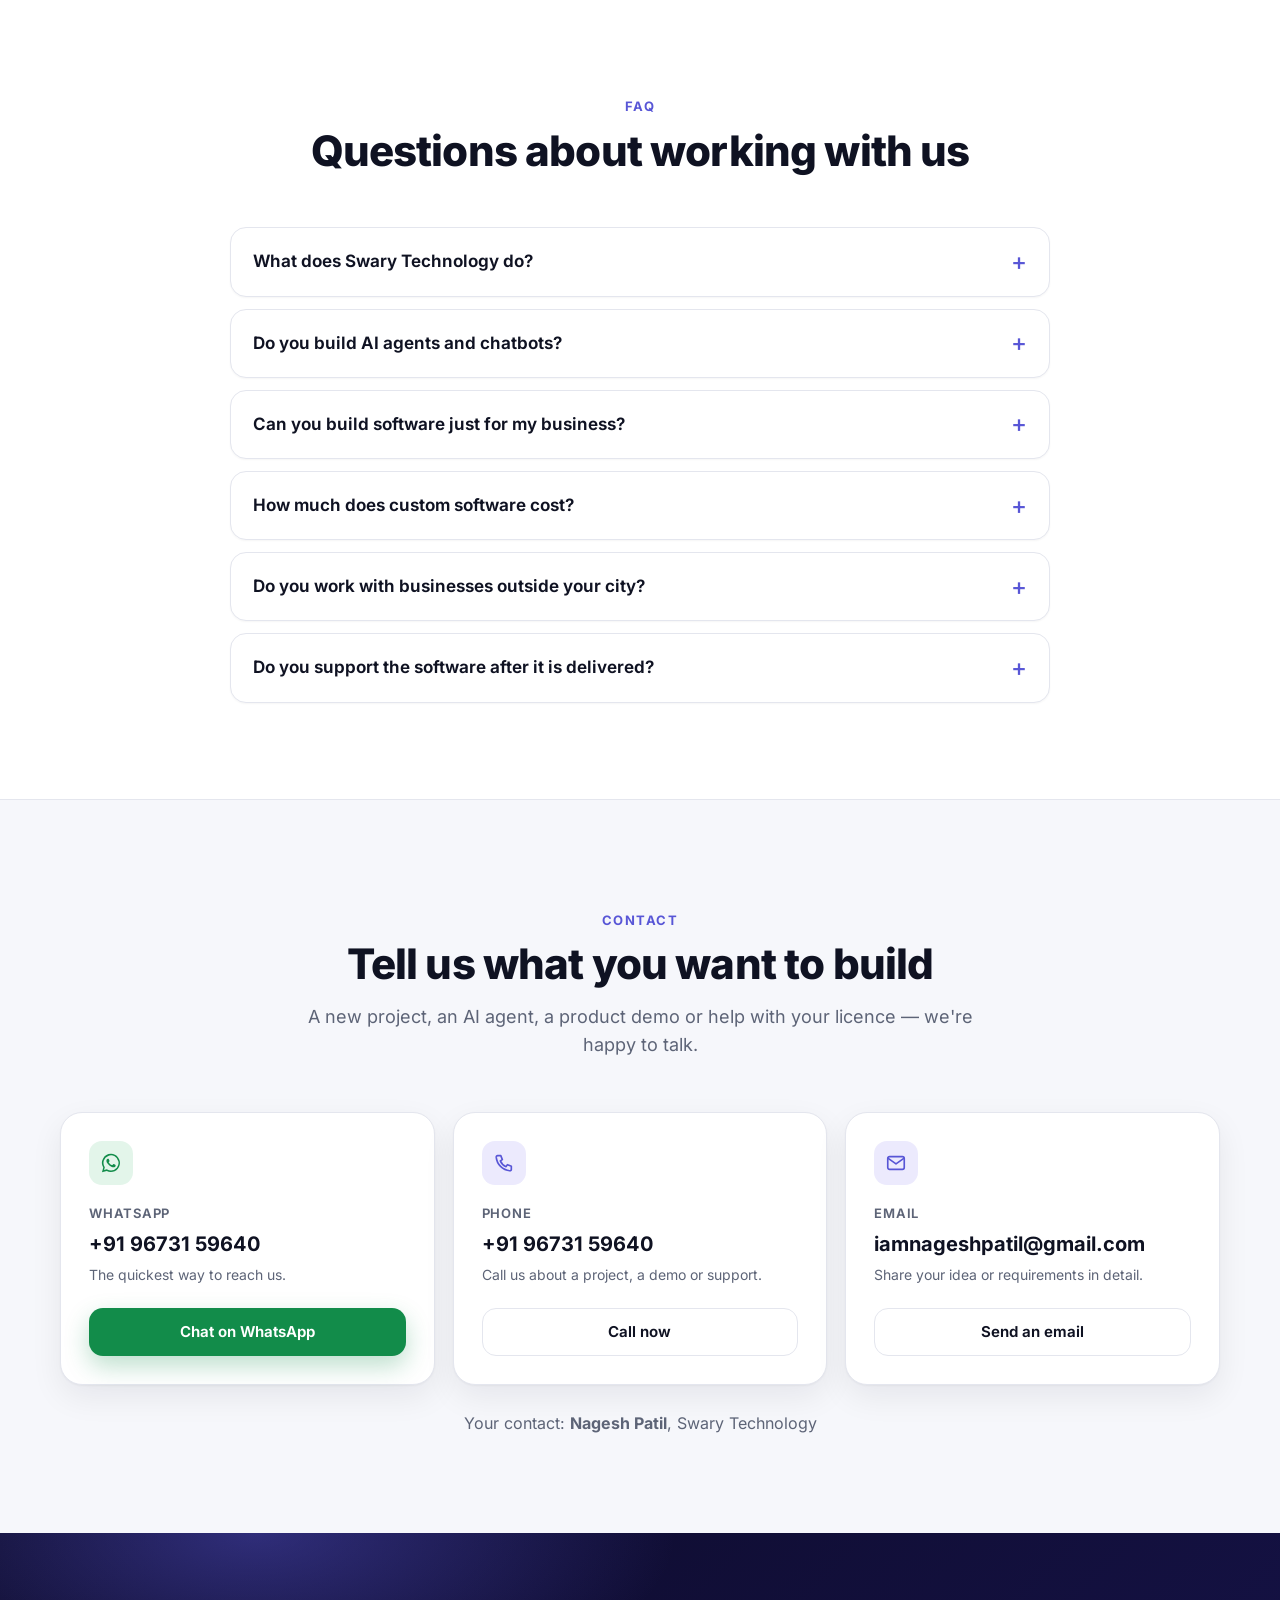
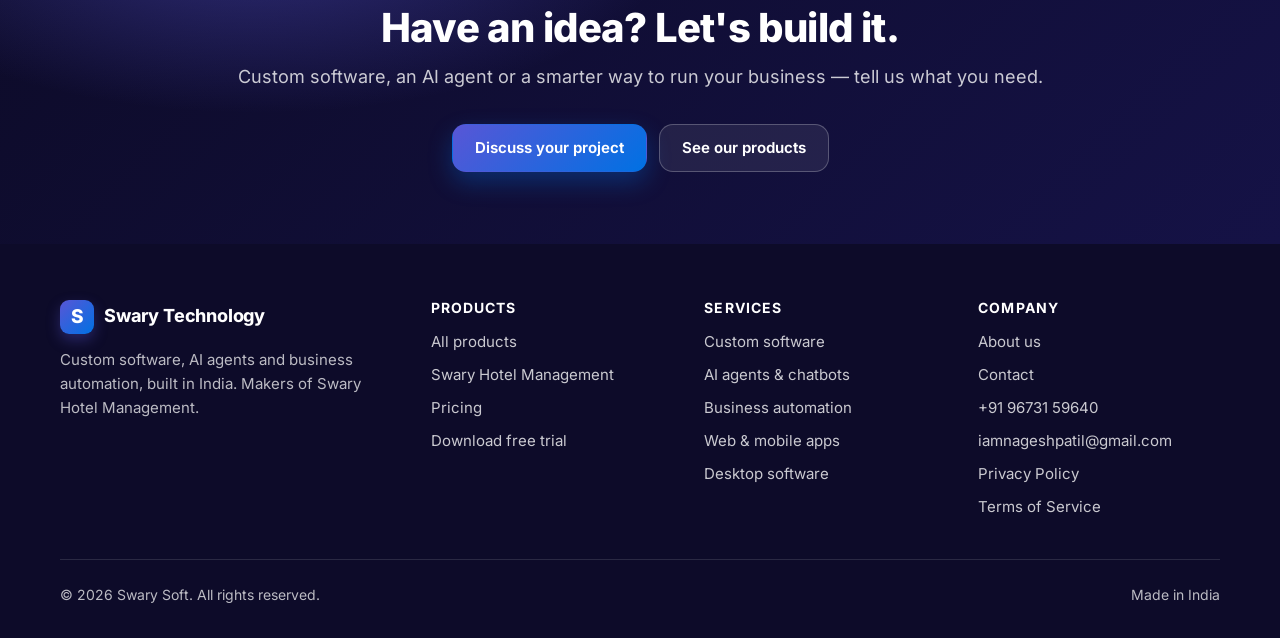
==== commit a6744342: "Update index.html" ====
--- a/index.html
+++ b/index.html
@@ -3,26 +3,26 @@
 <head>
   <meta charset="utf-8">
   <meta name="viewport" content="width=device-width, initial-scale=1">
-  <title>Swary Soft — Custom Software, AI Agents &amp; Automation Company in India</title>
-  <meta name="description" content="Swary Soft builds custom software, AI agents, chatbots, web and mobile apps, Windows desktop software and business automation for businesses in India. Makers of Swary Hotel Management.">
-  <meta name="keywords" content="software company in India, custom software development, AI agents, AI agent development, AI chatbot development, WhatsApp chatbot, business automation, AI automation, web application development, mobile app development, Windows desktop software, billing software, hotel management software, restaurant billing software, Swary Soft">
+  <title>Swary Technology</title>
+  <meta name="description" content="Swary Technology builds custom software, AI agents, chatbots, web and mobile apps, Windows desktop software and business automation for businesses in India. Makers of Swary Hotel Management.">
+  <meta name="keywords" content="software company in India, custom software development, AI agents, AI agent development, AI chatbot development, WhatsApp chatbot, business automation, AI automation, web application development, mobile app development, Windows desktop software, billing software, hotel management software, restaurant billing software, Swary Technology">
   <link rel="canonical" href="https://swary.in/">
   <meta name="theme-color" content="#0d0b29">
   <meta name="referrer" content="strict-origin-when-cross-origin">
   <meta http-equiv="Content-Security-Policy" content="default-src 'self'; script-src 'self'; style-src 'self'; img-src 'self' data:; font-src 'self'; connect-src https://api.github.com; base-uri 'self'; form-action 'none'; object-src 'none'">
 
   <meta property="og:type" content="website">
-  <meta property="og:site_name" content="Swary Soft">
+  <meta property="og:site_name" content="Swary Technology">
   <meta property="og:url" content="https://swary.in/">
-  <meta property="og:title" content="Swary Soft — Custom software, AI agents &amp; automation">
+  <meta property="og:title" content="Swary Technology — Custom software, AI agents &amp; automation">
   <meta property="og:description" content="We design and build custom software, AI agents, web and mobile apps and business automation. Makers of Swary Hotel Management.">
   <meta property="og:image" content="https://swary.in/assets/img/og-image.jpg">
   <meta property="og:image:width" content="1200">
   <meta property="og:image:height" content="630">
-  <meta property="og:image:alt" content="Swary Hotel Management, software built by Swary Soft">
+  <meta property="og:image:alt" content="Swary Hotel Management, software built by Swary Technology">
   <meta property="og:locale" content="en_IN">
   <meta name="twitter:card" content="summary_large_image">
-  <meta name="twitter:title" content="Swary Soft — Custom software, AI agents &amp; automation">
+  <meta name="twitter:title" content="Swary Technology — Custom software, AI agents &amp; automation">
   <meta name="twitter:description" content="Custom software, AI agents, web and mobile apps and business automation, built in India.">
   <meta name="twitter:image" content="https://swary.in/assets/img/og-image.jpg">
 
@@ -41,7 +41,7 @@
       {
         "@type": "Organization",
         "@id": "https://swary.in/#organization",
-        "name": "Swary Soft",
+        "name": "Swary Technology",
         "url": "https://swary.in/",
         "logo": "https://swary.in/assets/img/icon-512.png",
         "description": "Software company in India that builds custom software, AI agents, chatbots, web and mobile apps, Windows desktop software and business automation.",
@@ -87,7 +87,7 @@
         "@type": "WebSite",
         "@id": "https://swary.in/#website",
         "url": "https://swary.in/",
-        "name": "Swary Soft",
+        "name": "Swary Technology",
         "inLanguage": "en-IN",
         "publisher": { "@id": "https://swary.in/#organization" }
       }
@@ -100,9 +100,9 @@
 
   <header class="site-header">
     <div class="container header-row">
-      <a class="brand" href="/" aria-label="Swary Soft home">
+      <a class="brand" href="/" aria-label="Swary Technology home">
         <span class="brand-mark" aria-hidden="true">S</span>
-        Swary Soft
+        Swary Technology
       </a>
       <button class="nav-toggle" type="button" aria-expanded="false" aria-controls="site-nav" aria-label="Open menu">
         <svg viewBox="0 0 24 24" fill="none" stroke="currentColor" stroke-width="2" stroke-linecap="round" aria-hidden="true"><path d="M4 7h16M4 12h16M4 17h16"/></svg>
@@ -125,7 +125,7 @@
           <span class="eyebrow">Software development company in India</span>
           <h1 id="hero-title">Software &amp; AI agents <span class="gradient-text">built for your business.</span></h1>
           <p class="hero-lead">
-            Swary Soft designs and builds custom software, AI agents, web and mobile apps and business
+            Swary Technology designs and builds custom software, AI agents, web and mobile apps and business
             automation — from the first idea to launch and long-term support. We also make ready-to-use
             products like Swary Hotel Management.
           </p>
@@ -361,7 +361,7 @@
           <p class="kicker">About us</p>
           <h2 id="about-title">Practical software, built in India</h2>
           <p>
-            Swary Soft is an Indian software company founded by Nagesh Patil. We build software that people
+            Swary Technology is an Indian software company founded by Nagesh Patil. We build software that people
             use every day to run their business — custom applications, AI agents, chatbots, automation,
             web and mobile apps and Windows desktop software.
           </p>
@@ -373,7 +373,7 @@
           </p>
         </div>
         <aside class="about-card" aria-labelledby="why-title">
-          <h3 id="why-title">Why businesses choose Swary Soft</h3>
+          <h3 id="why-title">Why businesses choose Swary Technology</h3>
           <ul class="checks">
             <li>Talk directly to the people building your software</li>
             <li>Modern technology: AI, cloud and offline-first apps</li>
@@ -394,7 +394,7 @@
         </div>
         <div class="faq">
           <details>
-            <summary>What does Swary Soft do?</summary>
+            <summary>What does Swary Technology do?</summary>
             <p>We are a software development company. We build custom software, AI agents and chatbots, business automation, web applications, mobile apps and Windows desktop software, and we make our own products such as Swary Hotel Management.</p>
           </details>
           <details>
@@ -452,7 +452,7 @@
             <a class="btn btn-outline" href="mailto:iamnageshpatil@gmail.com?subject=Software%20project%20enquiry">Send an email</a>
           </div>
         </div>
-        <p class="contact-person">Your contact: <strong>Nagesh Patil</strong>, Swary Soft</p>
+        <p class="contact-person">Your contact: <strong>Nagesh Patil</strong>, Swary Technology</p>
       </div>
     </section>
 
@@ -473,7 +473,7 @@
     <div class="container">
       <div class="footer-grid">
         <div>
-          <a class="brand" href="/"><span class="brand-mark" aria-hidden="true">S</span>Swary Soft</a>
+          <a class="brand" href="/"><span class="brand-mark" aria-hidden="true">S</span>Swary Technology</a>
           <p class="footer-about">Custom software, AI agents and business automation, built in India. Makers of Swary Hotel Management.</p>
         </div>
         <div>
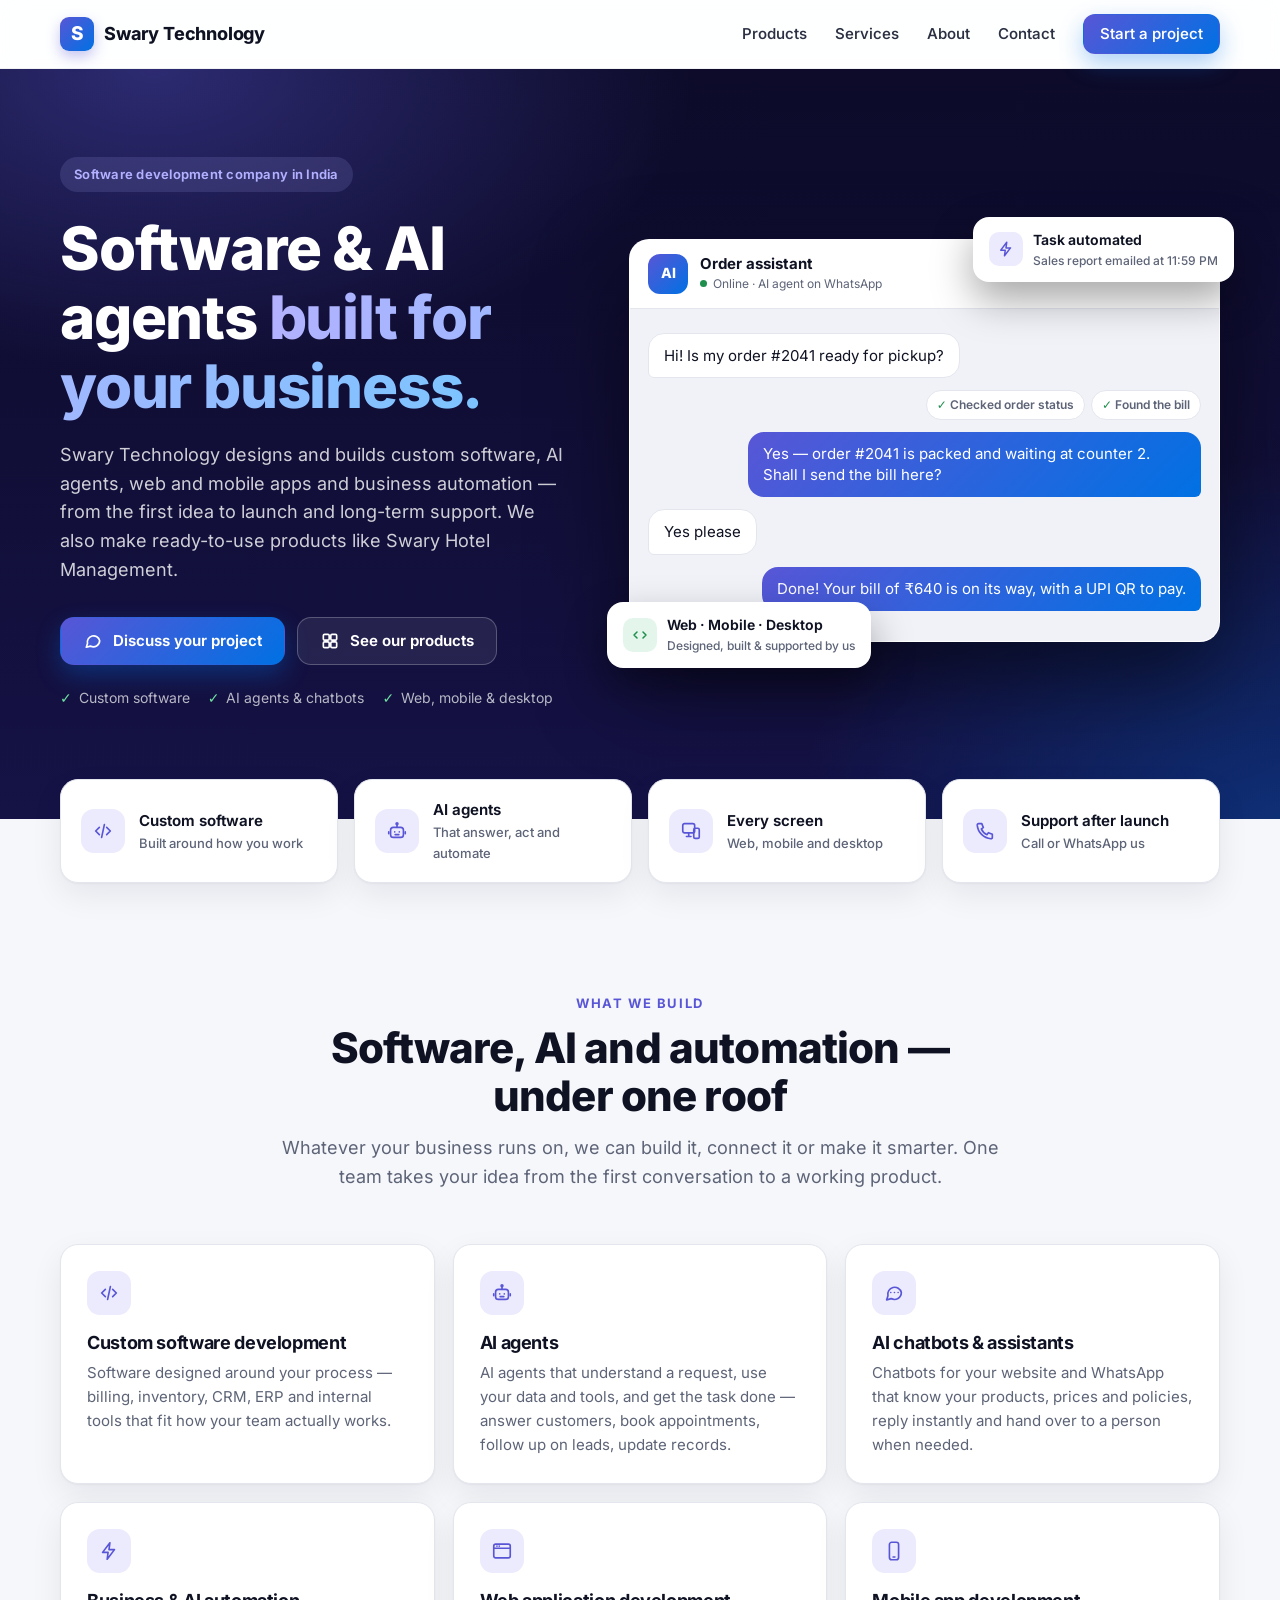
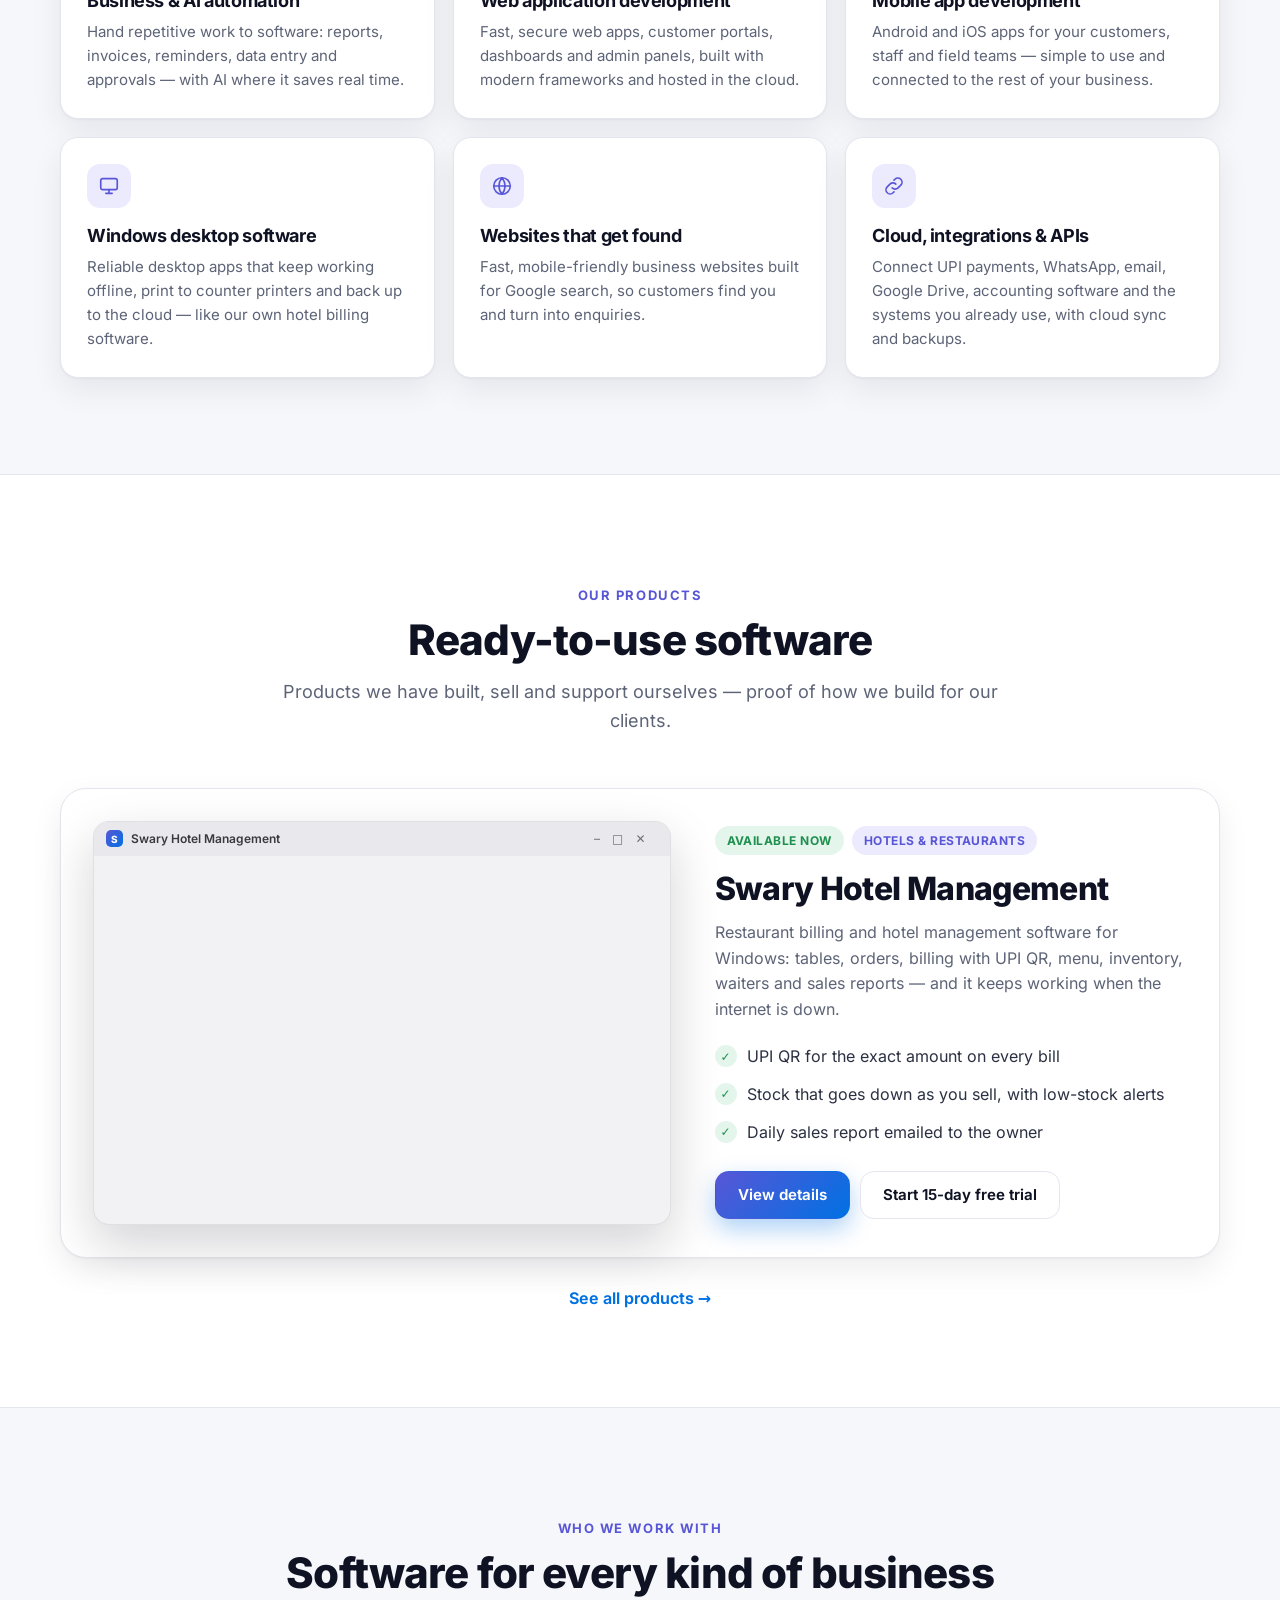
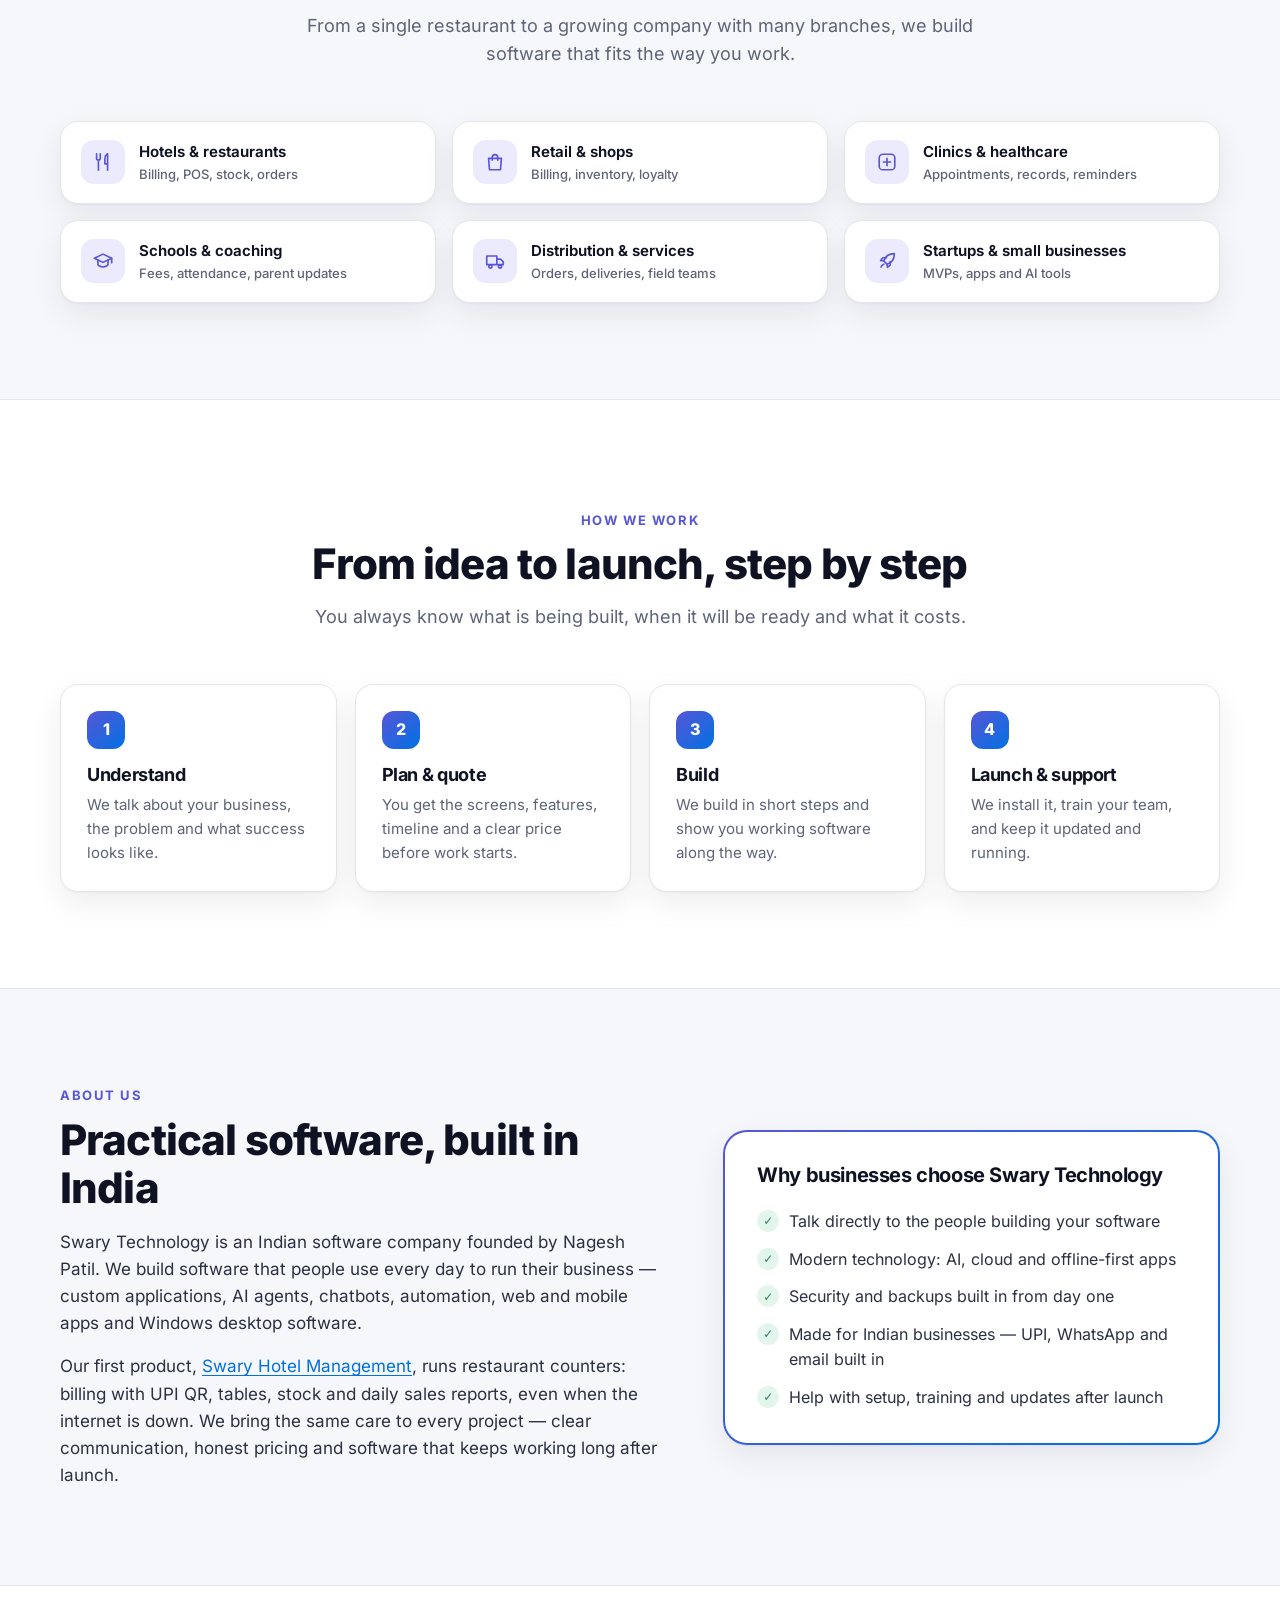
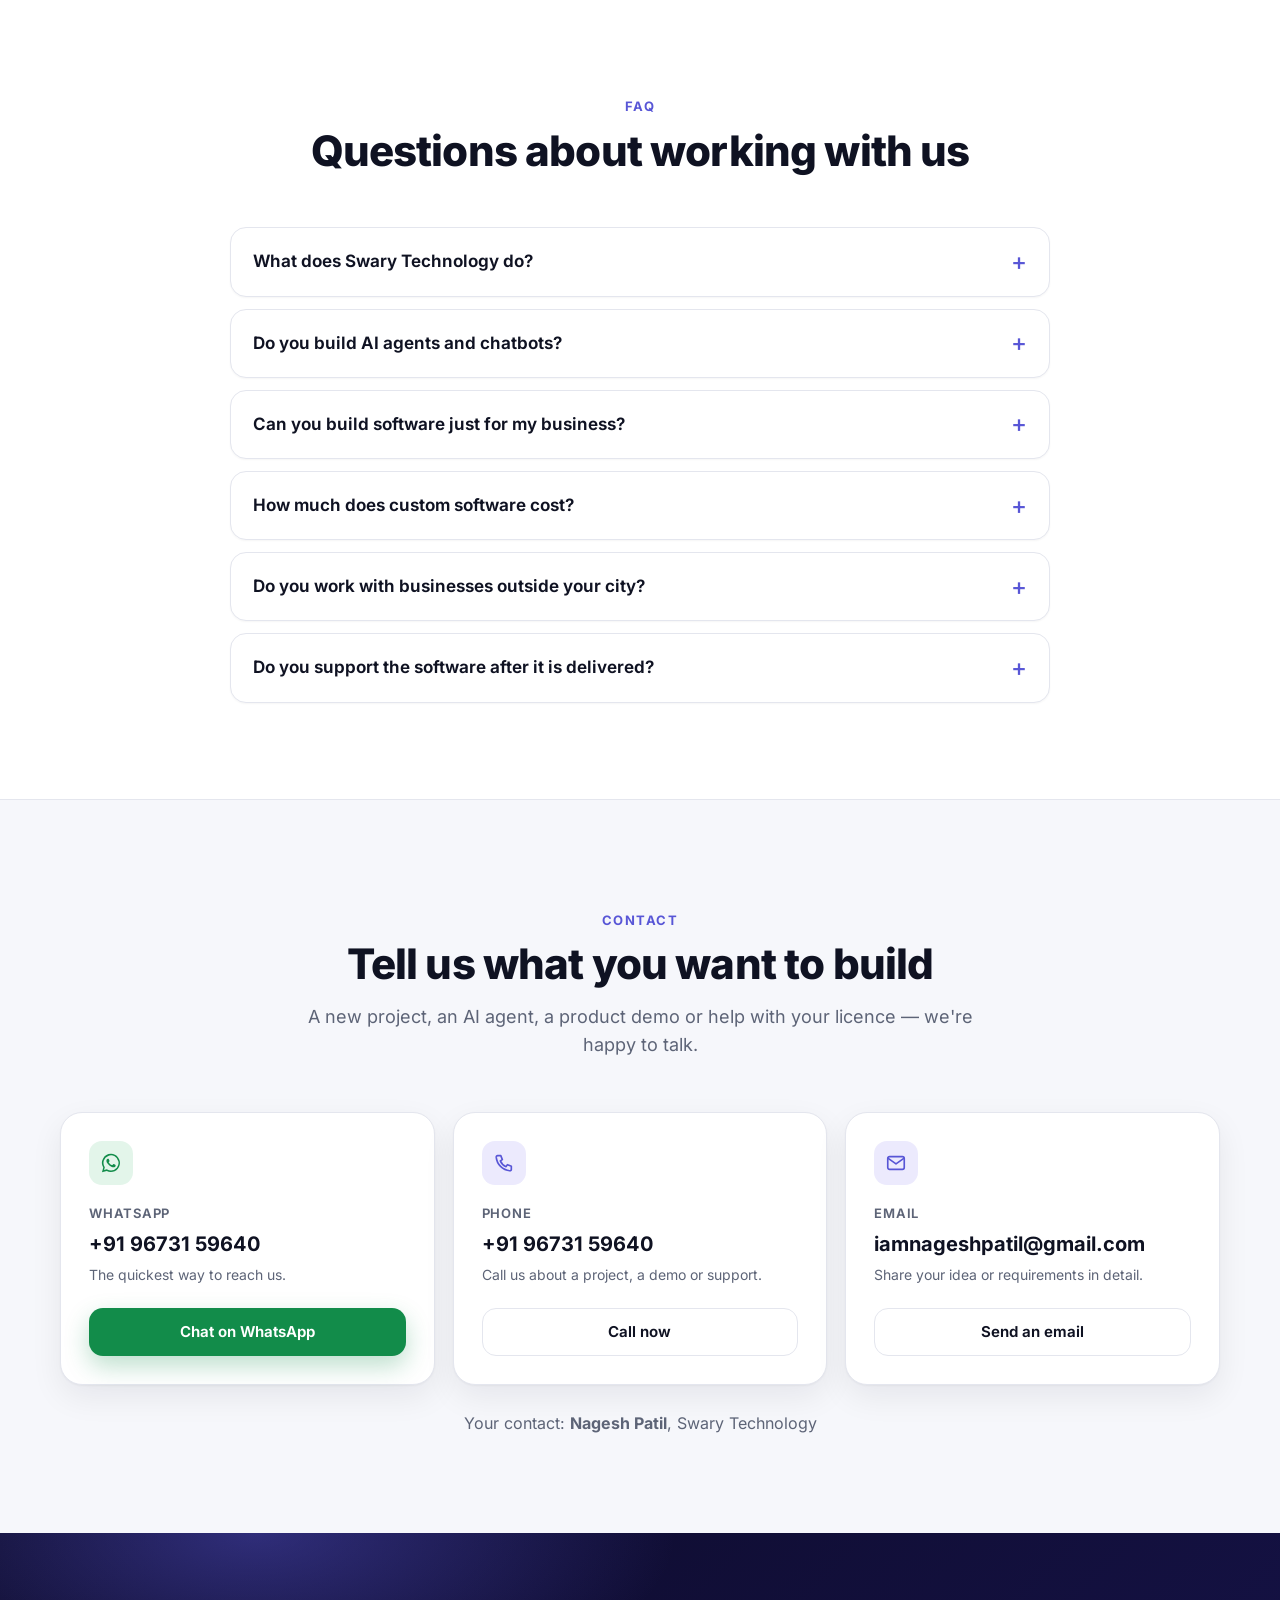
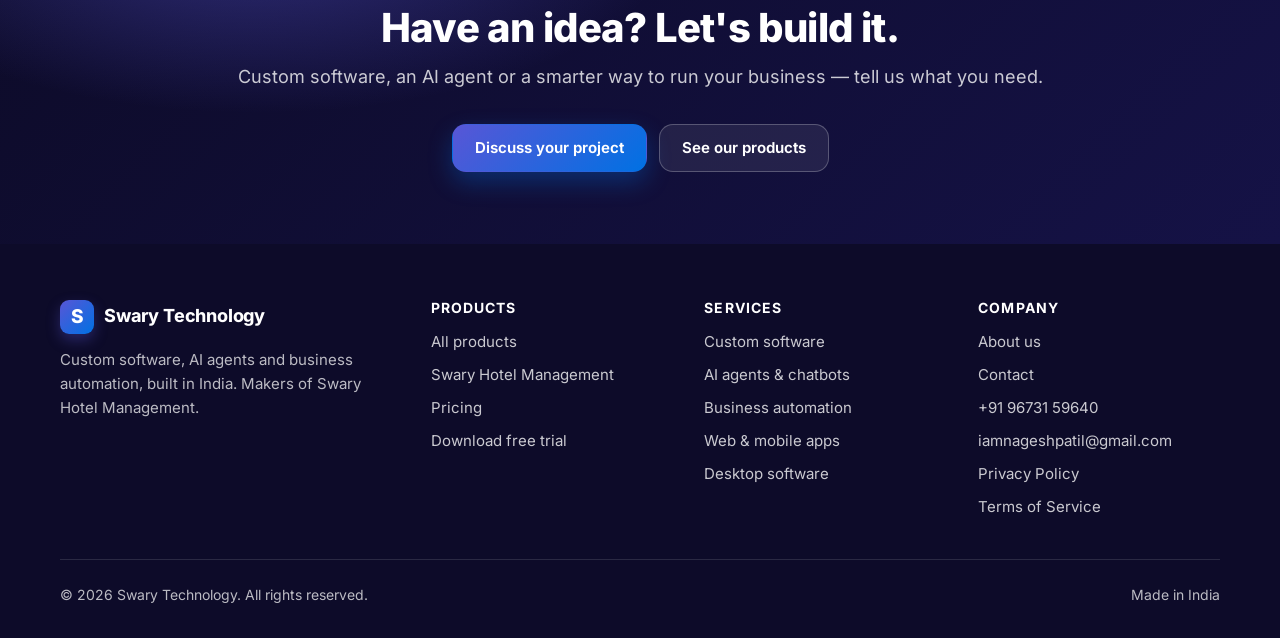
==== commit 064d8332: "Rename the company to Swary Technology, fix the favicon and lighten pages Every page, the share and " ====
--- a/index.html
+++ b/index.html
@@ -3,7 +3,7 @@
 <head>
   <meta charset="utf-8">
   <meta name="viewport" content="width=device-width, initial-scale=1">
-  <title>Swary Technology</title>
+  <title>Swary Technology — Custom Software, AI Agents &amp; Automation Company in India</title>
   <meta name="description" content="Swary Technology builds custom software, AI agents, chatbots, web and mobile apps, Windows desktop software and business automation for businesses in India. Makers of Swary Hotel Management.">
   <meta name="keywords" content="software company in India, custom software development, AI agents, AI agent development, AI chatbot development, WhatsApp chatbot, business automation, AI automation, web application development, mobile app development, Windows desktop software, billing software, hotel management software, restaurant billing software, Swary Technology">
   <link rel="canonical" href="https://swary.in/">
@@ -26,8 +26,8 @@
   <meta name="twitter:description" content="Custom software, AI agents, web and mobile apps and business automation, built in India.">
   <meta name="twitter:image" content="https://swary.in/assets/img/og-image.jpg">
 
-  <link rel="icon" href="/favicon.svg" type="image/svg+xml">
-  <link rel="icon" href="/assets/img/icon-32.png" sizes="32x32" type="image/png">
+  <link rel="icon" href="/favicon.ico" sizes="16x16 32x32 48x48">
+  <link rel="icon" href="/assets/img/icon-192.png" sizes="192x192" type="image/png">
   <link rel="apple-touch-icon" href="/assets/img/apple-touch-icon.png">
   <link rel="manifest" href="/site.webmanifest">
   <link rel="preload" href="/assets/fonts/inter-latin-wght-normal.woff2" as="font" type="font/woff2" crossorigin>
@@ -88,6 +88,7 @@
         "@id": "https://swary.in/#website",
         "url": "https://swary.in/",
         "name": "Swary Technology",
+        "alternateName": ["Swary", "swary.in"],
         "inLanguage": "en-IN",
         "publisher": { "@id": "https://swary.in/#organization" }
       }
@@ -130,7 +131,7 @@
             products like Swary Hotel Management.
           </p>
           <div class="hero-actions">
-            <a class="btn btn-primary" href="https://wa.me/919673159640?text=Hi%20Swary%20Soft%2C%20I%27d%20like%20to%20discuss%20a%20software%20project." target="_blank" rel="noopener">
+            <a class="btn btn-primary" href="https://wa.me/919673159640?text=Hi%20Swary%20Technology%2C%20I%27d%20like%20to%20discuss%20a%20software%20project." target="_blank" rel="noopener">
               <svg viewBox="0 0 24 24" fill="none" stroke="currentColor" stroke-width="2" stroke-linecap="round" stroke-linejoin="round" aria-hidden="true"><path d="M20 11.5a7.5 7.5 0 0 1-11.1 6.6L4 19.5l1.4-4.4A7.5 7.5 0 1 1 20 11.5Z"/></svg>
               Discuss your project
             </a>
@@ -263,7 +264,7 @@
           <a class="product-media" href="/products/hotel-management/" tabindex="-1" aria-hidden="true">
             <figure class="shot">
               <div class="shot-bar">Swary Hotel Management<span class="controls">–□✕</span></div>
-              <img src="/assets/img/dashboard-1600.webp" srcset="/assets/img/dashboard-800.webp 800w, /assets/img/dashboard-1600.webp 1600w" sizes="(max-width: 900px) 90vw, 600px" width="1600" height="1024" loading="lazy" alt="">
+              <img src="/assets/img/dashboard-1600.webp" srcset="/assets/img/dashboard-800.webp 800w, /assets/img/dashboard-1600.webp 1600w" sizes="(max-width: 900px) 90vw, 600px" width="1600" height="1024" loading="lazy" decoding="async" alt="">
             </figure>
           </a>
           <div class="product-body">
@@ -435,7 +436,7 @@
             <p class="label">WhatsApp</p>
             <p class="value">+91 96731 59640</p>
             <p class="note">The quickest way to reach us.</p>
-            <a class="btn btn-whatsapp" href="https://wa.me/919673159640?text=Hi%20Swary%20Soft%2C%20I%27d%20like%20to%20discuss%20a%20software%20project." target="_blank" rel="noopener">Chat on WhatsApp</a>
+            <a class="btn btn-whatsapp" href="https://wa.me/919673159640?text=Hi%20Swary%20Technology%2C%20I%27d%20like%20to%20discuss%20a%20software%20project." target="_blank" rel="noopener">Chat on WhatsApp</a>
           </div>
           <div class="contact-card">
             <span class="icon"><svg viewBox="0 0 24 24" fill="none" stroke="currentColor" stroke-width="1.8" stroke-linecap="round" stroke-linejoin="round" aria-hidden="true"><path d="M5 4h3.5l1.7 4.3-2.2 1.4a11 11 0 0 0 6.3 6.3l1.4-2.2L20 15.5V19a1.5 1.5 0 0 1-1.6 1.5A16.5 16.5 0 0 1 3.5 5.6 1.5 1.5 0 0 1 5 4Z"/></svg></span>
@@ -462,7 +463,7 @@
         <h2 id="cta-title">Have an idea? Let's build it.</h2>
         <p>Custom software, an AI agent or a smarter way to run your business — tell us what you need.</p>
         <div class="hero-actions">
-          <a class="btn btn-primary" href="https://wa.me/919673159640?text=Hi%20Swary%20Soft%2C%20I%27d%20like%20to%20discuss%20a%20software%20project." target="_blank" rel="noopener">Discuss your project</a>
+          <a class="btn btn-primary" href="https://wa.me/919673159640?text=Hi%20Swary%20Technology%2C%20I%27d%20like%20to%20discuss%20a%20software%20project." target="_blank" rel="noopener">Discuss your project</a>
           <a class="btn btn-ghost" href="/products/">See our products</a>
         </div>
       </div>
@@ -508,7 +509,7 @@
         </div>
       </div>
       <div class="footer-bottom">
-        <span>© <span data-year>2026</span> Swary Soft. All rights reserved.</span>
+        <span>© <span data-year>2026</span> Swary Technology. All rights reserved.</span>
         <span>Made in India</span>
       </div>
     </div>
--- a/assets/css/site.css
+++ b/assets/css/site.css
@@ -1,4 +1,4 @@
-/* Swary Soft — swary.in */
+/* Swary Technology — swary.in */
 
 @font-face {
   font-family: "Inter";
@@ -8,13 +8,15 @@
   font-display: swap;
   unicode-range: U+0000-00FF, U+0131, U+0152-0153, U+02BB-02BC, U+02C6, U+02DA, U+02DC, U+0304, U+0308, U+0329, U+2000-206F, U+20AC, U+2122, U+2191, U+2193, U+2212, U+2215, U+FEFF, U+FFFD;
 }
+/* Accented letters only. Currency symbols such as ₹ come from the system font,
+   so ordinary pages never download this 83 KB file. */
 @font-face {
   font-family: "Inter";
   src: url("../fonts/inter-latin-ext-wght-normal.woff2") format("woff2");
   font-weight: 100 900;
   font-style: normal;
   font-display: swap;
-  unicode-range: U+0100-02BA, U+02BD-02C5, U+02C7-02CC, U+02CE-02D7, U+02DD-02FF, U+0304, U+0308, U+0329, U+1D00-1DBF, U+1E00-1E9F, U+1EF2-1EFF, U+2020, U+20A0-20AB, U+20AD-20C0, U+2113, U+2C60-2C7F, U+A720-A7FF;
+  unicode-range: U+0100-02BA, U+02BD-02C5, U+02C7-02CC, U+02CE-02D7, U+02DD-02FF, U+0304, U+0308, U+0329, U+1D00-1DBF, U+1E00-1E9F, U+1EF2-1EFF, U+2020, U+2113, U+2C60-2C7F, U+A720-A7FF;
 }
 
 :root {
@@ -184,9 +186,7 @@
   position: sticky;
   top: 0;
   z-index: 50;
-  background: rgba(255, 255, 255, 0.86);
-  backdrop-filter: saturate(160%) blur(14px);
-  -webkit-backdrop-filter: saturate(160%) blur(14px);
+  background: #fff;
   border-bottom: 1px solid rgba(15, 18, 34, 0.06);
 }
 .header-row {
@@ -1222,10 +1222,16 @@
   position: sticky;
   top: 68px;
   z-index: 40;
-  background: rgba(255, 255, 255, 0.92);
-  backdrop-filter: saturate(160%) blur(14px);
-  -webkit-backdrop-filter: saturate(160%) blur(14px);
+  background: #fff;
   border-bottom: 1px solid var(--line);
+}
+@media (hover: hover) and (pointer: fine) {
+  .site-header,
+  .product-nav {
+    background: rgba(255, 255, 255, 0.9);
+    backdrop-filter: saturate(160%) blur(14px);
+    -webkit-backdrop-filter: saturate(160%) blur(14px);
+  }
 }
 .product-nav-row {
   display: flex;
